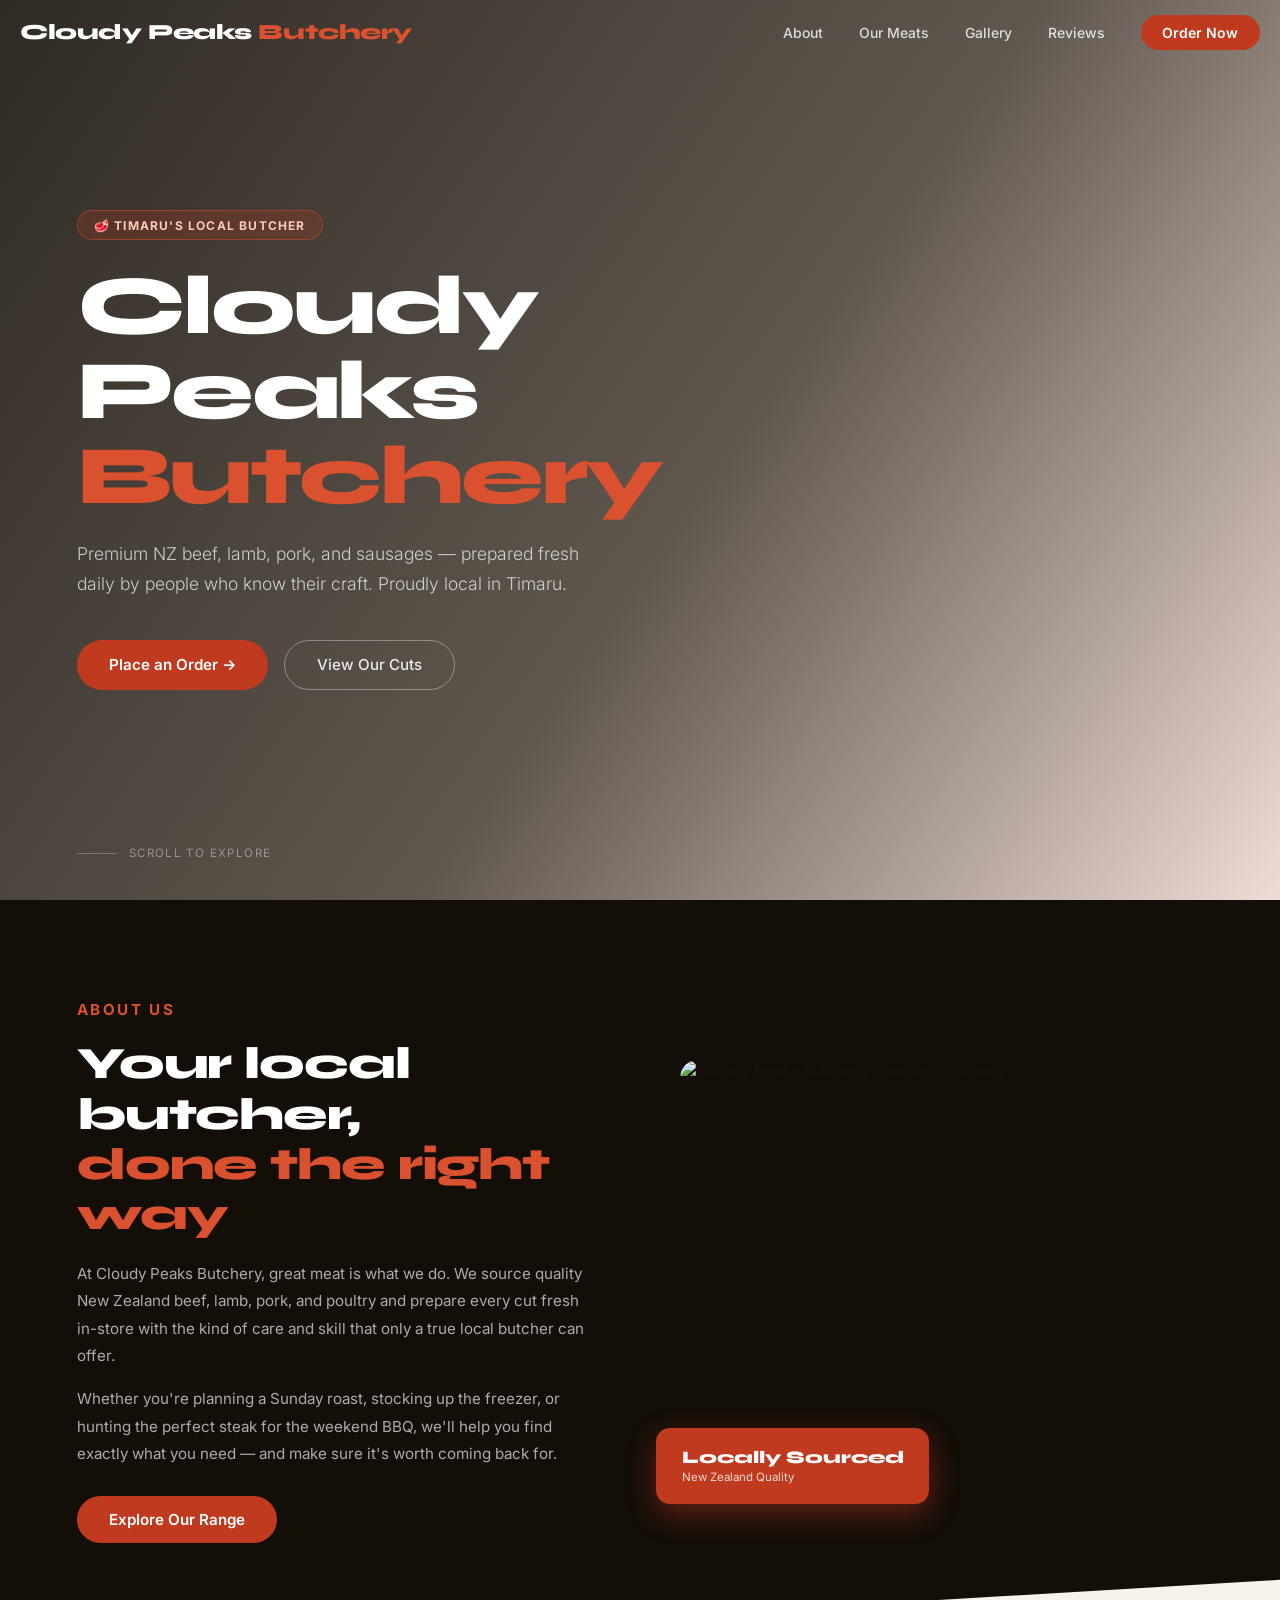
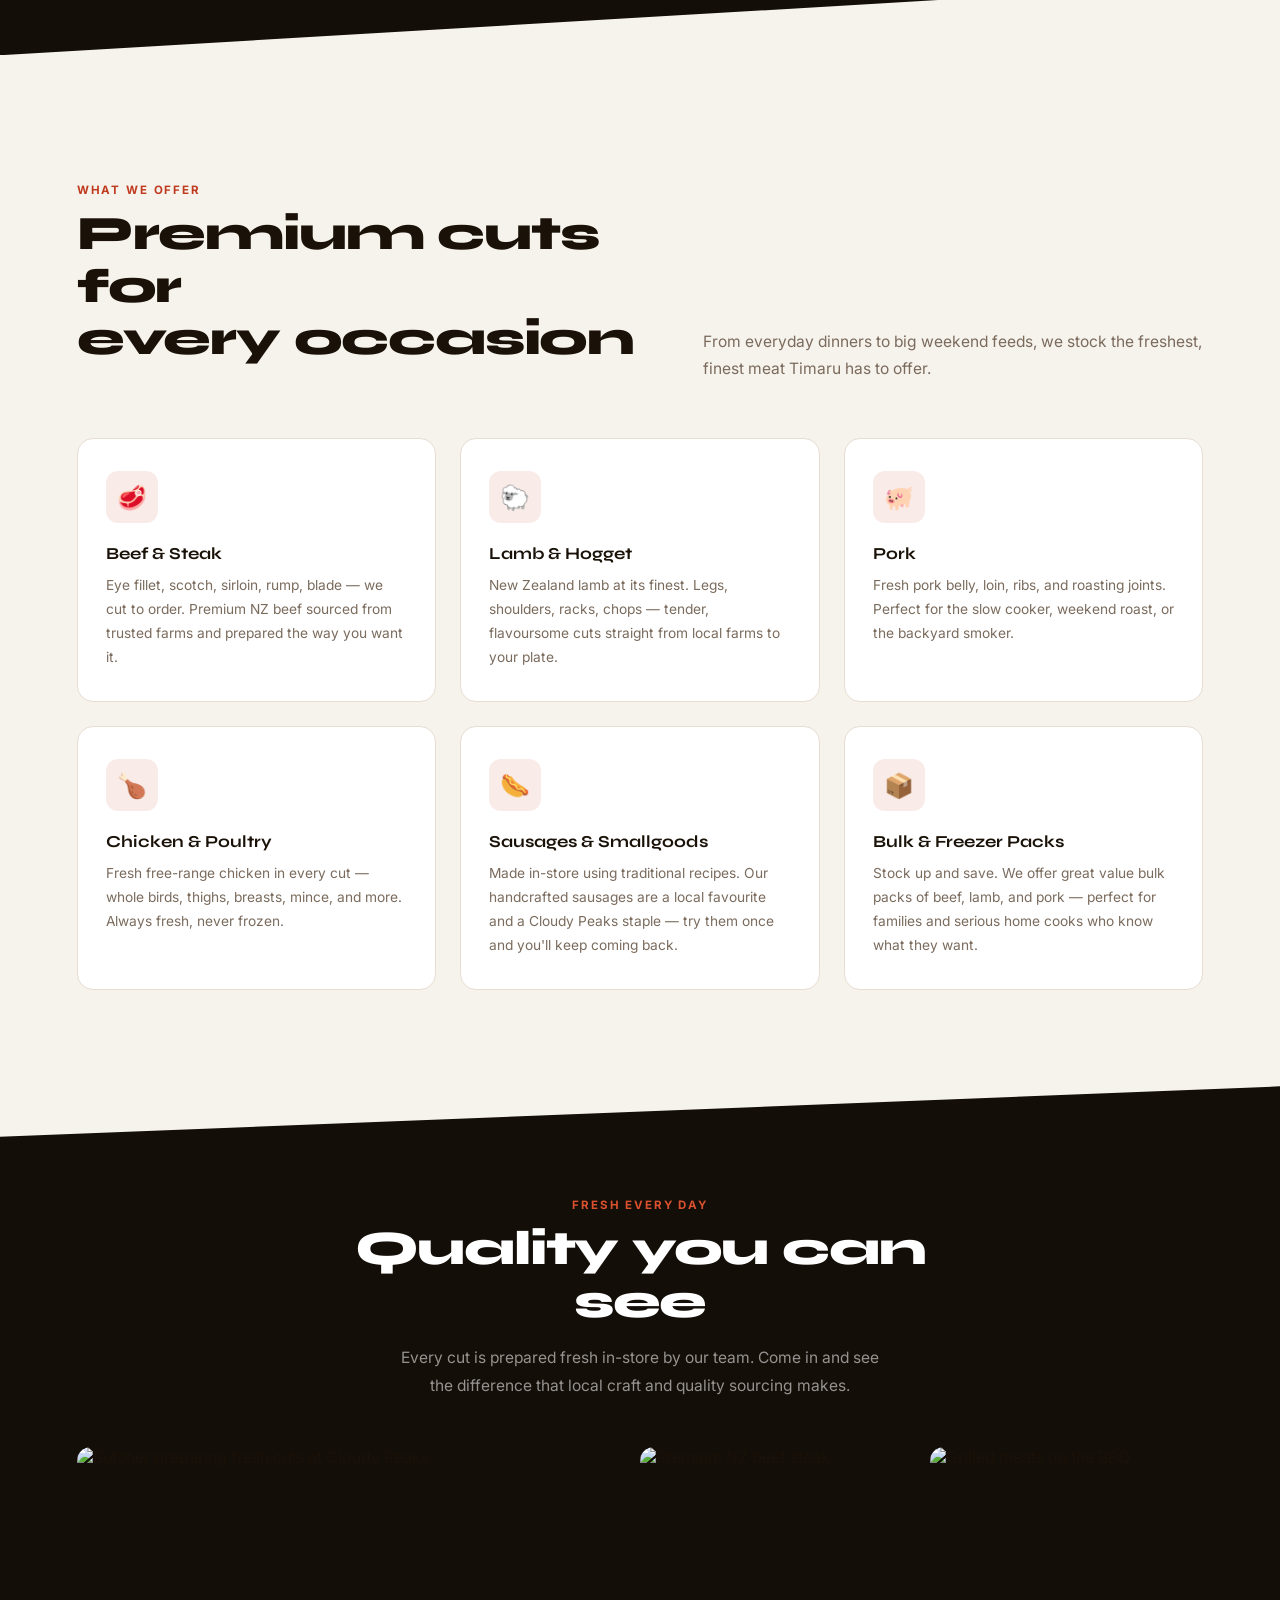
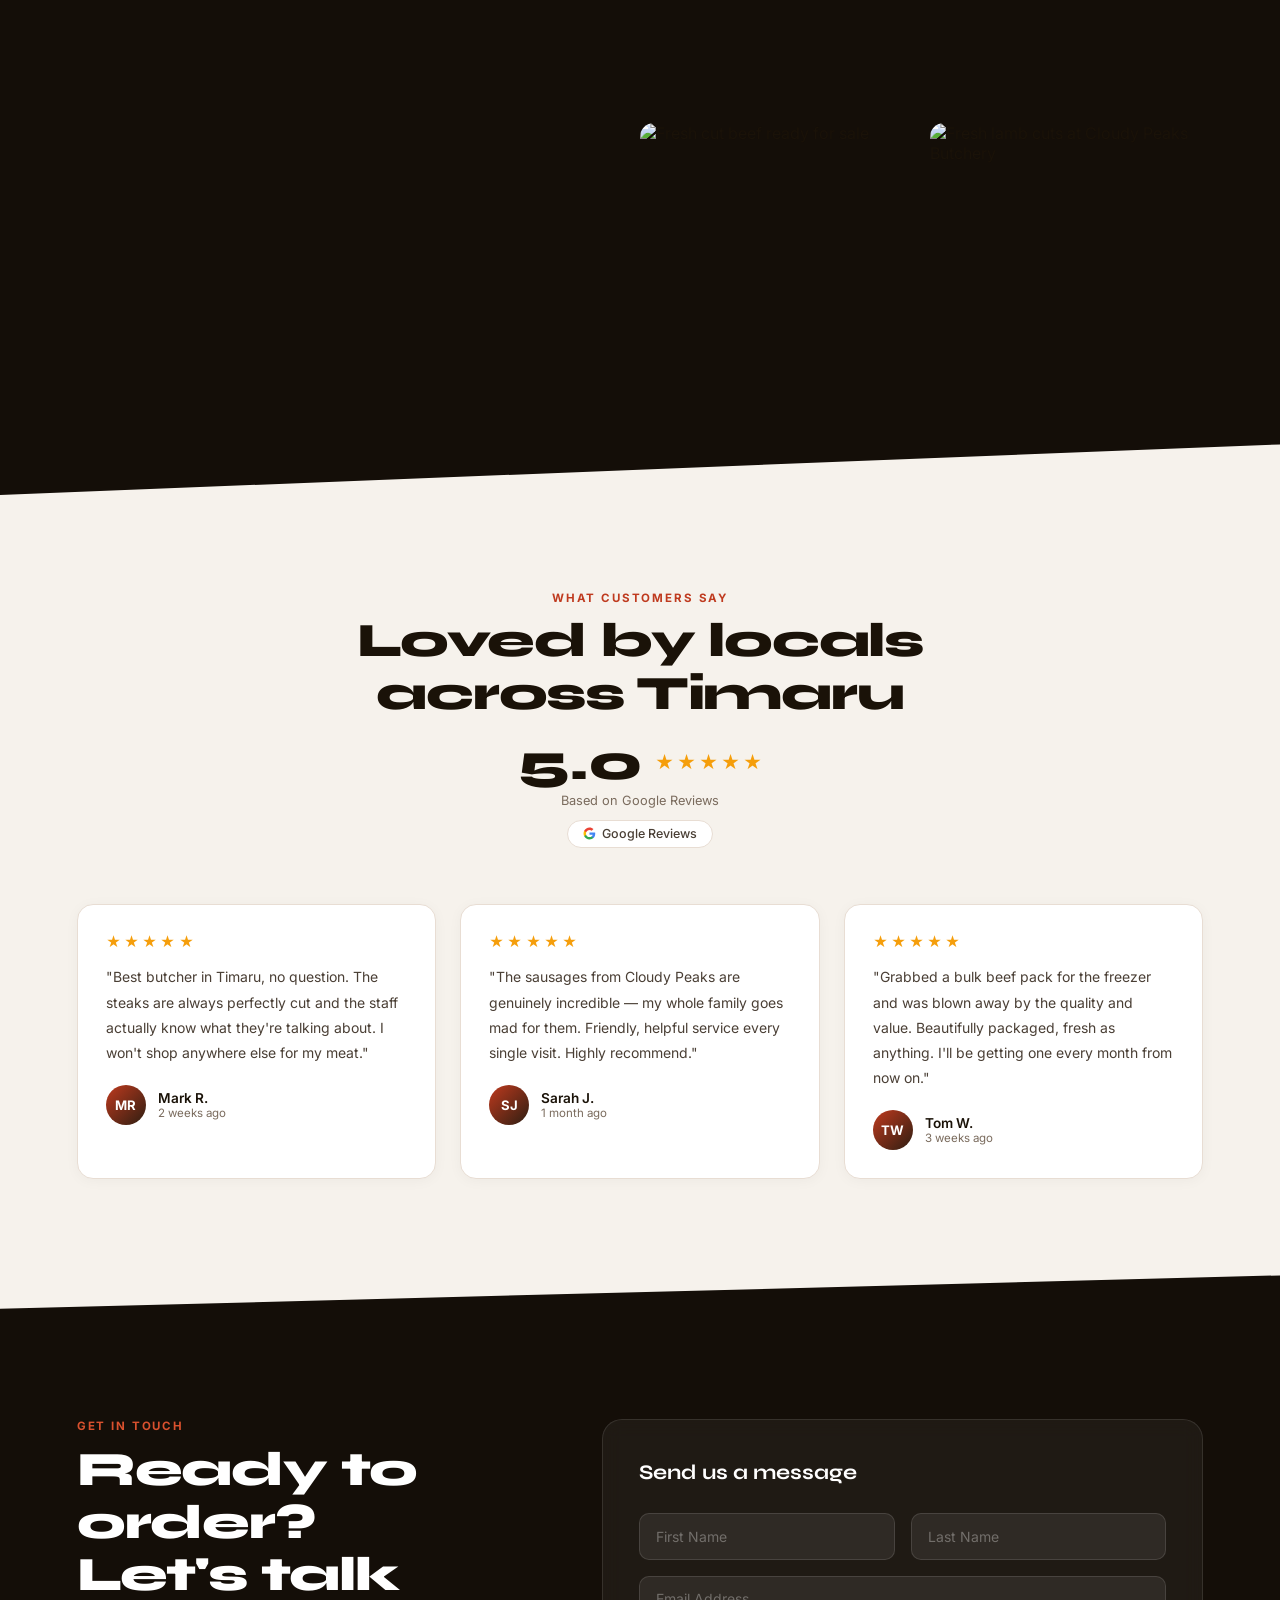
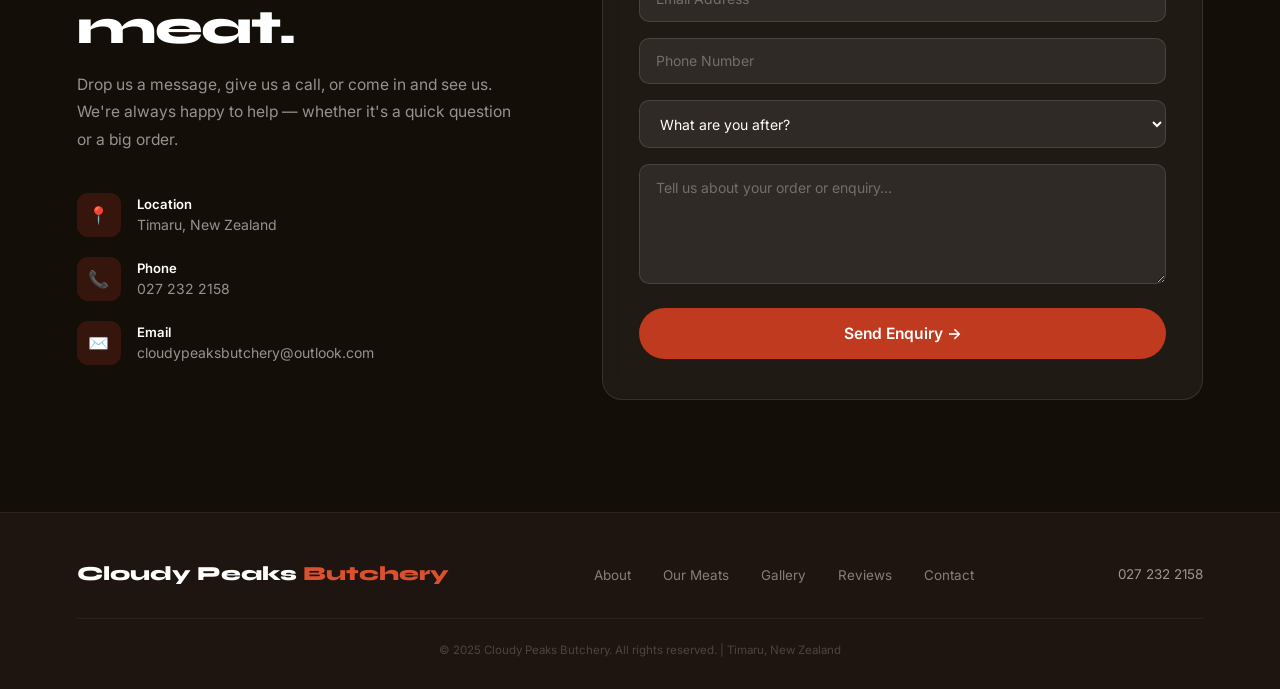
==== index.html @ e4165399 "Initial build" ====
<!DOCTYPE html>
<html lang="en">
<head>
  <meta charset="UTF-8">
  <meta name="viewport" content="width=device-width, initial-scale=1.0">
  <title>Cloudy Peaks Butchery | Premium Local Meats — Timaru</title>
  <link rel="preconnect" href="https://fonts.googleapis.com">
  <link rel="preconnect" href="https://fonts.gstatic.com" crossorigin>
  <link href="https://fonts.googleapis.com/css2?family=Syne:wght@400;600;700;800&family=Inter:wght@300;400;500;600&display=swap" rel="stylesheet">
  <style>
    :root {
      --primary:      #140e08;
      --primary-mid:  #1f1510;
      --primary-light:#2e1e12;
      --accent:       #bf3a1e;
      --accent-dark:  #962d16;
      --accent-light: #d9512e;
      --off-white:    #f6f2ec;
      --card-bg:      #ffffff;
      --text-dark:    #1a1208;
      --text-mid:     #4a3f35;
      --text-light:   #7a6b5d;
      --border:       #e8ddd3;
    }

    *, *::before, *::after { margin: 0; padding: 0; box-sizing: border-box; }
    html { scroll-behavior: smooth; }

    body {
      font-family: 'Inter', sans-serif;
      background: var(--off-white);
      color: var(--text-dark);
      overflow-x: hidden;
    }

    /* ── NAV ── */
    nav {
      position: fixed;
      top: 0; left: 0;
      width: 100%;
      z-index: 1000;
      padding: 0;
      transition: background 0.35s ease, box-shadow 0.35s ease;
    }
    nav.scrolled {
      background: rgba(20,14,8,0.96);
      backdrop-filter: blur(14px);
      box-shadow: 0 2px 24px rgba(0,0,0,0.35);
    }
    .nav-inner {
      display: flex;
      align-items: center;
      justify-content: space-between;
      padding: 1.2rem 1rem;
    }
    .nav-logo {
      font-family: 'Syne', sans-serif;
      font-weight: 800;
      font-size: 1.35rem;
      color: #fff;
      text-decoration: none;
      letter-spacing: -0.02em;
      padding-left: 0.25rem;
    }
    .nav-logo span { color: var(--accent-light); }

    .nav-links {
      display: flex;
      align-items: center;
      gap: 2.25rem;
      list-style: none;
    }
    .nav-links a {
      color: rgba(255,255,255,0.8);
      text-decoration: none;
      font-size: 0.875rem;
      font-weight: 500;
      transition: color 0.2s;
    }
    .nav-links a:hover { color: #fff; }
    .nav-cta {
      background: var(--accent) !important;
      color: #fff !important;
      padding: 0.55rem 1.35rem !important;
      border-radius: 50px;
      font-weight: 600 !important;
      transition: background 0.25s, transform 0.2s !important;
      margin-right: 0.25rem;
    }
    .nav-cta:hover {
      background: var(--accent-light) !important;
      transform: translateY(-1px);
    }

    .hamburger {
      display: none;
      flex-direction: column;
      gap: 5px;
      cursor: pointer;
      padding-right: 0.25rem;
    }
    .hamburger span {
      width: 24px; height: 2px;
      background: #fff;
      border-radius: 2px;
      transition: all 0.3s;
    }

    /* ── HERO ── */
    .hero {
      position: relative;
      min-height: 100vh;
      display: flex;
      align-items: center;
      overflow: hidden;
    }
    .hero-bg {
      position: absolute;
      inset: 0;
      background-image: url('https://images.unsplash.com/photo-1558618666-fcd25c85cd64?w=1920&q=80');
      background-size: cover;
      background-position: center 30%;
      z-index: 0;
    }
    .hero-overlay {
      position: absolute;
      inset: 0;
      background: linear-gradient(
        125deg,
        rgba(20,14,8,0.88) 0%,
        rgba(32,22,12,0.70) 55%,
        rgba(191,58,30,0.12) 100%
      );
      z-index: 1;
    }
    .hero-content {
      position: relative;
      z-index: 2;
      padding: 0 6vw;
      max-width: 780px;
    }
    .hero-badge {
      display: inline-flex;
      align-items: center;
      gap: 0.5rem;
      background: rgba(191,58,30,0.22);
      border: 1px solid rgba(217,81,46,0.45);
      padding: 0.4rem 1rem;
      border-radius: 50px;
      font-size: 0.75rem;
      font-weight: 700;
      color: #ffcab4;
      letter-spacing: 0.1em;
      text-transform: uppercase;
      margin-bottom: 1.5rem;
    }
    .hero h1 {
      font-family: 'Syne', sans-serif;
      font-size: clamp(3.2rem, 6.5vw, 5.8rem);
      font-weight: 800;
      color: #fff;
      line-height: 1.02;
      letter-spacing: -0.03em;
      margin-bottom: 1.25rem;
    }
    .hero h1 span { color: var(--accent-light); }
    .hero-sub {
      font-size: 1.1rem;
      color: rgba(255,255,255,0.72);
      font-weight: 300;
      line-height: 1.75;
      margin-bottom: 2.5rem;
      max-width: 540px;
    }
    .hero-actions {
      display: flex;
      gap: 1rem;
      flex-wrap: wrap;
    }

    .btn-primary {
      display: inline-flex;
      align-items: center;
      gap: 0.45rem;
      background: var(--accent);
      color: #fff;
      padding: 0.9rem 2rem;
      border-radius: 50px;
      font-weight: 600;
      font-size: 0.95rem;
      text-decoration: none;
      border: none;
      cursor: pointer;
      transition: background 0.25s, transform 0.25s, box-shadow 0.25s;
      font-family: 'Inter', sans-serif;
    }
    .btn-primary:hover {
      background: var(--accent-light);
      transform: translateY(-2px);
      box-shadow: 0 10px 28px rgba(191,58,30,0.4);
    }
    .btn-outline {
      display: inline-flex;
      align-items: center;
      gap: 0.45rem;
      background: transparent;
      color: rgba(255,255,255,0.88);
      padding: 0.9rem 2rem;
      border-radius: 50px;
      font-weight: 500;
      font-size: 0.95rem;
      text-decoration: none;
      border: 1px solid rgba(255,255,255,0.35);
      transition: border-color 0.25s, background 0.25s;
    }
    .btn-outline:hover {
      border-color: rgba(255,255,255,0.75);
      background: rgba(255,255,255,0.08);
    }

    .hero-scroll {
      position: absolute;
      bottom: 2.5rem; left: 6vw;
      z-index: 2;
      display: flex;
      align-items: center;
      gap: 0.75rem;
      color: rgba(255,255,255,0.4);
      font-size: 0.72rem;
      letter-spacing: 0.12em;
      text-transform: uppercase;
    }
    .hero-scroll-line {
      width: 40px; height: 1px;
      background: rgba(255,255,255,0.25);
    }

    /* ── SECTION UTILS ── */
    .section-label {
      font-size: 0.72rem;
      font-weight: 700;
      letter-spacing: 0.16em;
      text-transform: uppercase;
      color: var(--accent);
      margin-bottom: 0.65rem;
    }
    .section-title {
      font-family: 'Syne', sans-serif;
      font-size: clamp(2rem, 3.8vw, 3rem);
      font-weight: 800;
      color: var(--text-dark);
      line-height: 1.1;
      letter-spacing: -0.025em;
      margin-bottom: 1rem;
    }
    .section-sub {
      font-size: 0.975rem;
      color: var(--text-light);
      line-height: 1.75;
      max-width: 500px;
    }

    /* ── ABOUT STRIP ── */
    .about-strip {
      background: var(--primary);
      padding: 6rem 6vw 7rem;
      clip-path: polygon(0 0, 100% 0, 100% 90%, 0 100%);
    }
    .about-inner {
      display: grid;
      grid-template-columns: 1fr 1fr;
      gap: 5rem;
      align-items: center;
      max-width: 1200px;
      margin: 0 auto;
    }
    .about-text .section-label { color: var(--accent-light); }
    .about-text h2 {
      font-family: 'Syne', sans-serif;
      font-size: clamp(2rem, 3.5vw, 2.9rem);
      font-weight: 800;
      color: #fff;
      line-height: 1.12;
      letter-spacing: -0.025em;
      margin-bottom: 1.25rem;
    }
    .about-text h2 span { color: var(--accent-light); }
    .about-text p {
      color: rgba(255,255,255,0.65);
      line-height: 1.8;
      font-size: 0.95rem;
      margin-bottom: 1rem;
    }
    .about-text p:last-of-type { margin-bottom: 1.75rem; }

    .about-img-wrap {
      position: relative;
    }
    .about-img-wrap img {
      width: 100%;
      height: 420px;
      object-fit: cover;
      border-radius: 18px;
      display: block;
    }
    .about-badge {
      position: absolute;
      bottom: -1.5rem;
      left: -1.5rem;
      background: var(--accent);
      color: #fff;
      padding: 1.25rem 1.6rem;
      border-radius: 14px;
      font-family: 'Syne', sans-serif;
      font-weight: 800;
      font-size: 1.1rem;
      line-height: 1.1;
      box-shadow: 0 10px 28px rgba(191,58,30,0.45);
    }
    .about-badge small {
      display: block;
      font-family: 'Inter', sans-serif;
      font-weight: 400;
      font-size: 0.72rem;
      opacity: 0.8;
      margin-top: 0.2rem;
    }

    /* ── SERVICES ── */
    .services {
      padding: 8rem 6vw 6rem;
      background: var(--off-white);
    }
    .services-header {
      display: flex;
      justify-content: space-between;
      align-items: flex-end;
      gap: 2rem;
      margin-bottom: 3.5rem;
      max-width: 1200px;
      margin-left: auto;
      margin-right: auto;
    }
    .services-grid {
      display: grid;
      grid-template-columns: repeat(3, 1fr);
      gap: 1.5rem;
      max-width: 1200px;
      margin: 0 auto;
    }
    .service-card {
      background: #fff;
      border-radius: 16px;
      padding: 2rem 1.75rem;
      border: 1px solid var(--border);
      position: relative;
      overflow: hidden;
      transition: transform 0.3s, box-shadow 0.3s, border-color 0.3s;
    }
    .service-card::before {
      content: '';
      position: absolute;
      top: 0; left: 0;
      width: 100%; height: 3px;
      background: var(--accent);
      transform: scaleX(0);
      transform-origin: left;
      transition: transform 0.3s ease;
    }
    .service-card:hover {
      transform: translateY(-5px);
      box-shadow: 0 18px 40px rgba(0,0,0,0.08);
      border-color: transparent;
    }
    .service-card:hover::before { transform: scaleX(1); }

    .service-icon {
      width: 52px; height: 52px;
      background: rgba(191,58,30,0.1);
      border-radius: 12px;
      display: flex;
      align-items: center;
      justify-content: center;
      font-size: 1.5rem;
      margin-bottom: 1.25rem;
    }
    .service-card h3 {
      font-family: 'Syne', sans-serif;
      font-size: 1.05rem;
      font-weight: 700;
      color: var(--text-dark);
      margin-bottom: 0.55rem;
    }
    .service-card p {
      font-size: 0.86rem;
      color: var(--text-light);
      line-height: 1.75;
    }

    /* ── GALLERY ── */
    .gallery {
      background: var(--primary);
      padding: 7rem 6vw;
      clip-path: polygon(0 5%, 100% 0, 100% 95%, 0 100%);
    }
    .gallery-header {
      text-align: center;
      max-width: 600px;
      margin: 0 auto 3rem;
    }
    .gallery-header .section-label { color: var(--accent-light); }
    .gallery-header .section-title { color: #fff; }
    .gallery-header .section-sub {
      color: rgba(255,255,255,0.55);
      margin: 0 auto;
    }
    .gallery-grid {
      display: grid;
      grid-template-columns: 2fr 1fr 1fr;
      grid-template-rows: 260px 260px;
      gap: 1rem;
      max-width: 1200px;
      margin: 0 auto;
    }
    .g-item {
      border-radius: 14px;
      overflow: hidden;
    }
    .g-item:first-child {
      grid-row: span 2;
    }
    .g-item img {
      width: 100%;
      height: 100%;
      object-fit: cover;
      display: block;
      transition: transform 0.45s ease;
    }
    .g-item:hover img { transform: scale(1.05); }

    /* ── REVIEWS ── */
    .reviews {
      padding: 6rem 6vw;
      background: var(--off-white);
    }
    .reviews-header {
      text-align: center;
      margin-bottom: 3.5rem;
    }
    .reviews-rating-row {
      display: flex;
      align-items: center;
      justify-content: center;
      gap: 0.75rem;
      margin: 0.75rem 0 0.3rem;
    }
    .rating-big {
      font-family: 'Syne', sans-serif;
      font-size: 3.2rem;
      font-weight: 800;
      color: var(--text-dark);
      line-height: 1;
    }
    .stars-row {
      display: flex;
      gap: 0.2rem;
    }
    .star { color: #f59e0b; font-size: 1.15rem; }
    .rating-sub {
      font-size: 0.8rem;
      color: var(--text-light);
      margin-bottom: 0.75rem;
    }
    .google-chip {
      display: inline-flex;
      align-items: center;
      gap: 0.4rem;
      background: #fff;
      border: 1px solid var(--border);
      padding: 0.35rem 0.9rem;
      border-radius: 50px;
      font-size: 0.78rem;
      font-weight: 500;
      color: var(--text-mid);
    }

    .reviews-grid {
      display: grid;
      grid-template-columns: repeat(3, 1fr);
      gap: 1.5rem;
      max-width: 1200px;
      margin: 0 auto;
    }
    .review-card {
      background: #fff;
      border-radius: 16px;
      padding: 1.75rem;
      border: 1px solid var(--border);
      box-shadow: 0 2px 14px rgba(0,0,0,0.04);
      transition: transform 0.3s, box-shadow 0.3s;
    }
    .review-card:hover {
      transform: translateY(-4px);
      box-shadow: 0 14px 32px rgba(0,0,0,0.09);
    }
    .review-stars { display: flex; gap: 0.2rem; margin-bottom: 0.9rem; }
    .review-stars span { color: #f59e0b; font-size: 0.9rem; }
    .review-text {
      font-size: 0.875rem;
      color: var(--text-mid);
      line-height: 1.8;
      margin-bottom: 1.25rem;
    }
    .review-author { display: flex; align-items: center; gap: 0.75rem; }
    .review-avatar {
      width: 40px; height: 40px;
      border-radius: 50%;
      background: linear-gradient(135deg, var(--accent), var(--primary-light));
      display: flex;
      align-items: center;
      justify-content: center;
      color: #fff;
      font-weight: 700;
      font-size: 0.82rem;
      flex-shrink: 0;
    }
    .review-name { font-weight: 600; font-size: 0.85rem; color: var(--text-dark); }
    .review-date { font-size: 0.72rem; color: var(--text-light); }

    /* ── CONTACT ── */
    .contact {
      padding: 6rem 6vw 7rem;
      background: var(--primary);
      clip-path: polygon(0 4%, 100% 0, 100% 100%, 0 100%);
      padding-top: 9rem;
    }
    .contact-inner {
      display: grid;
      grid-template-columns: 1fr 1.35fr;
      gap: 5rem;
      align-items: start;
      max-width: 1200px;
      margin: 0 auto;
    }
    .contact-text .section-label { color: var(--accent-light); }
    .contact-text .section-title { color: #fff; }
    .contact-text .section-sub {
      color: rgba(255,255,255,0.55);
      margin-bottom: 2.5rem;
    }
    .c-detail {
      display: flex;
      align-items: center;
      gap: 1rem;
      margin-bottom: 1.25rem;
    }
    .c-icon {
      width: 44px; height: 44px;
      background: rgba(191,58,30,0.2);
      border-radius: 11px;
      display: flex;
      align-items: center;
      justify-content: center;
      font-size: 1.05rem;
      flex-shrink: 0;
    }
    .c-detail strong {
      display: block;
      color: #fff;
      font-size: 0.82rem;
      font-weight: 600;
      margin-bottom: 0.1rem;
    }
    .c-detail span {
      color: rgba(255,255,255,0.55);
      font-size: 0.875rem;
    }

    .form-wrap {
      background: rgba(255,255,255,0.05);
      border: 1px solid rgba(255,255,255,0.1);
      border-radius: 20px;
      padding: 2.5rem 2.25rem;
      backdrop-filter: blur(10px);
    }
    .form-wrap h3 {
      font-family: 'Syne', sans-serif;
      font-size: 1.3rem;
      font-weight: 700;
      color: #fff;
      margin-bottom: 1.75rem;
    }
    .form-row {
      display: grid;
      grid-template-columns: 1fr 1fr;
      gap: 1rem;
    }
    form input,
    form select,
    form textarea {
      width: 100%;
      background: rgba(255,255,255,0.07);
      border: 1px solid rgba(255,255,255,0.12);
      border-radius: 10px;
      padding: 0.85rem 1rem;
      color: #fff;
      font-family: 'Inter', sans-serif;
      font-size: 0.875rem;
      outline: none;
      transition: border-color 0.2s;
      margin-bottom: 1rem;
    }
    form input::placeholder,
    form textarea::placeholder { color: rgba(255,255,255,0.32); }
    form select option { background: var(--primary); color: #fff; }
    form input:focus,
    form select:focus,
    form textarea:focus { border-color: var(--accent-light); }
    form textarea { height: 120px; resize: vertical; }
    form .btn-primary {
      width: 100%;
      justify-content: center;
      font-size: 0.975rem;
      padding: 1rem 1.5rem;
      margin-top: 0.25rem;
    }

    /* ── FOOTER ── */
    footer {
      background: var(--primary-mid);
      padding: 3rem 6vw 2rem;
      border-top: 1px solid rgba(255,255,255,0.06);
    }
    .footer-inner {
      display: flex;
      align-items: center;
      justify-content: space-between;
      max-width: 1200px;
      margin: 0 auto;
      gap: 1.5rem;
      flex-wrap: wrap;
    }
    .footer-logo {
      font-family: 'Syne', sans-serif;
      font-weight: 800;
      font-size: 1.25rem;
      color: #fff;
      text-decoration: none;
    }
    .footer-logo span { color: var(--accent-light); }
    .footer-links {
      display: flex;
      gap: 2rem;
      list-style: none;
    }
    .footer-links a {
      color: rgba(255,255,255,0.45);
      text-decoration: none;
      font-size: 0.84rem;
      transition: color 0.2s;
    }
    .footer-links a:hover { color: rgba(255,255,255,0.85); }
    .footer-phone {
      color: rgba(255,255,255,0.55);
      text-decoration: none;
      font-size: 0.84rem;
      transition: color 0.2s;
    }
    .footer-phone:hover { color: #fff; }
    .footer-copy {
      text-align: center;
      color: rgba(255,255,255,0.2);
      font-size: 0.72rem;
      margin-top: 2rem;
      padding-top: 1.5rem;
      border-top: 1px solid rgba(255,255,255,0.05);
      max-width: 1200px;
      margin-left: auto;
      margin-right: auto;
    }

    /* ── REVEAL ANIMATIONS ── */
    .reveal {
      opacity: 0;
      transform: translateY(28px);
      transition: opacity 0.65s ease, transform 0.65s ease;
    }
    .reveal.visible { opacity: 1; transform: translateY(0); }
    .delay-1 { transition-delay: 0.1s; }
    .delay-2 { transition-delay: 0.2s; }
    .delay-3 { transition-delay: 0.3s; }
    .delay-4 { transition-delay: 0.4s; }
    .delay-5 { transition-delay: 0.5s; }

    /* ── RESPONSIVE ── */
    @media (max-width: 1024px) {
      .services-grid { grid-template-columns: repeat(2, 1fr); }
    }
    @media (max-width: 860px) {
      .nav-links {
        display: none;
        position: absolute;
        top: 100%; left: 0;
        width: 100%;
        background: rgba(20,14,8,0.98);
        flex-direction: column;
        padding: 1.5rem 5vw;
        gap: 1.25rem;
        border-top: 1px solid rgba(255,255,255,0.08);
      }
      .nav-links.open { display: flex; }
      .hamburger { display: flex; }

      .about-inner {
        grid-template-columns: 1fr;
        gap: 3rem;
      }
      .about-img-wrap { order: -1; }
      .about-badge { bottom: auto; top: 1rem; left: auto; right: 1rem; }

      .services-header { flex-direction: column; align-items: flex-start; }

      .gallery-grid {
        grid-template-columns: 1fr 1fr;
        grid-template-rows: auto;
      }
      .g-item:first-child {
        grid-column: span 2;
        grid-row: span 1;
        height: 280px;
      }
      .g-item { height: 220px; }

      .reviews-grid { grid-template-columns: 1fr 1fr; }

      .contact-inner { grid-template-columns: 1fr; gap: 3rem; }
    }
    @media (max-width: 580px) {
      .services-grid { grid-template-columns: 1fr; }
      .reviews-grid { grid-template-columns: 1fr; }
      .gallery-grid { grid-template-columns: 1fr; }
      .g-item:first-child { grid-column: span 1; height: 240px; }
      .g-item { height: 200px; }
      .form-row { grid-template-columns: 1fr; }
      .footer-inner { flex-direction: column; align-items: flex-start; }
      .footer-links { flex-wrap: wrap; gap: 1rem; }
    }
  </style>
</head>
<body>

<!-- ══════════════ NAV ══════════════ -->
<nav id="navbar">
  <div class="nav-inner">
    <a href="#" class="nav-logo">Cloudy Peaks <span>Butchery</span></a>
    <ul class="nav-links" id="navLinks">
      <li><a href="#about">About</a></li>
      <li><a href="#services">Our Meats</a></li>
      <li><a href="#gallery">Gallery</a></li>
      <li><a href="#reviews">Reviews</a></li>
      <li><a href="#contact" class="nav-cta">Order Now</a></li>
    </ul>
    <div class="hamburger" id="hamburger" onclick="toggleMenu()">
      <span></span><span></span><span></span>
    </div>
  </div>
</nav>

<!-- ══════════════ HERO ══════════════ -->
<section class="hero">
  <div class="hero-bg"></div>
  <div class="hero-overlay"></div>
  <div class="hero-content">
    <div class="hero-badge">🥩 Timaru's Local Butcher</div>
    <h1>Cloudy Peaks<br><span>Butchery</span></h1>
    <p class="hero-sub">Premium NZ beef, lamb, pork, and sausages — prepared fresh daily by people who know their craft. Proudly local in Timaru.</p>
    <div class="hero-actions">
      <a href="#contact" class="btn-primary">Place an Order →</a>
      <a href="#services" class="btn-outline">View Our Cuts</a>
    </div>
  </div>
  <div class="hero-scroll">
    <div class="hero-scroll-line"></div>
    Scroll to explore
  </div>
</section>

<!-- ══════════════ ABOUT ══════════════ -->
<section class="about-strip" id="about">
  <div class="about-inner">
    <div class="about-text reveal">
      <p class="section-label">About Us</p>
      <h2>Your local butcher,<br><span>done the right way</span></h2>
      <p>At Cloudy Peaks Butchery, great meat is what we do. We source quality New Zealand beef, lamb, pork, and poultry and prepare every cut fresh in-store with the kind of care and skill that only a true local butcher can offer.</p>
      <p>Whether you're planning a Sunday roast, stocking up the freezer, or hunting the perfect steak for the weekend BBQ, we'll help you find exactly what you need — and make sure it's worth coming back for.</p>
      <a href="#services" class="btn-primary">Explore Our Range</a>
    </div>
    <div class="about-img-wrap reveal delay-2">
      <img src="https://images.unsplash.com/photo-1529692236671-f1f6cf9683ba?w=900&q=80" alt="Cloudy Peaks Butchery counter in Timaru" />
      <div class="about-badge">
        Locally Sourced
        <small>New Zealand Quality</small>
      </div>
    </div>
  </div>
</section>

<!-- ══════════════ SERVICES ══════════════ -->
<section class="services" id="services">
  <div class="services-header">
    <div class="reveal">
      <p class="section-label">What We Offer</p>
      <h2 class="section-title">Premium cuts for<br>every occasion</h2>
    </div>
    <p class="section-sub reveal delay-2">From everyday dinners to big weekend feeds, we stock the freshest, finest meat Timaru has to offer.</p>
  </div>
  <div class="services-grid">
    <div class="service-card reveal">
      <div class="service-icon">🥩</div>
      <h3>Beef &amp; Steak</h3>
      <p>Eye fillet, scotch, sirloin, rump, blade — we cut to order. Premium NZ beef sourced from trusted farms and prepared the way you want it.</p>
    </div>
    <div class="service-card reveal delay-1">
      <div class="service-icon">🐑</div>
      <h3>Lamb &amp; Hogget</h3>
      <p>New Zealand lamb at its finest. Legs, shoulders, racks, chops — tender, flavoursome cuts straight from local farms to your plate.</p>
    </div>
    <div class="service-card reveal delay-2">
      <div class="service-icon">🐖</div>
      <h3>Pork</h3>
      <p>Fresh pork belly, loin, ribs, and roasting joints. Perfect for the slow cooker, weekend roast, or the backyard smoker.</p>
    </div>
    <div class="service-card reveal delay-1">
      <div class="service-icon">🍗</div>
      <h3>Chicken &amp; Poultry</h3>
      <p>Fresh free-range chicken in every cut — whole birds, thighs, breasts, mince, and more. Always fresh, never frozen.</p>
    </div>
    <div class="service-card reveal delay-2">
      <div class="service-icon">🌭</div>
      <h3>Sausages &amp; Smallgoods</h3>
      <p>Made in-store using traditional recipes. Our handcrafted sausages are a local favourite and a Cloudy Peaks staple — try them once and you'll keep coming back.</p>
    </div>
    <div class="service-card reveal delay-3">
      <div class="service-icon">📦</div>
      <h3>Bulk &amp; Freezer Packs</h3>
      <p>Stock up and save. We offer great value bulk packs of beef, lamb, and pork — perfect for families and serious home cooks who know what they want.</p>
    </div>
  </div>
</section>

<!-- ══════════════ GALLERY ══════════════ -->
<section class="gallery" id="gallery">
  <div class="gallery-header reveal">
    <p class="section-label">Fresh Every Day</p>
    <h2 class="section-title">Quality you can see</h2>
    <p class="section-sub">Every cut is prepared fresh in-store by our team. Come in and see the difference that local craft and quality sourcing makes.</p>
  </div>
  <div class="gallery-grid">
    <div class="g-item reveal">
      <img src="https://images.unsplash.com/photo-1558618666-fcd25c85cd64?w=1000&q=80" alt="Butcher preparing fresh cuts at Cloudy Peaks" />
    </div>
    <div class="g-item reveal delay-1">
      <img src="https://images.unsplash.com/photo-1607623814075-e51df1bdc82f?w=700&q=80" alt="Premium NZ beef steak" />
    </div>
    <div class="g-item reveal delay-2">
      <img src="https://images.unsplash.com/photo-1544025162-d76694265947?w=700&q=80" alt="Grilled meats on the BBQ" />
    </div>
    <div class="g-item reveal delay-2">
      <img src="https://images.unsplash.com/photo-1602526429747-f1d3fcb4bc81?w=700&q=80" alt="Fresh cut beef ready for sale" />
    </div>
    <div class="g-item reveal delay-3">
      <img src="https://images.unsplash.com/photo-1588168333986-5078d3ae3976?w=700&q=80" alt="Fresh lamb cuts at Cloudy Peaks Butchery" />
    </div>
  </div>
</section>

<!-- ══════════════ REVIEWS ══════════════ -->
<section class="reviews" id="reviews">
  <div class="reviews-header reveal">
    <p class="section-label">What Customers Say</p>
    <h2 class="section-title">Loved by locals<br>across Timaru</h2>
    <div class="reviews-rating-row">
      <div class="rating-big">5.0</div>
      <div>
        <div class="stars-row">
          <span class="star">★</span>
          <span class="star">★</span>
          <span class="star">★</span>
          <span class="star">★</span>
          <span class="star">★</span>
        </div>
      </div>
    </div>
    <p class="rating-sub">Based on Google Reviews</p>
    <div class="google-chip">
      <svg width="13" height="13" viewBox="0 0 24 24" fill="none">
        <path d="M22.56 12.25c0-.78-.07-1.53-.2-2.25H12v4.26h5.92c-.26 1.37-1.04 2.53-2.21 3.31v2.77h3.57c2.08-1.92 3.28-4.74 3.28-8.09z" fill="#4285F4"/>
        <path d="M12 23c2.97 0 5.46-.98 7.28-2.66l-3.57-2.77c-.98.66-2.23 1.06-3.71 1.06-2.86 0-5.29-1.93-6.16-4.53H2.18v2.84C3.99 20.53 7.7 23 12 23z" fill="#34A853"/>
        <path d="M5.84 14.09c-.22-.66-.35-1.36-.35-2.09s.13-1.43.35-2.09V7.07H2.18C1.43 8.55 1 10.22 1 12s.43 3.45 1.18 4.93l2.85-2.22.81-.62z" fill="#FBBC05"/>
        <path d="M12 5.38c1.62 0 3.06.56 4.21 1.64l3.15-3.15C17.45 2.09 14.97 1 12 1 7.7 1 3.99 3.47 2.18 7.07l3.66 2.84c.87-2.6 3.3-4.53 6.16-4.53z" fill="#EA4335"/>
      </svg>
      Google Reviews
    </div>
  </div>
  <div class="reviews-grid">
    <div class="review-card reveal">
      <div class="review-stars">
        <span>★</span><span>★</span><span>★</span><span>★</span><span>★</span>
      </div>
      <p class="review-text">"Best butcher in Timaru, no question. The steaks are always perfectly cut and the staff actually know what they're talking about. I won't shop anywhere else for my meat."</p>
      <div class="review-author">
        <div class="review-avatar">MR</div>
        <div>
          <div class="review-name">Mark R.</div>
          <div class="review-date">2 weeks ago</div>
        </div>
      </div>
    </div>
    <div class="review-card reveal delay-1">
      <div class="review-stars">
        <span>★</span><span>★</span><span>★</span><span>★</span><span>★</span>
      </div>
      <p class="review-text">"The sausages from Cloudy Peaks are genuinely incredible — my whole family goes mad for them. Friendly, helpful service every single visit. Highly recommend."</p>
      <div class="review-author">
        <div class="review-avatar">SJ</div>
        <div>
          <div class="review-name">Sarah J.</div>
          <div class="review-date">1 month ago</div>
        </div>
      </div>
    </div>
    <div class="review-card reveal delay-2">
      <div class="review-stars">
        <span>★</span><span>★</span><span>★</span><span>★</span><span>★</span>
      </div>
      <p class="review-text">"Grabbed a bulk beef pack for the freezer and was blown away by the quality and value. Beautifully packaged, fresh as anything. I'll be getting one every month from now on."</p>
      <div class="review-author">
        <div class="review-avatar">TW</div>
        <div>
          <div class="review-name">Tom W.</div>
          <div class="review-date">3 weeks ago</div>
        </div>
      </div>
    </div>
  </div>
</section>

<!-- ══════════════ CONTACT ══════════════ -->
<section class="contact" id="contact">
  <div class="contact-inner">
    <div class="contact-text">
      <p class="section-label">Get In Touch</p>
      <h2 class="section-title" style="color:#fff;">Ready to order?<br>Let's talk meat.</h2>
      <p class="section-sub">Drop us a message, give us a call, or come in and see us. We're always happy to help — whether it's a quick question or a big order.</p>

      <div class="c-detail reveal">
        <div class="c-icon">📍</div>
        <div>
          <strong>Location</strong>
          <span>Timaru, New Zealand</span>
        </div>
      </div>
      <div class="c-detail reveal delay-1">
        <div class="c-icon">📞</div>
        <div>
          <strong>Phone</strong>
          <span>027 232 2158</span>
        </div>
      </div>
      <div class="c-detail reveal delay-2">
        <div class="c-icon">✉️</div>
        <div>
          <strong>Email</strong>
          <span>cloudypeaksbutchery@outlook.com</span>
        </div>
      </div>
    </div>

    <div class="form-wrap reveal delay-2">
      <h3>Send us a message</h3>
      <form action="https://api.staticforms.xyz/submit" method="post">
        <input type="hidden" name="apiKey" value="sf_768da8d33927e7f4f241d0a6">
        <div class="form-row">
          <input type="text" name="firstName" placeholder="First Name" required>
          <input type="text" name="lastName" placeholder="Last Name" required>
        </div>
        <input type="email" name="email" placeholder="Email Address" required>
        <input type="text" name="phone" placeholder="Phone Number">
        <select name="service" required>
          <option value="" disabled selected>What are you after?</option>
          <option value="beef-steak">Beef &amp; Steak</option>
          <option value="lamb-hogget">Lamb &amp; Hogget</option>
          <option value="pork">Pork</option>
          <option value="chicken-poultry">Chicken &amp; Poultry</option>
          <option value="sausages-smallgoods">Sausages &amp; Smallgoods</option>
          <option value="bulk-freezer-pack">Bulk / Freezer Pack</option>
          <option value="custom-order">Custom Order</option>
          <option value="other">Other / General Enquiry</option>
        </select>
        <textarea name="message" placeholder="Tell us about your order or enquiry..." required></textarea>
        <button type="submit" class="btn-primary">Send Enquiry →</button>
      </form>
    </div>
  </div>
</section>

<!-- ══════════════ FOOTER ══════════════ -->
<footer>
  <div class="footer-inner">
    <a href="#" class="footer-logo">Cloudy Peaks <span>Butchery</span></a>
    <ul class="footer-links">
      <li><a href="#about">About</a></li>
      <li><a href="#services">Our Meats</a></li>
      <li><a href="#gallery">Gallery</a></li>
      <li><a href="#reviews">Reviews</a></li>
      <li><a href="#contact">Contact</a></li>
    </ul>
    <a href="tel:02723222158" class="footer-phone">027 232 2158</a>
  </div>
  <div class="footer-copy">
    © 2025 Cloudy Peaks Butchery. All rights reserved. | Timaru, New Zealand
  </div>
</footer>

<script>
  // Sticky nav
  const navbar = document.getElementById('navbar');
  window.addEventListener('scroll', () => {
    navbar.classList.toggle('scrolled', window.scrollY > 60);
  });

  // Mobile menu
  function toggleMenu() {
    document.getElementById('navLinks').classList.toggle('open');
  }
  document.querySelectorAll('.nav-links a').forEach(a =>
    a.addEventListener('click', () => document.getElementById('navLinks').classList.remove('open'))
  );

  // Scroll reveal
  const observer = new IntersectionObserver(
    entries => entries.forEach(e => { if (e.isIntersecting) e.target.classList.add('visible'); }),
    { threshold: 0.1 }
  );
  document.querySelectorAll('.reveal').forEach(el => observer.observe(el));
</script>
</body>
</html>
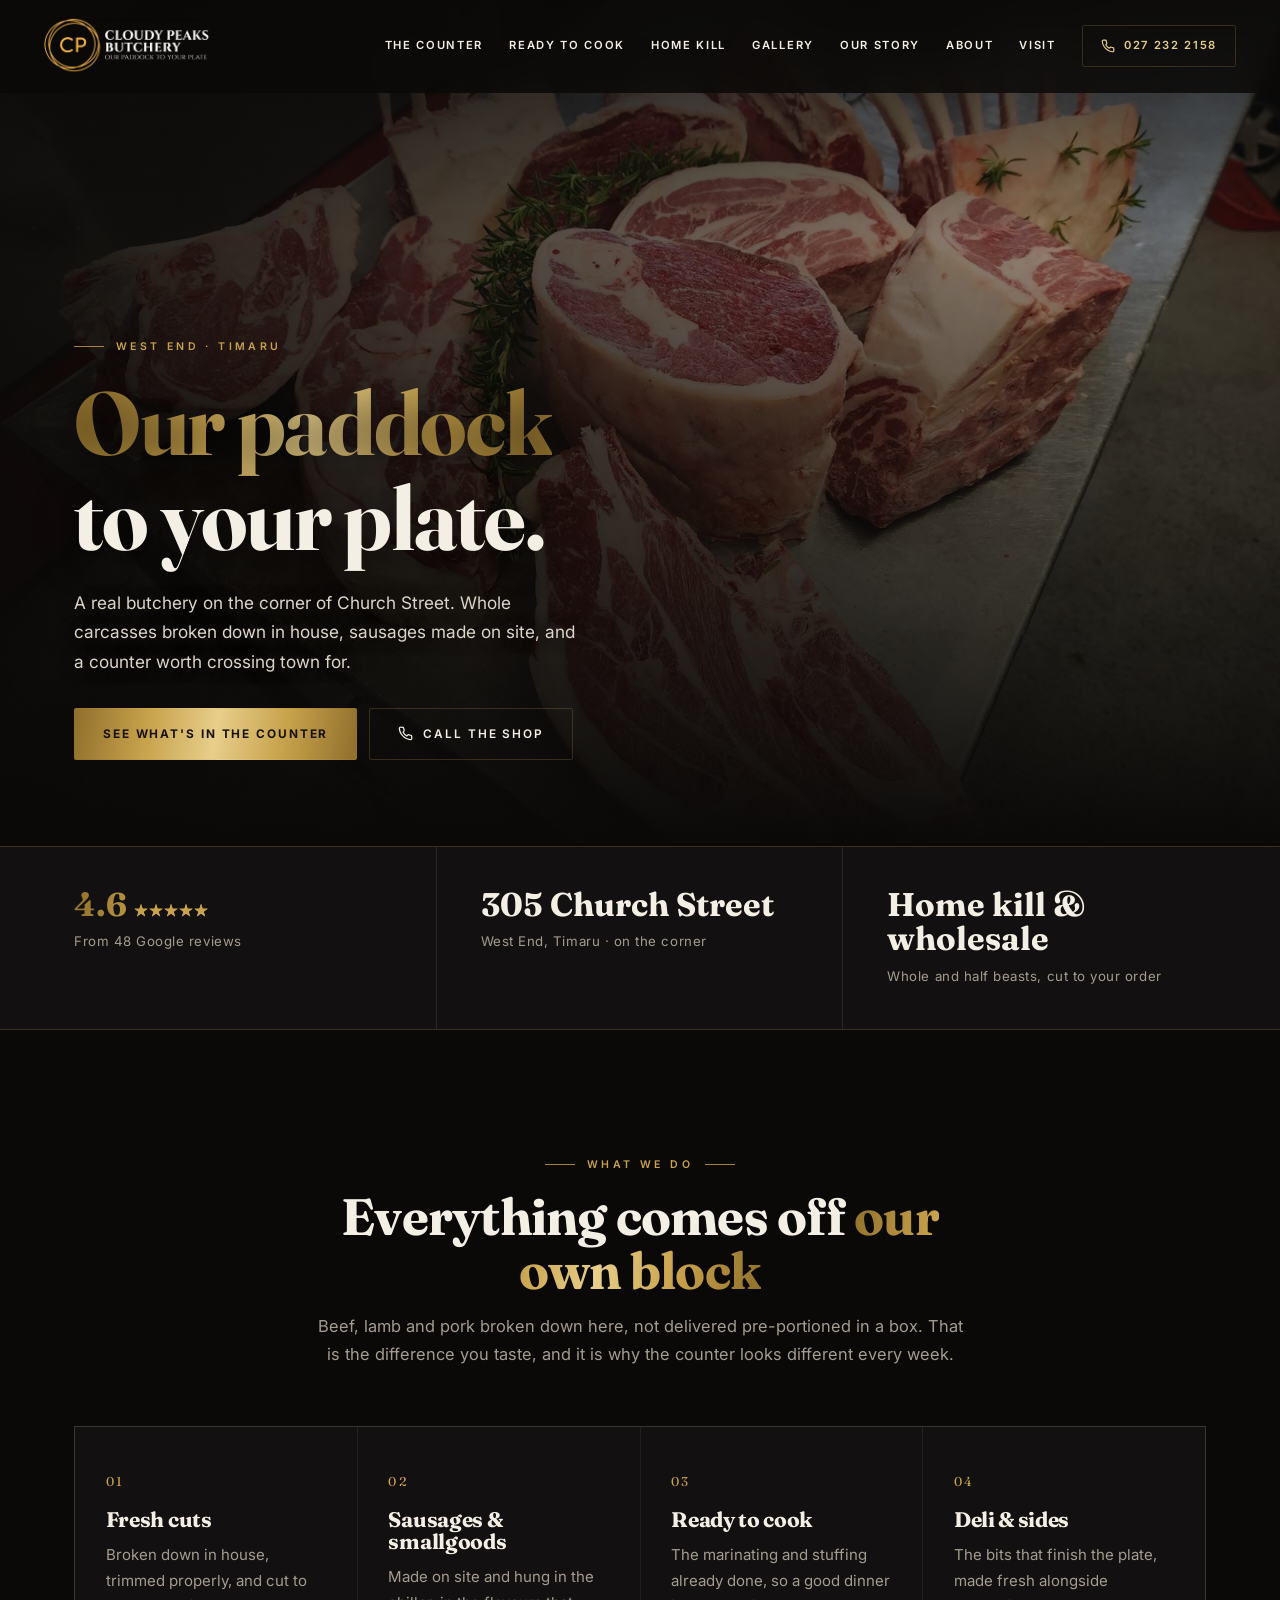
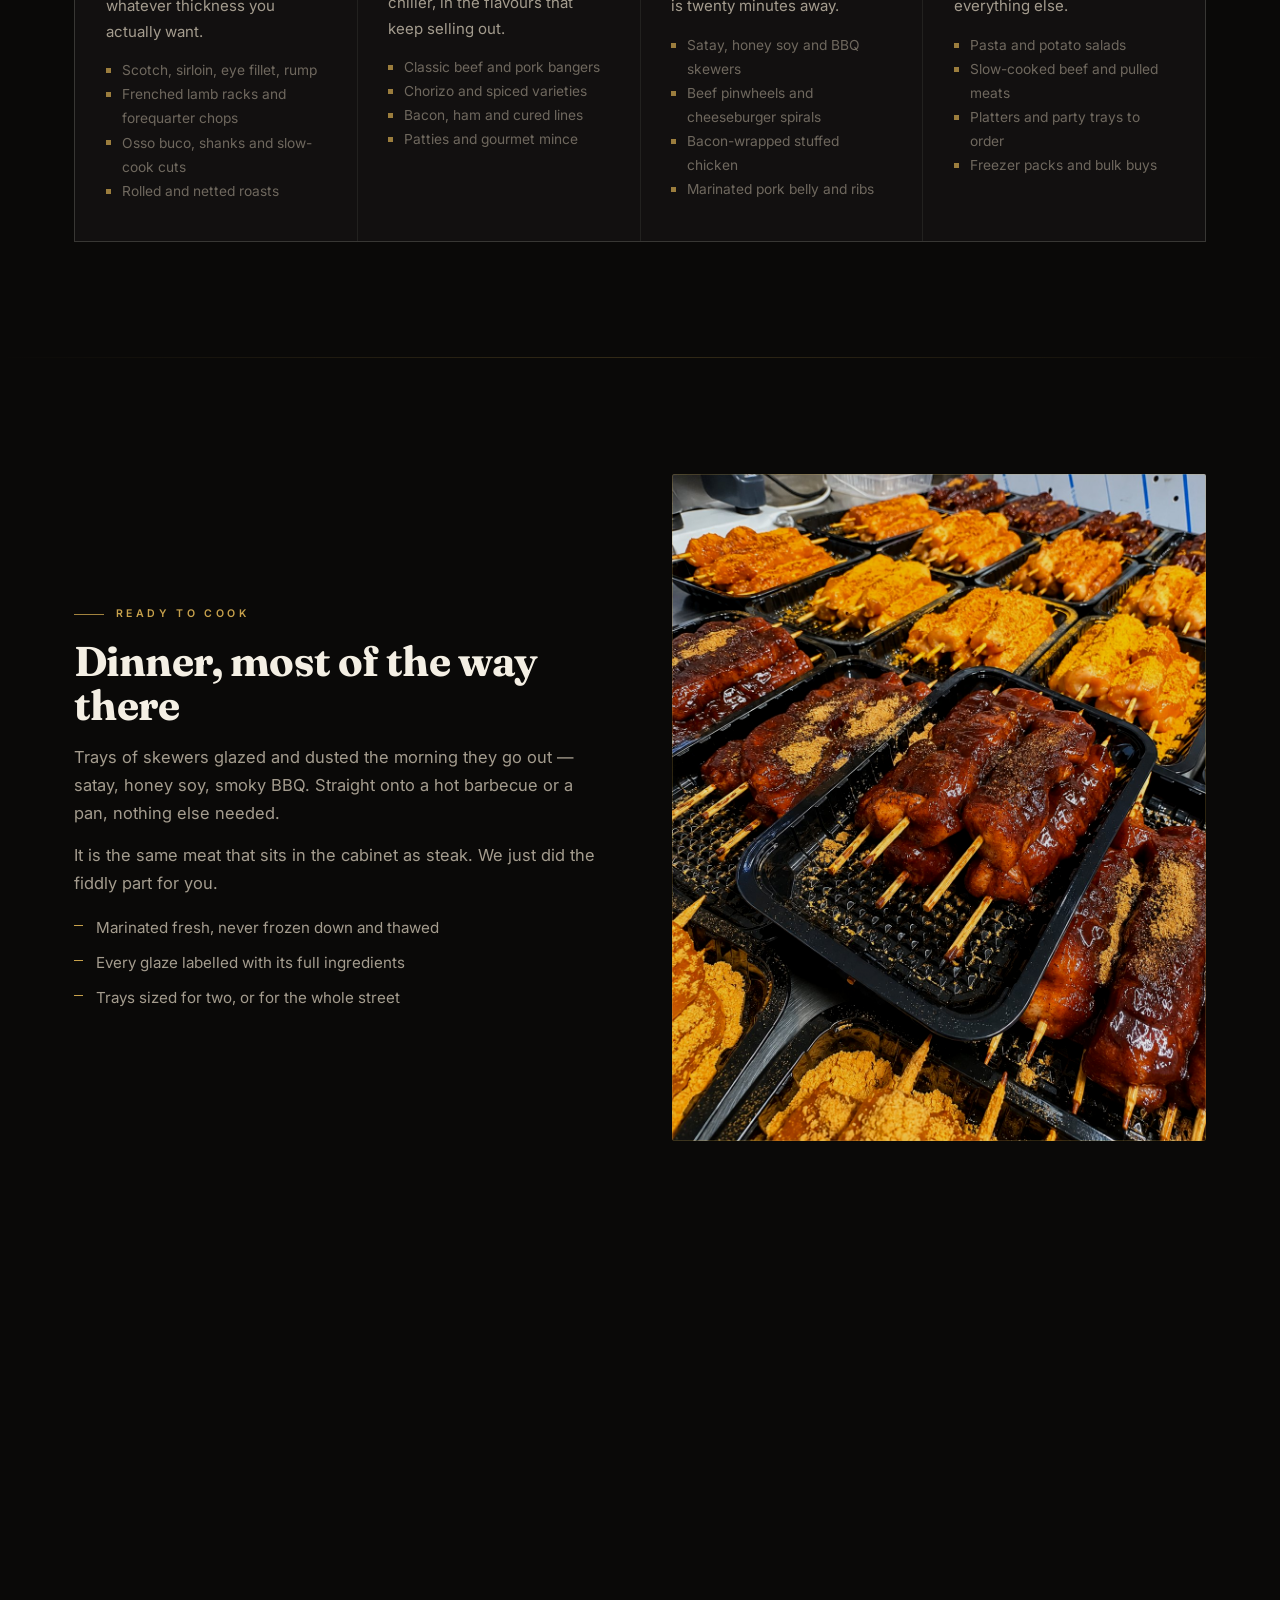
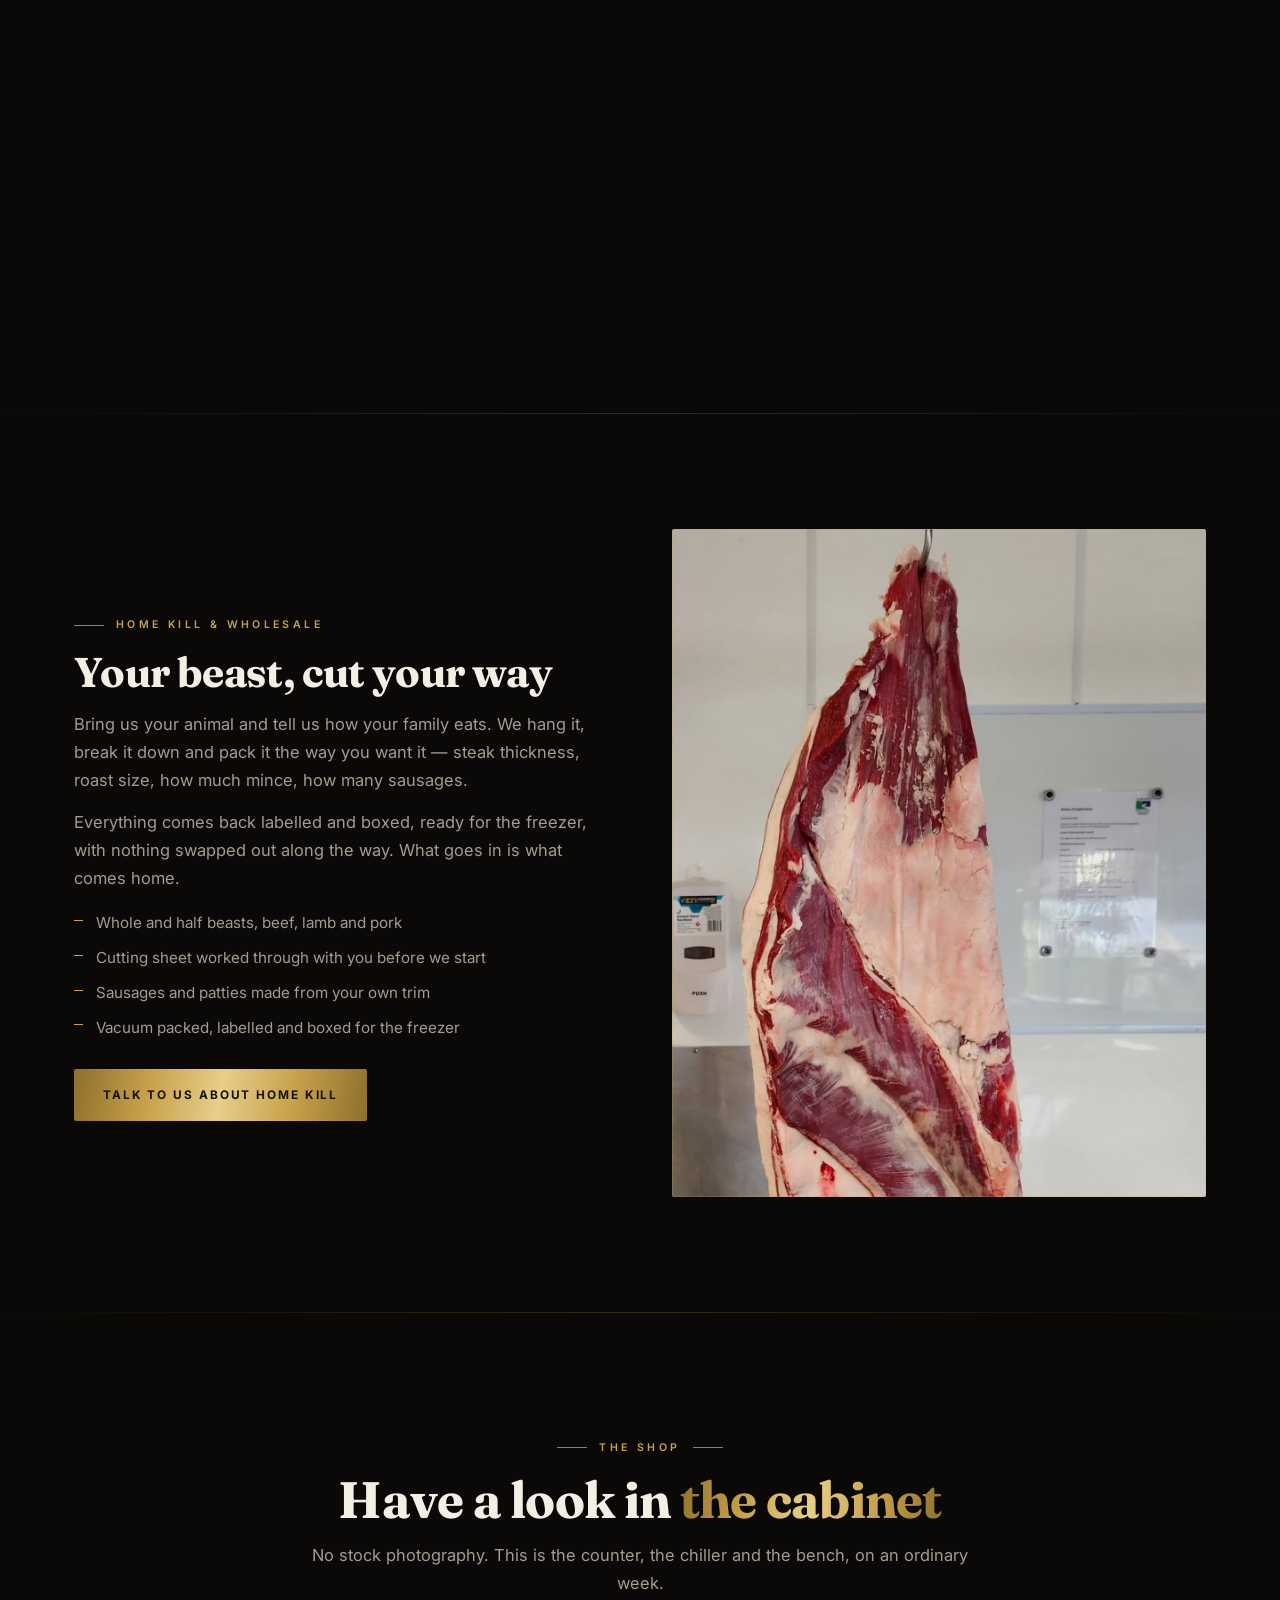
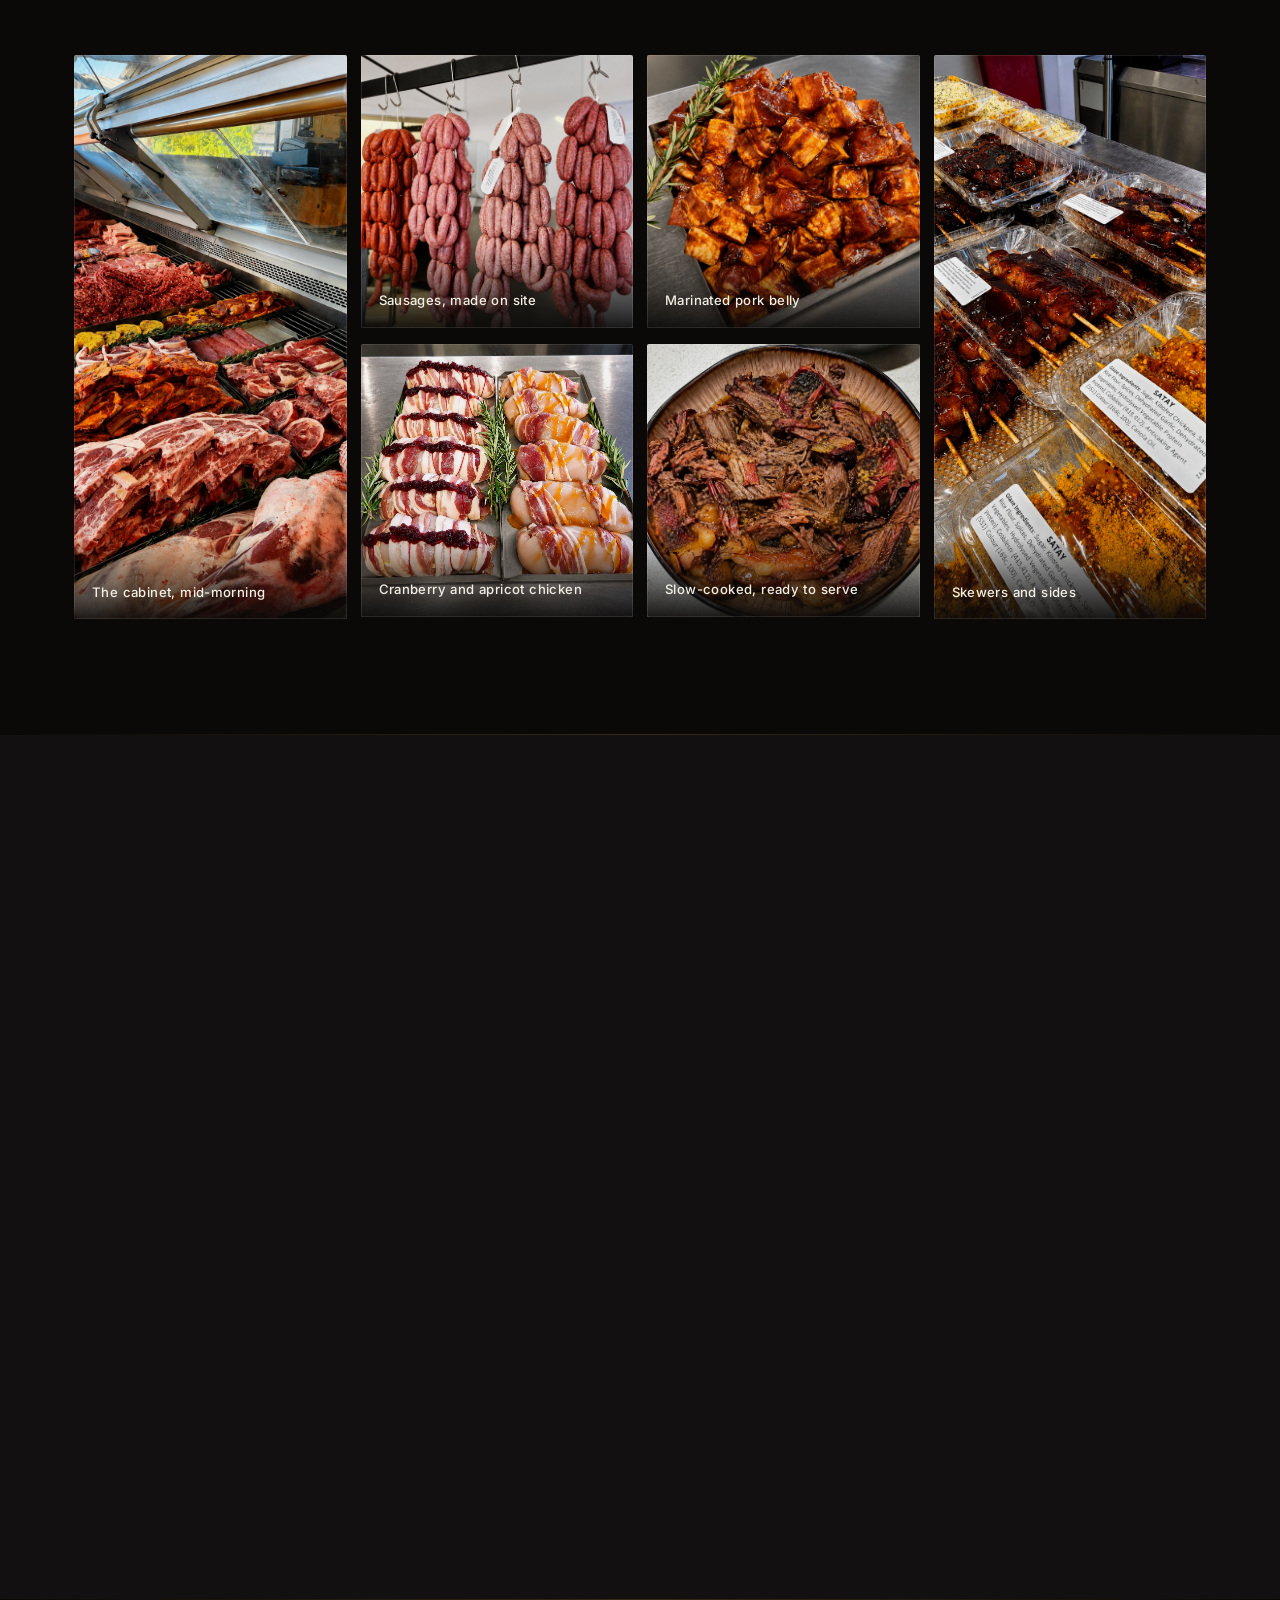
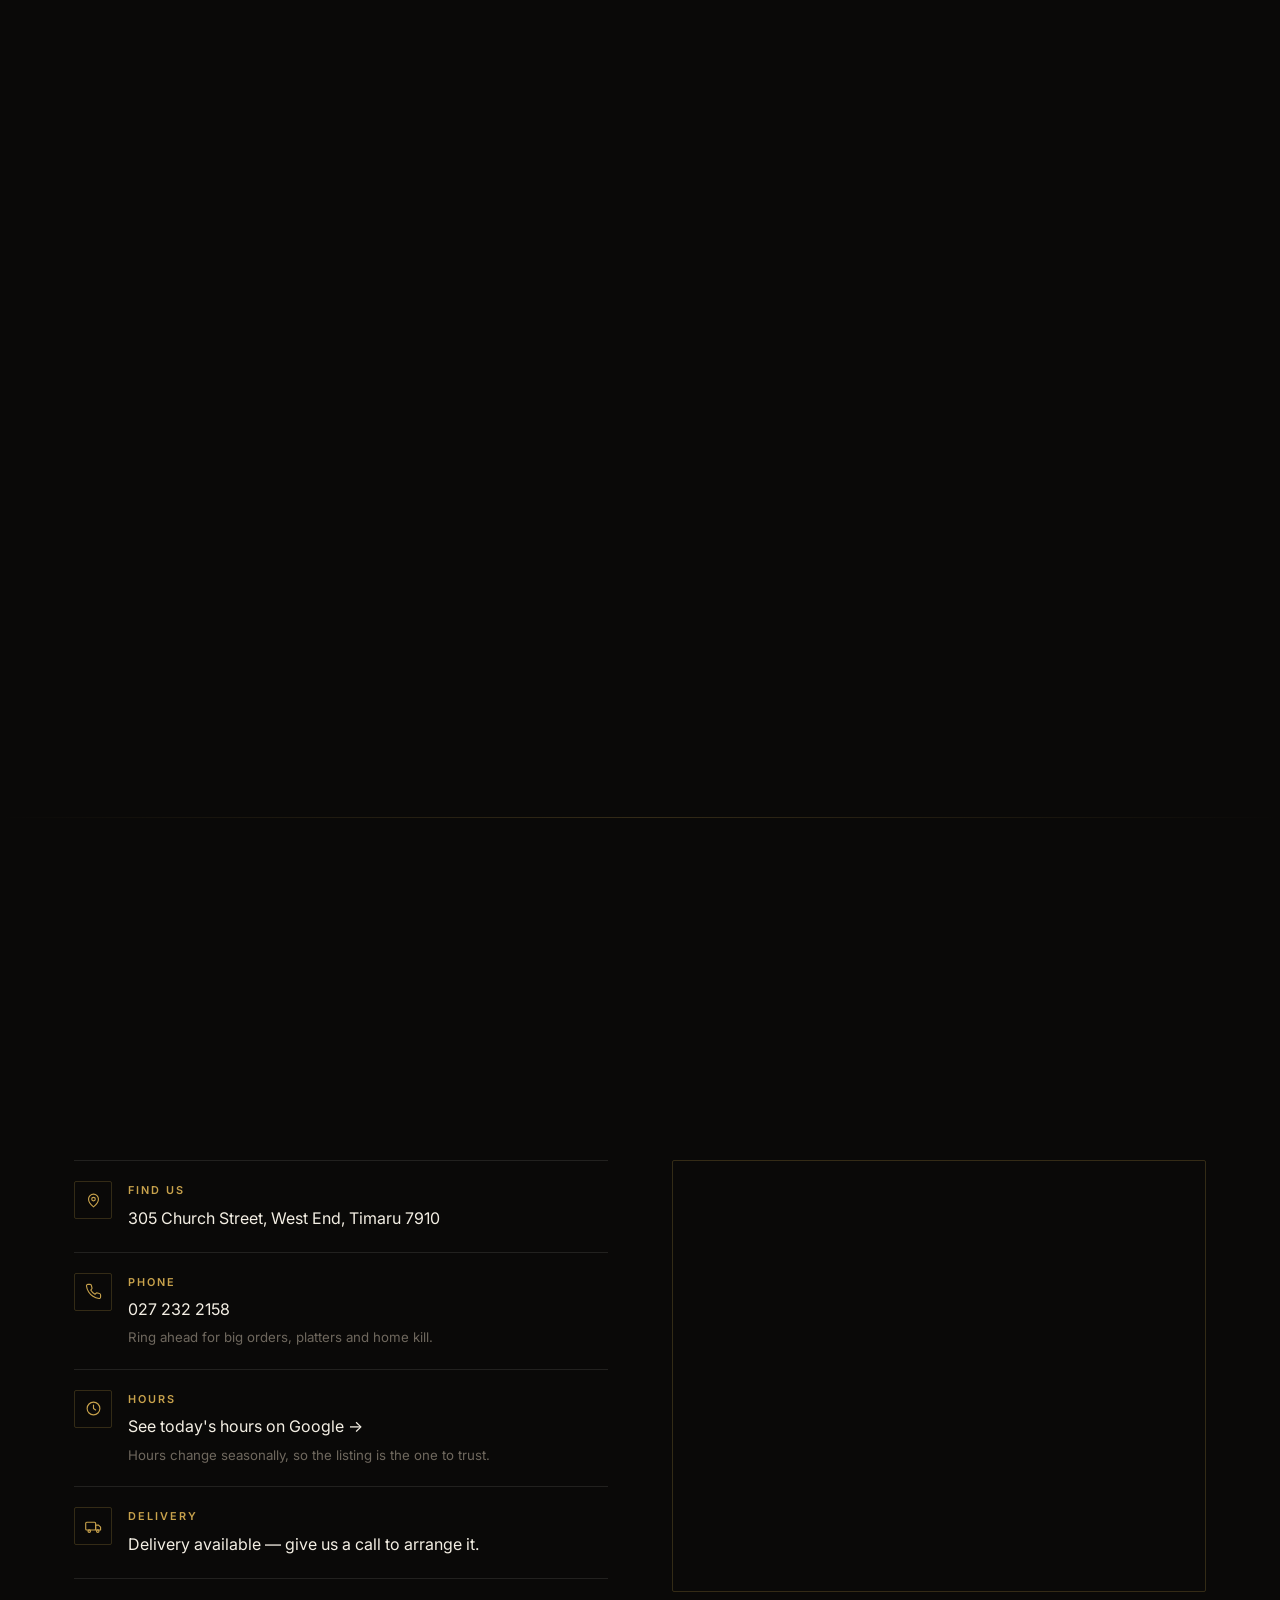
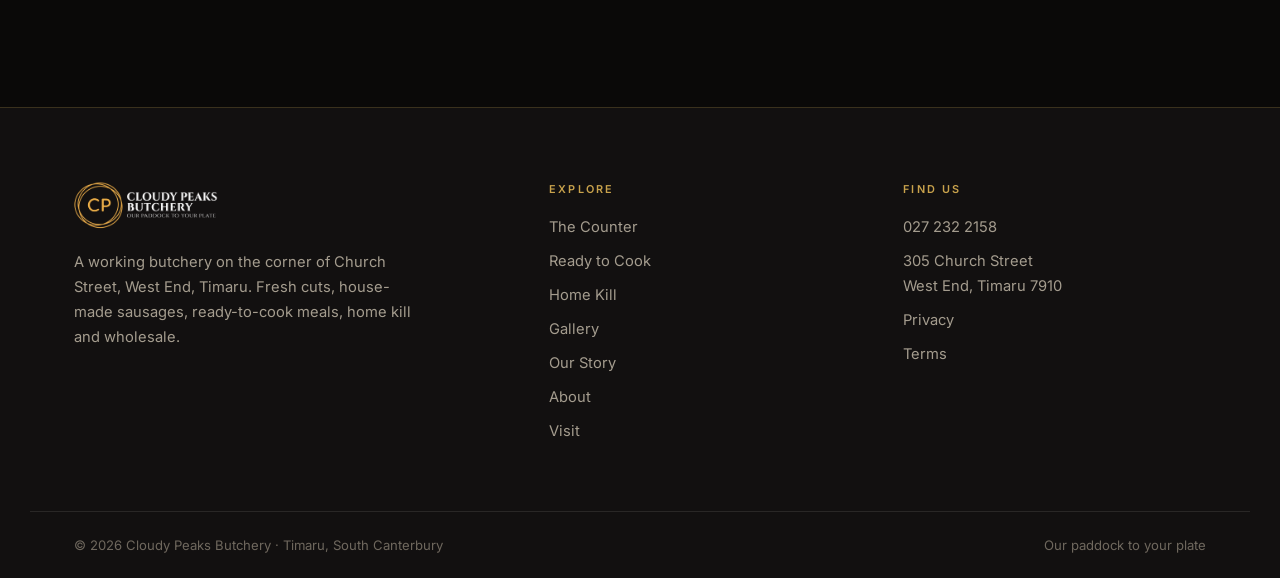
==== commit 022c0831: "Rebuild from scratch: black and gold theme Replaces the single-file May build with a full static sit" ====
--- a/index.html
+++ b/index.html
@@ -1,1048 +1,429 @@
 <!DOCTYPE html>
-<html lang="en">
+<html lang="en-NZ">
 <head>
-  <meta charset="UTF-8">
-  <meta name="viewport" content="width=device-width, initial-scale=1.0">
-  <title>Cloudy Peaks Butchery | Premium Local Meats — Timaru</title>
-  <link rel="preconnect" href="https://fonts.googleapis.com">
-  <link rel="preconnect" href="https://fonts.gstatic.com" crossorigin>
-  <link href="https://fonts.googleapis.com/css2?family=Syne:wght@400;600;700;800&family=Inter:wght@300;400;500;600&display=swap" rel="stylesheet">
-  <style>
-    :root {
-      --primary:      #140e08;
-      --primary-mid:  #1f1510;
-      --primary-light:#2e1e12;
-      --accent:       #bf3a1e;
-      --accent-dark:  #962d16;
-      --accent-light: #d9512e;
-      --off-white:    #f6f2ec;
-      --card-bg:      #ffffff;
-      --text-dark:    #1a1208;
-      --text-mid:     #4a3f35;
-      --text-light:   #7a6b5d;
-      --border:       #e8ddd3;
-    }
-
-    *, *::before, *::after { margin: 0; padding: 0; box-sizing: border-box; }
-    html { scroll-behavior: smooth; }
-
-    body {
-      font-family: 'Inter', sans-serif;
-      background: var(--off-white);
-      color: var(--text-dark);
-      overflow-x: hidden;
-    }
-
-    /* ── NAV ── */
-    nav {
-      position: fixed;
-      top: 0; left: 0;
-      width: 100%;
-      z-index: 1000;
-      padding: 0;
-      transition: background 0.35s ease, box-shadow 0.35s ease;
-    }
-    nav.scrolled {
-      background: rgba(20,14,8,0.96);
-      backdrop-filter: blur(14px);
-      box-shadow: 0 2px 24px rgba(0,0,0,0.35);
-    }
-    .nav-inner {
-      display: flex;
-      align-items: center;
-      justify-content: space-between;
-      padding: 1.2rem 1rem;
-    }
-    .nav-logo {
-      font-family: 'Syne', sans-serif;
-      font-weight: 800;
-      font-size: 1.35rem;
-      color: #fff;
-      text-decoration: none;
-      letter-spacing: -0.02em;
-      padding-left: 0.25rem;
-    }
-    .nav-logo span { color: var(--accent-light); }
-
-    .nav-links {
-      display: flex;
-      align-items: center;
-      gap: 2.25rem;
-      list-style: none;
-    }
-    .nav-links a {
-      color: rgba(255,255,255,0.8);
-      text-decoration: none;
-      font-size: 0.875rem;
-      font-weight: 500;
-      transition: color 0.2s;
-    }
-    .nav-links a:hover { color: #fff; }
-    .nav-cta {
-      background: var(--accent) !important;
-      color: #fff !important;
-      padding: 0.55rem 1.35rem !important;
-      border-radius: 50px;
-      font-weight: 600 !important;
-      transition: background 0.25s, transform 0.2s !important;
-      margin-right: 0.25rem;
-    }
-    .nav-cta:hover {
-      background: var(--accent-light) !important;
-      transform: translateY(-1px);
-    }
-
-    .hamburger {
-      display: none;
-      flex-direction: column;
-      gap: 5px;
-      cursor: pointer;
-      padding-right: 0.25rem;
-    }
-    .hamburger span {
-      width: 24px; height: 2px;
-      background: #fff;
-      border-radius: 2px;
-      transition: all 0.3s;
-    }
-
-    /* ── HERO ── */
-    .hero {
-      position: relative;
-      min-height: 100vh;
-      display: flex;
-      align-items: center;
-      overflow: hidden;
-    }
-    .hero-bg {
-      position: absolute;
-      inset: 0;
-      background-image: url('https://images.unsplash.com/photo-1558618666-fcd25c85cd64?w=1920&q=80');
-      background-size: cover;
-      background-position: center 30%;
-      z-index: 0;
-    }
-    .hero-overlay {
-      position: absolute;
-      inset: 0;
-      background: linear-gradient(
-        125deg,
-        rgba(20,14,8,0.88) 0%,
-        rgba(32,22,12,0.70) 55%,
-        rgba(191,58,30,0.12) 100%
-      );
-      z-index: 1;
-    }
-    .hero-content {
-      position: relative;
-      z-index: 2;
-      padding: 0 6vw;
-      max-width: 780px;
-    }
-    .hero-badge {
-      display: inline-flex;
-      align-items: center;
-      gap: 0.5rem;
-      background: rgba(191,58,30,0.22);
-      border: 1px solid rgba(217,81,46,0.45);
-      padding: 0.4rem 1rem;
-      border-radius: 50px;
-      font-size: 0.75rem;
-      font-weight: 700;
-      color: #ffcab4;
-      letter-spacing: 0.1em;
-      text-transform: uppercase;
-      margin-bottom: 1.5rem;
-    }
-    .hero h1 {
-      font-family: 'Syne', sans-serif;
-      font-size: clamp(3.2rem, 6.5vw, 5.8rem);
-      font-weight: 800;
-      color: #fff;
-      line-height: 1.02;
-      letter-spacing: -0.03em;
-      margin-bottom: 1.25rem;
-    }
-    .hero h1 span { color: var(--accent-light); }
-    .hero-sub {
-      font-size: 1.1rem;
-      color: rgba(255,255,255,0.72);
-      font-weight: 300;
-      line-height: 1.75;
-      margin-bottom: 2.5rem;
-      max-width: 540px;
-    }
-    .hero-actions {
-      display: flex;
-      gap: 1rem;
-      flex-wrap: wrap;
-    }
-
-    .btn-primary {
-      display: inline-flex;
-      align-items: center;
-      gap: 0.45rem;
-      background: var(--accent);
-      color: #fff;
-      padding: 0.9rem 2rem;
-      border-radius: 50px;
-      font-weight: 600;
-      font-size: 0.95rem;
-      text-decoration: none;
-      border: none;
-      cursor: pointer;
-      transition: background 0.25s, transform 0.25s, box-shadow 0.25s;
-      font-family: 'Inter', sans-serif;
-    }
-    .btn-primary:hover {
-      background: var(--accent-light);
-      transform: translateY(-2px);
-      box-shadow: 0 10px 28px rgba(191,58,30,0.4);
-    }
-    .btn-outline {
-      display: inline-flex;
-      align-items: center;
-      gap: 0.45rem;
-      background: transparent;
-      color: rgba(255,255,255,0.88);
-      padding: 0.9rem 2rem;
-      border-radius: 50px;
-      font-weight: 500;
-      font-size: 0.95rem;
-      text-decoration: none;
-      border: 1px solid rgba(255,255,255,0.35);
-      transition: border-color 0.25s, background 0.25s;
-    }
-    .btn-outline:hover {
-      border-color: rgba(255,255,255,0.75);
-      background: rgba(255,255,255,0.08);
-    }
-
-    .hero-scroll {
-      position: absolute;
-      bottom: 2.5rem; left: 6vw;
-      z-index: 2;
-      display: flex;
-      align-items: center;
-      gap: 0.75rem;
-      color: rgba(255,255,255,0.4);
-      font-size: 0.72rem;
-      letter-spacing: 0.12em;
-      text-transform: uppercase;
-    }
-    .hero-scroll-line {
-      width: 40px; height: 1px;
-      background: rgba(255,255,255,0.25);
-    }
-
-    /* ── SECTION UTILS ── */
-    .section-label {
-      font-size: 0.72rem;
-      font-weight: 700;
-      letter-spacing: 0.16em;
-      text-transform: uppercase;
-      color: var(--accent);
-      margin-bottom: 0.65rem;
-    }
-    .section-title {
-      font-family: 'Syne', sans-serif;
-      font-size: clamp(2rem, 3.8vw, 3rem);
-      font-weight: 800;
-      color: var(--text-dark);
-      line-height: 1.1;
-      letter-spacing: -0.025em;
-      margin-bottom: 1rem;
-    }
-    .section-sub {
-      font-size: 0.975rem;
-      color: var(--text-light);
-      line-height: 1.75;
-      max-width: 500px;
-    }
-
-    /* ── ABOUT STRIP ── */
-    .about-strip {
-      background: var(--primary);
-      padding: 6rem 6vw 7rem;
-      clip-path: polygon(0 0, 100% 0, 100% 90%, 0 100%);
-    }
-    .about-inner {
-      display: grid;
-      grid-template-columns: 1fr 1fr;
-      gap: 5rem;
-      align-items: center;
-      max-width: 1200px;
-      margin: 0 auto;
-    }
-    .about-text .section-label { color: var(--accent-light); }
-    .about-text h2 {
-      font-family: 'Syne', sans-serif;
-      font-size: clamp(2rem, 3.5vw, 2.9rem);
-      font-weight: 800;
-      color: #fff;
-      line-height: 1.12;
-      letter-spacing: -0.025em;
-      margin-bottom: 1.25rem;
-    }
-    .about-text h2 span { color: var(--accent-light); }
-    .about-text p {
-      color: rgba(255,255,255,0.65);
-      line-height: 1.8;
-      font-size: 0.95rem;
-      margin-bottom: 1rem;
-    }
-    .about-text p:last-of-type { margin-bottom: 1.75rem; }
-
-    .about-img-wrap {
-      position: relative;
-    }
-    .about-img-wrap img {
-      width: 100%;
-      height: 420px;
-      object-fit: cover;
-      border-radius: 18px;
-      display: block;
-    }
-    .about-badge {
-      position: absolute;
-      bottom: -1.5rem;
-      left: -1.5rem;
-      background: var(--accent);
-      color: #fff;
-      padding: 1.25rem 1.6rem;
-      border-radius: 14px;
-      font-family: 'Syne', sans-serif;
-      font-weight: 800;
-      font-size: 1.1rem;
-      line-height: 1.1;
-      box-shadow: 0 10px 28px rgba(191,58,30,0.45);
-    }
-    .about-badge small {
-      display: block;
-      font-family: 'Inter', sans-serif;
-      font-weight: 400;
-      font-size: 0.72rem;
-      opacity: 0.8;
-      margin-top: 0.2rem;
-    }
-
-    /* ── SERVICES ── */
-    .services {
-      padding: 8rem 6vw 6rem;
-      background: var(--off-white);
-    }
-    .services-header {
-      display: flex;
-      justify-content: space-between;
-      align-items: flex-end;
-      gap: 2rem;
-      margin-bottom: 3.5rem;
-      max-width: 1200px;
-      margin-left: auto;
-      margin-right: auto;
-    }
-    .services-grid {
-      display: grid;
-      grid-template-columns: repeat(3, 1fr);
-      gap: 1.5rem;
-      max-width: 1200px;
-      margin: 0 auto;
-    }
-    .service-card {
-      background: #fff;
-      border-radius: 16px;
-      padding: 2rem 1.75rem;
-      border: 1px solid var(--border);
-      position: relative;
-      overflow: hidden;
-      transition: transform 0.3s, box-shadow 0.3s, border-color 0.3s;
-    }
-    .service-card::before {
-      content: '';
-      position: absolute;
-      top: 0; left: 0;
-      width: 100%; height: 3px;
-      background: var(--accent);
-      transform: scaleX(0);
-      transform-origin: left;
-      transition: transform 0.3s ease;
-    }
-    .service-card:hover {
-      transform: translateY(-5px);
-      box-shadow: 0 18px 40px rgba(0,0,0,0.08);
-      border-color: transparent;
-    }
-    .service-card:hover::before { transform: scaleX(1); }
-
-    .service-icon {
-      width: 52px; height: 52px;
-      background: rgba(191,58,30,0.1);
-      border-radius: 12px;
-      display: flex;
-      align-items: center;
-      justify-content: center;
-      font-size: 1.5rem;
-      margin-bottom: 1.25rem;
-    }
-    .service-card h3 {
-      font-family: 'Syne', sans-serif;
-      font-size: 1.05rem;
-      font-weight: 700;
-      color: var(--text-dark);
-      margin-bottom: 0.55rem;
-    }
-    .service-card p {
-      font-size: 0.86rem;
-      color: var(--text-light);
-      line-height: 1.75;
-    }
-
-    /* ── GALLERY ── */
-    .gallery {
-      background: var(--primary);
-      padding: 7rem 6vw;
-      clip-path: polygon(0 5%, 100% 0, 100% 95%, 0 100%);
-    }
-    .gallery-header {
-      text-align: center;
-      max-width: 600px;
-      margin: 0 auto 3rem;
-    }
-    .gallery-header .section-label { color: var(--accent-light); }
-    .gallery-header .section-title { color: #fff; }
-    .gallery-header .section-sub {
-      color: rgba(255,255,255,0.55);
-      margin: 0 auto;
-    }
-    .gallery-grid {
-      display: grid;
-      grid-template-columns: 2fr 1fr 1fr;
-      grid-template-rows: 260px 260px;
-      gap: 1rem;
-      max-width: 1200px;
-      margin: 0 auto;
-    }
-    .g-item {
-      border-radius: 14px;
-      overflow: hidden;
-    }
-    .g-item:first-child {
-      grid-row: span 2;
-    }
-    .g-item img {
-      width: 100%;
-      height: 100%;
-      object-fit: cover;
-      display: block;
-      transition: transform 0.45s ease;
-    }
-    .g-item:hover img { transform: scale(1.05); }
-
-    /* ── REVIEWS ── */
-    .reviews {
-      padding: 6rem 6vw;
-      background: var(--off-white);
-    }
-    .reviews-header {
-      text-align: center;
-      margin-bottom: 3.5rem;
-    }
-    .reviews-rating-row {
-      display: flex;
-      align-items: center;
-      justify-content: center;
-      gap: 0.75rem;
-      margin: 0.75rem 0 0.3rem;
-    }
-    .rating-big {
-      font-family: 'Syne', sans-serif;
-      font-size: 3.2rem;
-      font-weight: 800;
-      color: var(--text-dark);
-      line-height: 1;
-    }
-    .stars-row {
-      display: flex;
-      gap: 0.2rem;
-    }
-    .star { color: #f59e0b; font-size: 1.15rem; }
-    .rating-sub {
-      font-size: 0.8rem;
-      color: var(--text-light);
-      margin-bottom: 0.75rem;
-    }
-    .google-chip {
-      display: inline-flex;
-      align-items: center;
-      gap: 0.4rem;
-      background: #fff;
-      border: 1px solid var(--border);
-      padding: 0.35rem 0.9rem;
-      border-radius: 50px;
-      font-size: 0.78rem;
-      font-weight: 500;
-      color: var(--text-mid);
-    }
-
-    .reviews-grid {
-      display: grid;
-      grid-template-columns: repeat(3, 1fr);
-      gap: 1.5rem;
-      max-width: 1200px;
-      margin: 0 auto;
-    }
-    .review-card {
-      background: #fff;
-      border-radius: 16px;
-      padding: 1.75rem;
-      border: 1px solid var(--border);
-      box-shadow: 0 2px 14px rgba(0,0,0,0.04);
-      transition: transform 0.3s, box-shadow 0.3s;
-    }
-    .review-card:hover {
-      transform: translateY(-4px);
-      box-shadow: 0 14px 32px rgba(0,0,0,0.09);
-    }
-    .review-stars { display: flex; gap: 0.2rem; margin-bottom: 0.9rem; }
-    .review-stars span { color: #f59e0b; font-size: 0.9rem; }
-    .review-text {
-      font-size: 0.875rem;
-      color: var(--text-mid);
-      line-height: 1.8;
-      margin-bottom: 1.25rem;
-    }
-    .review-author { display: flex; align-items: center; gap: 0.75rem; }
-    .review-avatar {
-      width: 40px; height: 40px;
-      border-radius: 50%;
-      background: linear-gradient(135deg, var(--accent), var(--primary-light));
-      display: flex;
-      align-items: center;
-      justify-content: center;
-      color: #fff;
-      font-weight: 700;
-      font-size: 0.82rem;
-      flex-shrink: 0;
-    }
-    .review-name { font-weight: 600; font-size: 0.85rem; color: var(--text-dark); }
-    .review-date { font-size: 0.72rem; color: var(--text-light); }
-
-    /* ── CONTACT ── */
-    .contact {
-      padding: 6rem 6vw 7rem;
-      background: var(--primary);
-      clip-path: polygon(0 4%, 100% 0, 100% 100%, 0 100%);
-      padding-top: 9rem;
-    }
-    .contact-inner {
-      display: grid;
-      grid-template-columns: 1fr 1.35fr;
-      gap: 5rem;
-      align-items: start;
-      max-width: 1200px;
-      margin: 0 auto;
-    }
-    .contact-text .section-label { color: var(--accent-light); }
-    .contact-text .section-title { color: #fff; }
-    .contact-text .section-sub {
-      color: rgba(255,255,255,0.55);
-      margin-bottom: 2.5rem;
-    }
-    .c-detail {
-      display: flex;
-      align-items: center;
-      gap: 1rem;
-      margin-bottom: 1.25rem;
-    }
-    .c-icon {
-      width: 44px; height: 44px;
-      background: rgba(191,58,30,0.2);
-      border-radius: 11px;
-      display: flex;
-      align-items: center;
-      justify-content: center;
-      font-size: 1.05rem;
-      flex-shrink: 0;
-    }
-    .c-detail strong {
-      display: block;
-      color: #fff;
-      font-size: 0.82rem;
-      font-weight: 600;
-      margin-bottom: 0.1rem;
-    }
-    .c-detail span {
-      color: rgba(255,255,255,0.55);
-      font-size: 0.875rem;
-    }
-
-    .form-wrap {
-      background: rgba(255,255,255,0.05);
-      border: 1px solid rgba(255,255,255,0.1);
-      border-radius: 20px;
-      padding: 2.5rem 2.25rem;
-      backdrop-filter: blur(10px);
-    }
-    .form-wrap h3 {
-      font-family: 'Syne', sans-serif;
-      font-size: 1.3rem;
-      font-weight: 700;
-      color: #fff;
-      margin-bottom: 1.75rem;
-    }
-    .form-row {
-      display: grid;
-      grid-template-columns: 1fr 1fr;
-      gap: 1rem;
-    }
-    form input,
-    form select,
-    form textarea {
-      width: 100%;
-      background: rgba(255,255,255,0.07);
-      border: 1px solid rgba(255,255,255,0.12);
-      border-radius: 10px;
-      padding: 0.85rem 1rem;
-      color: #fff;
-      font-family: 'Inter', sans-serif;
-      font-size: 0.875rem;
-      outline: none;
-      transition: border-color 0.2s;
-      margin-bottom: 1rem;
-    }
-    form input::placeholder,
-    form textarea::placeholder { color: rgba(255,255,255,0.32); }
-    form select option { background: var(--primary); color: #fff; }
-    form input:focus,
-    form select:focus,
-    form textarea:focus { border-color: var(--accent-light); }
-    form textarea { height: 120px; resize: vertical; }
-    form .btn-primary {
-      width: 100%;
-      justify-content: center;
-      font-size: 0.975rem;
-      padding: 1rem 1.5rem;
-      margin-top: 0.25rem;
-    }
-
-    /* ── FOOTER ── */
-    footer {
-      background: var(--primary-mid);
-      padding: 3rem 6vw 2rem;
-      border-top: 1px solid rgba(255,255,255,0.06);
-    }
-    .footer-inner {
-      display: flex;
-      align-items: center;
-      justify-content: space-between;
-      max-width: 1200px;
-      margin: 0 auto;
-      gap: 1.5rem;
-      flex-wrap: wrap;
-    }
-    .footer-logo {
-      font-family: 'Syne', sans-serif;
-      font-weight: 800;
-      font-size: 1.25rem;
-      color: #fff;
-      text-decoration: none;
-    }
-    .footer-logo span { color: var(--accent-light); }
-    .footer-links {
-      display: flex;
-      gap: 2rem;
-      list-style: none;
-    }
-    .footer-links a {
-      color: rgba(255,255,255,0.45);
-      text-decoration: none;
-      font-size: 0.84rem;
-      transition: color 0.2s;
-    }
-    .footer-links a:hover { color: rgba(255,255,255,0.85); }
-    .footer-phone {
-      color: rgba(255,255,255,0.55);
-      text-decoration: none;
-      font-size: 0.84rem;
-      transition: color 0.2s;
-    }
-    .footer-phone:hover { color: #fff; }
-    .footer-copy {
-      text-align: center;
-      color: rgba(255,255,255,0.2);
-      font-size: 0.72rem;
-      margin-top: 2rem;
-      padding-top: 1.5rem;
-      border-top: 1px solid rgba(255,255,255,0.05);
-      max-width: 1200px;
-      margin-left: auto;
-      margin-right: auto;
-    }
-
-    /* ── REVEAL ANIMATIONS ── */
-    .reveal {
-      opacity: 0;
-      transform: translateY(28px);
-      transition: opacity 0.65s ease, transform 0.65s ease;
-    }
-    .reveal.visible { opacity: 1; transform: translateY(0); }
-    .delay-1 { transition-delay: 0.1s; }
-    .delay-2 { transition-delay: 0.2s; }
-    .delay-3 { transition-delay: 0.3s; }
-    .delay-4 { transition-delay: 0.4s; }
-    .delay-5 { transition-delay: 0.5s; }
-
-    /* ── RESPONSIVE ── */
-    @media (max-width: 1024px) {
-      .services-grid { grid-template-columns: repeat(2, 1fr); }
-    }
-    @media (max-width: 860px) {
-      .nav-links {
-        display: none;
-        position: absolute;
-        top: 100%; left: 0;
-        width: 100%;
-        background: rgba(20,14,8,0.98);
-        flex-direction: column;
-        padding: 1.5rem 5vw;
-        gap: 1.25rem;
-        border-top: 1px solid rgba(255,255,255,0.08);
-      }
-      .nav-links.open { display: flex; }
-      .hamburger { display: flex; }
-
-      .about-inner {
-        grid-template-columns: 1fr;
-        gap: 3rem;
-      }
-      .about-img-wrap { order: -1; }
-      .about-badge { bottom: auto; top: 1rem; left: auto; right: 1rem; }
-
-      .services-header { flex-direction: column; align-items: flex-start; }
-
-      .gallery-grid {
-        grid-template-columns: 1fr 1fr;
-        grid-template-rows: auto;
-      }
-      .g-item:first-child {
-        grid-column: span 2;
-        grid-row: span 1;
-        height: 280px;
-      }
-      .g-item { height: 220px; }
-
-      .reviews-grid { grid-template-columns: 1fr 1fr; }
-
-      .contact-inner { grid-template-columns: 1fr; gap: 3rem; }
-    }
-    @media (max-width: 580px) {
-      .services-grid { grid-template-columns: 1fr; }
-      .reviews-grid { grid-template-columns: 1fr; }
-      .gallery-grid { grid-template-columns: 1fr; }
-      .g-item:first-child { grid-column: span 1; height: 240px; }
-      .g-item { height: 200px; }
-      .form-row { grid-template-columns: 1fr; }
-      .footer-inner { flex-direction: column; align-items: flex-start; }
-      .footer-links { flex-wrap: wrap; gap: 1rem; }
-    }
-  </style>
+<meta charset="UTF-8">
+<meta name="viewport" content="width=device-width, initial-scale=1.0">
+<title>Cloudy Peaks Butchery | Craft Butcher, West End, Timaru</title>
+<meta name="description" content="Cloudy Peaks Butchery on Church Street, West End, Timaru. Fresh cuts, house-made sausages, marinated ready-to-cook meals, smallgoods, home kill and wholesale. Our paddock to your plate.">
+<meta name="theme-color" content="#0a0908">
+<link rel="canonical" href="https://cloudy-peaks-butchery-demo.vercel.app/">
+
+<meta property="og:type" content="website">
+<meta property="og:title" content="Cloudy Peaks Butchery | Craft Butcher, West End, Timaru">
+<meta property="og:description" content="Fresh cuts, house-made sausages and ready-to-cook meals from a real butchery in West End, Timaru. Our paddock to your plate.">
+<meta property="og:image" content="https://cloudy-peaks-butchery-demo.vercel.app/img/cuts.jpg">
+<meta property="og:url" content="https://cloudy-peaks-butchery-demo.vercel.app/">
+<meta name="twitter:card" content="summary_large_image">
+
+<link rel="icon" href="data:image/svg+xml,%3Csvg xmlns='http://www.w3.org/2000/svg' viewBox='0 0 100 100'%3E%3Crect width='100' height='100' rx='14' fill='%230a0908'/%3E%3Ctext x='50' y='70' font-size='52' text-anchor='middle' fill='%23c8a24c' font-family='Georgia,serif' font-weight='bold'%3ECP%3C/text%3E%3C/svg%3E">
+<link rel="preconnect" href="https://fonts.googleapis.com">
+<link rel="preconnect" href="https://fonts.gstatic.com" crossorigin>
+<link href="https://fonts.googleapis.com/css2?family=Fraunces:opsz,wght@9..144,600;9..144,700;9..144,900&family=Inter:wght@400;500;600;700&display=swap" rel="stylesheet">
+<link rel="stylesheet" href="styles.css">
+
+<script type="application/ld+json">
+{
+  "@context":"https://schema.org",
+  "@type":"Butcher",
+  "name":"Cloudy Peaks Butchery",
+  "slogan":"Our paddock to your plate",
+  "image":"https://cloudy-peaks-butchery-demo.vercel.app/img/shopfront.jpg",
+  "telephone":"+64272322158",
+  "address":{
+    "@type":"PostalAddress",
+    "streetAddress":"305 Church Street, West End",
+    "addressLocality":"Timaru",
+    "postalCode":"7910",
+    "addressRegion":"Canterbury",
+    "addressCountry":"NZ"
+  },
+  "aggregateRating":{"@type":"AggregateRating","ratingValue":"4.6","reviewCount":"48"}
+}
+</script>
 </head>
 <body>
 
-<!-- ══════════════ NAV ══════════════ -->
-<nav id="navbar">
-  <div class="nav-inner">
-    <a href="#" class="nav-logo">Cloudy Peaks <span>Butchery</span></a>
-    <ul class="nav-links" id="navLinks">
-      <li><a href="#about">About</a></li>
-      <li><a href="#services">Our Meats</a></li>
-      <li><a href="#gallery">Gallery</a></li>
-      <li><a href="#reviews">Reviews</a></li>
-      <li><a href="#contact" class="nav-cta">Order Now</a></li>
-    </ul>
-    <div class="hamburger" id="hamburger" onclick="toggleMenu()">
-      <span></span><span></span><span></span>
-    </div>
-  </div>
+<!-- ===== NAV ===== -->
+<nav class="nav" id="nav">
+  <a class="brand" href="index.html" aria-label="Cloudy Peaks Butchery">
+    <img src="img/logo.png" alt="Cloudy Peaks Butchery — our paddock to your plate" width="1400" height="503">
+  </a>
+  <div class="nav-links" id="navLinks">
+    <a href="#counter">The Counter</a>
+    <a href="#ready">Ready to Cook</a>
+    <a href="#homekill">Home Kill</a>
+    <a href="#gallery">Gallery</a>
+    <a href="#heritage">Our Story</a>
+    <a href="#about">About</a>
+    <a href="#visit">Visit</a>
+    <a class="nav-phone" href="tel:+64272322158">
+      <svg viewBox="0 0 24 24" aria-hidden="true"><path d="M22 16.9v3a2 2 0 0 1-2.2 2 19.8 19.8 0 0 1-8.6-3.1 19.5 19.5 0 0 1-6-6A19.8 19.8 0 0 1 2.1 4.2 2 2 0 0 1 4.1 2h3a2 2 0 0 1 2 1.7c.1 1 .4 1.9.7 2.8a2 2 0 0 1-.5 2.1L8.1 9.9a16 16 0 0 0 6 6l1.3-1.3a2 2 0 0 1 2.1-.5c.9.3 1.8.6 2.8.7a2 2 0 0 1 1.7 2Z"/></svg>
+      027 232 2158
+    </a>
+  </div>
+  <button class="nav-toggle" id="navToggle" aria-label="Open menu" aria-expanded="false">
+    <svg viewBox="0 0 24 24" aria-hidden="true"><path d="M4 7h16M4 12h16M4 17h16"/></svg>
+  </button>
 </nav>
 
-<!-- ══════════════ HERO ══════════════ -->
-<section class="hero">
-  <div class="hero-bg"></div>
-  <div class="hero-overlay"></div>
-  <div class="hero-content">
-    <div class="hero-badge">🥩 Timaru's Local Butcher</div>
-    <h1>Cloudy Peaks<br><span>Butchery</span></h1>
-    <p class="hero-sub">Premium NZ beef, lamb, pork, and sausages — prepared fresh daily by people who know their craft. Proudly local in Timaru.</p>
-    <div class="hero-actions">
-      <a href="#contact" class="btn-primary">Place an Order →</a>
-      <a href="#services" class="btn-outline">View Our Cuts</a>
-    </div>
-  </div>
-  <div class="hero-scroll">
-    <div class="hero-scroll-line"></div>
-    Scroll to explore
-  </div>
-</section>
-
-<!-- ══════════════ ABOUT ══════════════ -->
-<section class="about-strip" id="about">
-  <div class="about-inner">
-    <div class="about-text reveal">
-      <p class="section-label">About Us</p>
-      <h2>Your local butcher,<br><span>done the right way</span></h2>
-      <p>At Cloudy Peaks Butchery, great meat is what we do. We source quality New Zealand beef, lamb, pork, and poultry and prepare every cut fresh in-store with the kind of care and skill that only a true local butcher can offer.</p>
-      <p>Whether you're planning a Sunday roast, stocking up the freezer, or hunting the perfect steak for the weekend BBQ, we'll help you find exactly what you need — and make sure it's worth coming back for.</p>
-      <a href="#services" class="btn-primary">Explore Our Range</a>
-    </div>
-    <div class="about-img-wrap reveal delay-2">
-      <img src="https://images.unsplash.com/photo-1529692236671-f1f6cf9683ba?w=900&q=80" alt="Cloudy Peaks Butchery counter in Timaru" />
-      <div class="about-badge">
-        Locally Sourced
-        <small>New Zealand Quality</small>
-      </div>
-    </div>
-  </div>
-</section>
-
-<!-- ══════════════ SERVICES ══════════════ -->
-<section class="services" id="services">
-  <div class="services-header">
-    <div class="reveal">
-      <p class="section-label">What We Offer</p>
-      <h2 class="section-title">Premium cuts for<br>every occasion</h2>
-    </div>
-    <p class="section-sub reveal delay-2">From everyday dinners to big weekend feeds, we stock the freshest, finest meat Timaru has to offer.</p>
-  </div>
-  <div class="services-grid">
-    <div class="service-card reveal">
-      <div class="service-icon">🥩</div>
-      <h3>Beef &amp; Steak</h3>
-      <p>Eye fillet, scotch, sirloin, rump, blade — we cut to order. Premium NZ beef sourced from trusted farms and prepared the way you want it.</p>
-    </div>
-    <div class="service-card reveal delay-1">
-      <div class="service-icon">🐑</div>
-      <h3>Lamb &amp; Hogget</h3>
-      <p>New Zealand lamb at its finest. Legs, shoulders, racks, chops — tender, flavoursome cuts straight from local farms to your plate.</p>
-    </div>
-    <div class="service-card reveal delay-2">
-      <div class="service-icon">🐖</div>
-      <h3>Pork</h3>
-      <p>Fresh pork belly, loin, ribs, and roasting joints. Perfect for the slow cooker, weekend roast, or the backyard smoker.</p>
-    </div>
-    <div class="service-card reveal delay-1">
-      <div class="service-icon">🍗</div>
-      <h3>Chicken &amp; Poultry</h3>
-      <p>Fresh free-range chicken in every cut — whole birds, thighs, breasts, mince, and more. Always fresh, never frozen.</p>
-    </div>
-    <div class="service-card reveal delay-2">
-      <div class="service-icon">🌭</div>
-      <h3>Sausages &amp; Smallgoods</h3>
-      <p>Made in-store using traditional recipes. Our handcrafted sausages are a local favourite and a Cloudy Peaks staple — try them once and you'll keep coming back.</p>
-    </div>
-    <div class="service-card reveal delay-3">
-      <div class="service-icon">📦</div>
-      <h3>Bulk &amp; Freezer Packs</h3>
-      <p>Stock up and save. We offer great value bulk packs of beef, lamb, and pork — perfect for families and serious home cooks who know what they want.</p>
-    </div>
-  </div>
-</section>
-
-<!-- ══════════════ GALLERY ══════════════ -->
-<section class="gallery" id="gallery">
-  <div class="gallery-header reveal">
-    <p class="section-label">Fresh Every Day</p>
-    <h2 class="section-title">Quality you can see</h2>
-    <p class="section-sub">Every cut is prepared fresh in-store by our team. Come in and see the difference that local craft and quality sourcing makes.</p>
-  </div>
-  <div class="gallery-grid">
-    <div class="g-item reveal">
-      <img src="https://images.unsplash.com/photo-1558618666-fcd25c85cd64?w=1000&q=80" alt="Butcher preparing fresh cuts at Cloudy Peaks" />
-    </div>
-    <div class="g-item reveal delay-1">
-      <img src="https://images.unsplash.com/photo-1607623814075-e51df1bdc82f?w=700&q=80" alt="Premium NZ beef steak" />
-    </div>
-    <div class="g-item reveal delay-2">
-      <img src="https://images.unsplash.com/photo-1544025162-d76694265947?w=700&q=80" alt="Grilled meats on the BBQ" />
-    </div>
-    <div class="g-item reveal delay-2">
-      <img src="https://images.unsplash.com/photo-1602526429747-f1d3fcb4bc81?w=700&q=80" alt="Fresh cut beef ready for sale" />
-    </div>
-    <div class="g-item reveal delay-3">
-      <img src="https://images.unsplash.com/photo-1588168333986-5078d3ae3976?w=700&q=80" alt="Fresh lamb cuts at Cloudy Peaks Butchery" />
-    </div>
-  </div>
-</section>
-
-<!-- ══════════════ REVIEWS ══════════════ -->
-<section class="reviews" id="reviews">
-  <div class="reviews-header reveal">
-    <p class="section-label">What Customers Say</p>
-    <h2 class="section-title">Loved by locals<br>across Timaru</h2>
-    <div class="reviews-rating-row">
-      <div class="rating-big">5.0</div>
-      <div>
-        <div class="stars-row">
-          <span class="star">★</span>
-          <span class="star">★</span>
-          <span class="star">★</span>
-          <span class="star">★</span>
-          <span class="star">★</span>
-        </div>
-      </div>
-    </div>
-    <p class="rating-sub">Based on Google Reviews</p>
-    <div class="google-chip">
-      <svg width="13" height="13" viewBox="0 0 24 24" fill="none">
-        <path d="M22.56 12.25c0-.78-.07-1.53-.2-2.25H12v4.26h5.92c-.26 1.37-1.04 2.53-2.21 3.31v2.77h3.57c2.08-1.92 3.28-4.74 3.28-8.09z" fill="#4285F4"/>
-        <path d="M12 23c2.97 0 5.46-.98 7.28-2.66l-3.57-2.77c-.98.66-2.23 1.06-3.71 1.06-2.86 0-5.29-1.93-6.16-4.53H2.18v2.84C3.99 20.53 7.7 23 12 23z" fill="#34A853"/>
-        <path d="M5.84 14.09c-.22-.66-.35-1.36-.35-2.09s.13-1.43.35-2.09V7.07H2.18C1.43 8.55 1 10.22 1 12s.43 3.45 1.18 4.93l2.85-2.22.81-.62z" fill="#FBBC05"/>
-        <path d="M12 5.38c1.62 0 3.06.56 4.21 1.64l3.15-3.15C17.45 2.09 14.97 1 12 1 7.7 1 3.99 3.47 2.18 7.07l3.66 2.84c.87-2.6 3.3-4.53 6.16-4.53z" fill="#EA4335"/>
-      </svg>
-      Google Reviews
-    </div>
-  </div>
-  <div class="reviews-grid">
-    <div class="review-card reveal">
-      <div class="review-stars">
-        <span>★</span><span>★</span><span>★</span><span>★</span><span>★</span>
-      </div>
-      <p class="review-text">"Best butcher in Timaru, no question. The steaks are always perfectly cut and the staff actually know what they're talking about. I won't shop anywhere else for my meat."</p>
-      <div class="review-author">
-        <div class="review-avatar">MR</div>
-        <div>
-          <div class="review-name">Mark R.</div>
-          <div class="review-date">2 weeks ago</div>
-        </div>
-      </div>
-    </div>
-    <div class="review-card reveal delay-1">
-      <div class="review-stars">
-        <span>★</span><span>★</span><span>★</span><span>★</span><span>★</span>
-      </div>
-      <p class="review-text">"The sausages from Cloudy Peaks are genuinely incredible — my whole family goes mad for them. Friendly, helpful service every single visit. Highly recommend."</p>
-      <div class="review-author">
-        <div class="review-avatar">SJ</div>
-        <div>
-          <div class="review-name">Sarah J.</div>
-          <div class="review-date">1 month ago</div>
-        </div>
-      </div>
-    </div>
-    <div class="review-card reveal delay-2">
-      <div class="review-stars">
-        <span>★</span><span>★</span><span>★</span><span>★</span><span>★</span>
-      </div>
-      <p class="review-text">"Grabbed a bulk beef pack for the freezer and was blown away by the quality and value. Beautifully packaged, fresh as anything. I'll be getting one every month from now on."</p>
-      <div class="review-author">
-        <div class="review-avatar">TW</div>
-        <div>
-          <div class="review-name">Tom W.</div>
-          <div class="review-date">3 weeks ago</div>
-        </div>
-      </div>
-    </div>
-  </div>
-</section>
-
-<!-- ══════════════ CONTACT ══════════════ -->
-<section class="contact" id="contact">
-  <div class="contact-inner">
-    <div class="contact-text">
-      <p class="section-label">Get In Touch</p>
-      <h2 class="section-title" style="color:#fff;">Ready to order?<br>Let's talk meat.</h2>
-      <p class="section-sub">Drop us a message, give us a call, or come in and see us. We're always happy to help — whether it's a quick question or a big order.</p>
-
-      <div class="c-detail reveal">
-        <div class="c-icon">📍</div>
-        <div>
-          <strong>Location</strong>
-          <span>Timaru, New Zealand</span>
-        </div>
-      </div>
-      <div class="c-detail reveal delay-1">
-        <div class="c-icon">📞</div>
-        <div>
-          <strong>Phone</strong>
-          <span>027 232 2158</span>
-        </div>
-      </div>
-      <div class="c-detail reveal delay-2">
-        <div class="c-icon">✉️</div>
-        <div>
-          <strong>Email</strong>
-          <span>cloudypeaksbutchery@outlook.com</span>
-        </div>
-      </div>
-    </div>
-
-    <div class="form-wrap reveal delay-2">
-      <h3>Send us a message</h3>
-      <form action="https://api.staticforms.xyz/submit" method="post">
-        <input type="hidden" name="apiKey" value="sf_768da8d33927e7f4f241d0a6">
-        <div class="form-row">
-          <input type="text" name="firstName" placeholder="First Name" required>
-          <input type="text" name="lastName" placeholder="Last Name" required>
-        </div>
-        <input type="email" name="email" placeholder="Email Address" required>
-        <input type="text" name="phone" placeholder="Phone Number">
-        <select name="service" required>
-          <option value="" disabled selected>What are you after?</option>
-          <option value="beef-steak">Beef &amp; Steak</option>
-          <option value="lamb-hogget">Lamb &amp; Hogget</option>
-          <option value="pork">Pork</option>
-          <option value="chicken-poultry">Chicken &amp; Poultry</option>
-          <option value="sausages-smallgoods">Sausages &amp; Smallgoods</option>
-          <option value="bulk-freezer-pack">Bulk / Freezer Pack</option>
-          <option value="custom-order">Custom Order</option>
-          <option value="other">Other / General Enquiry</option>
-        </select>
-        <textarea name="message" placeholder="Tell us about your order or enquiry..." required></textarea>
-        <button type="submit" class="btn-primary">Send Enquiry →</button>
-      </form>
-    </div>
-  </div>
-</section>
-
-<!-- ══════════════ FOOTER ══════════════ -->
-<footer>
-  <div class="footer-inner">
-    <a href="#" class="footer-logo">Cloudy Peaks <span>Butchery</span></a>
-    <ul class="footer-links">
-      <li><a href="#about">About</a></li>
-      <li><a href="#services">Our Meats</a></li>
-      <li><a href="#gallery">Gallery</a></li>
-      <li><a href="#reviews">Reviews</a></li>
-      <li><a href="#contact">Contact</a></li>
-    </ul>
-    <a href="tel:02723222158" class="footer-phone">027 232 2158</a>
-  </div>
-  <div class="footer-copy">
-    © 2025 Cloudy Peaks Butchery. All rights reserved. | Timaru, New Zealand
+<!-- ===== HERO ===== -->
+<header class="hero">
+  <div class="hero-media" aria-hidden="true">
+    <img src="img/cuts.jpg" alt="" width="1700" height="1275" fetchpriority="high">
+  </div>
+  <div class="hero-inner">
+    <p class="eyebrow">West End &middot; Timaru</p>
+    <h1><span class="gold-text">Our paddock</span><br>to your plate.</h1>
+    <p class="lede">A real butchery on the corner of Church Street. Whole carcasses broken down in
+      house, sausages made on site, and a counter worth crossing town for.</p>
+    <div class="hero-cta">
+      <a class="btn btn--gold" href="#counter">See what's in the counter</a>
+      <a class="btn btn--ghost" href="tel:+64272322158">
+        <svg viewBox="0 0 24 24" aria-hidden="true"><path d="M22 16.9v3a2 2 0 0 1-2.2 2 19.8 19.8 0 0 1-8.6-3.1 19.5 19.5 0 0 1-6-6A19.8 19.8 0 0 1 2.1 4.2 2 2 0 0 1 4.1 2h3a2 2 0 0 1 2 1.7c.1 1 .4 1.9.7 2.8a2 2 0 0 1-.5 2.1L8.1 9.9a16 16 0 0 0 6 6l1.3-1.3a2 2 0 0 1 2.1-.5c.9.3 1.8.6 2.8.7a2 2 0 0 1 1.7 2Z"/></svg>
+        Call the shop
+      </a>
+    </div>
+  </div>
+</header>
+
+<!-- ===== STAT BAR ===== -->
+<section class="stats" style="padding:0">
+  <div class="stats-grid">
+    <div class="stat">
+      <b class="gold-text">4.6 <span class="stars">&#9733;&#9733;&#9733;&#9733;&#9733;</span></b>
+      <span>From 48 Google reviews</span>
+    </div>
+    <div class="stat">
+      <b>305 Church Street</b>
+      <span>West End, Timaru &middot; on the corner</span>
+    </div>
+    <div class="stat">
+      <b>Home kill &amp; wholesale</b>
+      <span>Whole and half beasts, cut to your order</span>
+    </div>
+  </div>
+</section>
+
+<!-- ===== THE COUNTER ===== -->
+<section id="counter">
+  <div class="wrap">
+    <div class="sec-head center reveal">
+      <span class="eyebrow center">What we do</span>
+      <h2>Everything comes off <span class="gold-text">our own block</span></h2>
+      <p>Beef, lamb and pork broken down here, not delivered pre-portioned in a box. That is the
+        difference you taste, and it is why the counter looks different every week.</p>
+    </div>
+    <div class="counter-grid reveal">
+      <article class="ccard">
+        <span class="num">01</span>
+        <h3>Fresh cuts</h3>
+        <p>Broken down in house, trimmed properly, and cut to whatever thickness you actually want.</p>
+        <ul>
+          <li>Scotch, sirloin, eye fillet, rump</li>
+          <li>Frenched lamb racks and forequarter chops</li>
+          <li>Osso buco, shanks and slow-cook cuts</li>
+          <li>Rolled and netted roasts</li>
+        </ul>
+      </article>
+      <article class="ccard">
+        <span class="num">02</span>
+        <h3>Sausages &amp; smallgoods</h3>
+        <p>Made on site and hung in the chiller, in the flavours that keep selling out.</p>
+        <ul>
+          <li>Classic beef and pork bangers</li>
+          <li>Chorizo and spiced varieties</li>
+          <li>Bacon, ham and cured lines</li>
+          <li>Patties and gourmet mince</li>
+        </ul>
+      </article>
+      <article class="ccard">
+        <span class="num">03</span>
+        <h3>Ready to cook</h3>
+        <p>The marinating and stuffing already done, so a good dinner is twenty minutes away.</p>
+        <ul>
+          <li>Satay, honey soy and BBQ skewers</li>
+          <li>Beef pinwheels and cheeseburger spirals</li>
+          <li>Bacon-wrapped stuffed chicken</li>
+          <li>Marinated pork belly and ribs</li>
+        </ul>
+      </article>
+      <article class="ccard">
+        <span class="num">04</span>
+        <h3>Deli &amp; sides</h3>
+        <p>The bits that finish the plate, made fresh alongside everything else.</p>
+        <ul>
+          <li>Pasta and potato salads</li>
+          <li>Slow-cooked beef and pulled meats</li>
+          <li>Platters and party trays to order</li>
+          <li>Freezer packs and bulk buys</li>
+        </ul>
+      </article>
+    </div>
+  </div>
+</section>
+
+<div class="rule"></div>
+
+<!-- ===== READY TO COOK ===== -->
+<section id="ready">
+  <div class="wrap">
+
+    <div class="feat reveal">
+      <div class="feat-copy">
+        <span class="eyebrow">Ready to cook</span>
+        <h2>Dinner, most of the way there</h2>
+        <p>Trays of skewers glazed and dusted the morning they go out — satay, honey soy, smoky BBQ.
+          Straight onto a hot barbecue or a pan, nothing else needed.</p>
+        <p>It is the same meat that sits in the cabinet as steak. We just did the fiddly part for you.</p>
+        <ul>
+          <li>Marinated fresh, never frozen down and thawed</li>
+          <li>Every glaze labelled with its full ingredients</li>
+          <li>Trays sized for two, or for the whole street</li>
+        </ul>
+      </div>
+      <div class="feat-media">
+        <img src="img/skewers.jpg" alt="Trays of marinated chicken skewers in satay, honey soy and BBQ glazes" width="1122" height="1402" loading="lazy">
+      </div>
+    </div>
+
+    <div class="feat feat--flip reveal">
+      <div class="feat-copy">
+        <span class="eyebrow">House specialty</span>
+        <h2>Pinwheels and stuffed cuts</h2>
+        <p>Beef spirals rolled with cheese, jalapeño and herbs, and chicken breasts wrapped in streaky
+          bacon with cranberry or apricot through the middle.</p>
+        <p>They look like a lot of effort and they take none. Into a dish, into the oven, done.</p>
+        <ul>
+          <li>Cheeseburger, garlic herb and jalapeño pinwheels</li>
+          <li>Cranberry and apricot bacon-wrapped chicken</li>
+          <li>Priced per piece so you buy exactly what you need</li>
+        </ul>
+      </div>
+      <div class="feat-media">
+        <img src="img/pinwheels.jpg" alt="Cloudy Peaks beef pinwheels packed and labelled on the bench" width="1448" height="1086" loading="lazy">
+      </div>
+    </div>
+
+  </div>
+</section>
+
+<div class="rule"></div>
+
+<!-- ===== HOME KILL & WHOLESALE ===== -->
+<section id="homekill">
+  <div class="wrap">
+    <div class="feat reveal">
+      <div class="feat-copy">
+        <span class="eyebrow">Home kill &amp; wholesale</span>
+        <h2>Your beast, cut your way</h2>
+        <p>Bring us your animal and tell us how your family eats. We hang it, break it down and pack it
+          the way you want it — steak thickness, roast size, how much mince, how many sausages.</p>
+        <p>Everything comes back labelled and boxed, ready for the freezer, with nothing swapped out
+          along the way. What goes in is what comes home.</p>
+        <ul>
+          <li>Whole and half beasts, beef, lamb and pork</li>
+          <li>Cutting sheet worked through with you before we start</li>
+          <li>Sausages and patties made from your own trim</li>
+          <li>Vacuum packed, labelled and boxed for the freezer</li>
+        </ul>
+        <div class="hero-cta" style="margin-top:28px">
+          <a class="btn btn--gold" href="tel:+64272322158">Talk to us about home kill</a>
+        </div>
+      </div>
+      <div class="feat-media">
+        <img src="img/chiller.jpg" alt="A side of beef hanging on the rail in the Cloudy Peaks chiller" width="1200" height="1500" loading="lazy">
+      </div>
+    </div>
+  </div>
+</section>
+
+<div class="rule"></div>
+
+<!-- ===== GALLERY ===== -->
+<section id="gallery">
+  <div class="wrap">
+    <div class="sec-head center reveal">
+      <span class="eyebrow center">The shop</span>
+      <h2>Have a look in <span class="gold-text">the cabinet</span></h2>
+      <p>No stock photography. This is the counter, the chiller and the bench, on an ordinary week.</p>
+    </div>
+    <div class="gal reveal">
+      <figure class="tall">
+        <img src="img/cabinet.jpg" alt="The full display cabinet: mince, steaks, marinated ribs, lamb legs and rolled roasts" width="1086" height="1448" loading="lazy">
+        <figcaption>The cabinet, mid-morning</figcaption>
+      </figure>
+      <figure>
+        <img src="img/sausages.jpg" alt="Strings of house-made sausages hanging on hooks in the chiller" width="1122" height="1402" loading="lazy">
+        <figcaption>Sausages, made on site</figcaption>
+      </figure>
+      <figure>
+        <img src="img/pork-belly.jpg" alt="A tray of marinated diced pork belly with rosemary" width="1122" height="1402" loading="lazy">
+        <figcaption>Marinated pork belly</figcaption>
+      </figure>
+      <figure class="tall">
+        <img src="img/deli.jpg" alt="Packed skewers and pasta salads lined up along the deli bench" width="1122" height="1402" loading="lazy">
+        <figcaption>Skewers and sides</figcaption>
+      </figure>
+      <figure>
+        <img src="img/stuffed-chicken.jpg" alt="Bacon-wrapped stuffed chicken breasts with cranberry and apricot" width="1086" height="1448" loading="lazy">
+        <figcaption>Cranberry and apricot chicken</figcaption>
+      </figure>
+      <figure>
+        <img src="img/slowcooked.jpg" alt="A bowl of slow-cooked pulled beef" width="1122" height="1402" loading="lazy">
+        <figcaption>Slow-cooked, ready to serve</figcaption>
+      </figure>
+    </div>
+  </div>
+</section>
+
+<div class="rule"></div>
+
+<!-- ===== HERITAGE ===== -->
+<section id="heritage" class="heritage">
+  <div class="wrap">
+    <div class="feat feat--flip reveal">
+      <div class="feat-copy">
+        <span class="eyebrow">Since the 1800s</span>
+        <h2>One of the oldest butcher shops <span class="gold-text">in the country</span></h2>
+        <p>There has been a butcher working on the corner of Rathmore and Church Streets since the late
+          1800s. Generations of Timaru families have bought their Sunday roast off this corner.</p>
+        <p>When Burgers Butchery closed its doors in February 2024, that run stopped for the first time
+          in well over a century. The building sat quiet for seven months.</p>
+        <p>In September 2024 the lights went back on. Marie Murdoch and her husband Kine reopened the
+          site as Cloudy Peaks Butchery &mdash; an independent butcher back on the corner, doing the job
+          the way it has always been done here.</p>
+        <div class="heritage-facts">
+          <div><b class="gold-text">Late 1800s</b><span>A butcher on this corner</span></div>
+          <div><b class="gold-text">Feb 2024</b><span>Burgers Butchery closes</span></div>
+          <div><b class="gold-text">Sep 2024</b><span>Reopens as Cloudy Peaks</span></div>
+        </div>
+        <p class="source-note">Reported by <cite>The Press</cite> / <cite>Timaru Herald</cite>,
+          30 September 2024.</p>
+      </div>
+      <div class="feat-media wide">
+        <img src="img/shopfront.jpg" alt="The Cloudy Peaks Butchery shopfront on the corner of Church Street at dusk" width="1448" height="1086" loading="lazy">
+      </div>
+    </div>
+  </div>
+</section>
+
+<div class="rule"></div>
+
+<!-- ===== ABOUT ===== -->
+<section id="about">
+  <div class="wrap">
+    <div class="about reveal">
+      <div class="about-copy">
+        <span class="eyebrow">About us</span>
+        <h2>A butchery, not a meat counter</h2>
+        <p>Cloudy Peaks Butchery sits on the corner of Church Street in West End, Timaru — the black
+          building you have driven past a hundred times. Inside it is a working butchery: rails, hooks,
+          a block, and people who know how to use them.</p>
+        <p>We take whole animals and break them down ourselves. That is a slower way to run a shop, and
+          it is the reason we can cut a steak to the thickness you ask for, put your own trim through
+          the sausage filler, and tell you exactly where a piece of meat came from.</p>
+        <div class="pull">"Our paddock to your plate" is on the sign because it is the whole idea, not
+          a tagline we bolted on afterwards.</div>
+        <p>South Canterbury has good farmers and it deserves a butcher who does the job properly. That
+          is what we turn up for.</p>
+      </div>
+      <figure class="about-media">
+        <img src="img/awards.jpg" alt="The Cloudy Peaks team at the Canterbury business awards" width="1448" height="1086" loading="lazy">
+        <figcaption>The team out at the Canterbury business awards.</figcaption>
+      </figure>
+    </div>
+  </div>
+</section>
+
+<div class="rule"></div>
+
+<!-- ===== VISIT ===== -->
+<section id="visit">
+  <div class="wrap">
+    <div class="sec-head reveal">
+      <span class="eyebrow">Visit</span>
+      <h2>Come in and have a look</h2>
+      <p>The black corner building at Rathmore and Church Streets, West End. Street parking right outside.</p>
+    </div>
+    <div class="visit reveal">
+      <div class="visit-info">
+        <div class="vrow">
+          <div class="vic"><svg viewBox="0 0 24 24" aria-hidden="true"><path d="M12 21s7-5.2 7-11a7 7 0 1 0-14 0c0 5.8 7 11 7 11Z"/><circle cx="12" cy="10" r="2.5"/></svg></div>
+          <div>
+            <b>Find us</b>
+            <a href="https://www.google.com/maps/place/Cloudy+Peaks+Butchery/@-44.3958283,171.2296862,17z" target="_blank" rel="noopener">305 Church Street, West End, Timaru 7910</a>
+          </div>
+        </div>
+        <div class="vrow">
+          <div class="vic"><svg viewBox="0 0 24 24" aria-hidden="true"><path d="M22 16.9v3a2 2 0 0 1-2.2 2 19.8 19.8 0 0 1-8.6-3.1 19.5 19.5 0 0 1-6-6A19.8 19.8 0 0 1 2.1 4.2 2 2 0 0 1 4.1 2h3a2 2 0 0 1 2 1.7c.1 1 .4 1.9.7 2.8a2 2 0 0 1-.5 2.1L8.1 9.9a16 16 0 0 0 6 6l1.3-1.3a2 2 0 0 1 2.1-.5c.9.3 1.8.6 2.8.7a2 2 0 0 1 1.7 2Z"/></svg></div>
+          <div>
+            <b>Phone</b>
+            <a href="tel:+64272322158">027 232 2158</a>
+            <small>Ring ahead for big orders, platters and home kill.</small>
+          </div>
+        </div>
+        <!-- TODO: swap in the client's confirmed trading hours. Until they are
+             confirmed this links to the Google listing, so whatever a visitor
+             sees is the live, correct hours rather than a guess baked into HTML. -->
+        <div class="vrow">
+          <div class="vic"><svg viewBox="0 0 24 24" aria-hidden="true"><circle cx="12" cy="12" r="9"/><path d="M12 7v5l3 2"/></svg></div>
+          <div>
+            <b>Hours</b>
+            <a href="https://www.google.com/maps/place/Cloudy+Peaks+Butchery/@-44.3958283,171.2296862,17z" target="_blank" rel="noopener">See today's hours on Google &rarr;</a>
+            <small>Hours change seasonally, so the listing is the one to trust.</small>
+          </div>
+        </div>
+        <div class="vrow">
+          <div class="vic"><svg viewBox="0 0 24 24" aria-hidden="true"><rect x="1" y="6" width="14" height="11" rx="1.5"/><path d="M15 10h4l3 3v4h-7z"/><circle cx="6" cy="18.5" r="1.8"/><circle cx="18" cy="18.5" r="1.8"/></svg></div>
+          <div>
+            <b>Delivery</b>
+            <span>Delivery available — give us a call to arrange it.</span>
+          </div>
+        </div>
+      </div>
+      <div class="map">
+        <iframe
+          src="https://www.google.com/maps?q=Cloudy%20Peaks%20Butchery%2C%20305%20Church%20Street%2C%20Timaru&amp;z=16&amp;output=embed"
+          title="Cloudy Peaks Butchery, 305 Church Street, West End, Timaru"
+          loading="lazy" referrerpolicy="no-referrer-when-downgrade" allowfullscreen></iframe>
+      </div>
+    </div>
+  </div>
+</section>
+
+<!-- ===== FOOTER ===== -->
+<footer class="footer">
+  <div class="footer-top">
+    <div>
+      <img src="img/logo.png" alt="Cloudy Peaks Butchery" width="1400" height="503">
+      <p class="footer-blurb">A working butchery on the corner of Church Street, West End, Timaru.
+        Fresh cuts, house-made sausages, ready-to-cook meals, home kill and wholesale.</p>
+    </div>
+    <div class="footer-col">
+      <h5>Explore</h5>
+      <a href="#counter">The Counter</a>
+      <a href="#ready">Ready to Cook</a>
+      <a href="#homekill">Home Kill</a>
+      <a href="#gallery">Gallery</a>
+      <a href="#heritage">Our Story</a>
+      <a href="#about">About</a>
+      <a href="#visit">Visit</a>
+    </div>
+    <div class="footer-col">
+      <h5>Find us</h5>
+      <a href="tel:+64272322158">027 232 2158</a>
+      <span>305 Church Street<br>West End, Timaru 7910</span>
+      <a href="privacy.html">Privacy</a>
+      <a href="terms.html">Terms</a>
+    </div>
+  </div>
+  <div class="footer-bot">
+    <span>&copy; <span id="yr"></span> Cloudy Peaks Butchery &middot; Timaru, South Canterbury</span>
+    <span>Our paddock to your plate</span>
   </div>
 </footer>
 
-<script>
-  // Sticky nav
-  const navbar = document.getElementById('navbar');
-  window.addEventListener('scroll', () => {
-    navbar.classList.toggle('scrolled', window.scrollY > 60);
-  });
-
-  // Mobile menu
-  function toggleMenu() {
-    document.getElementById('navLinks').classList.toggle('open');
-  }
-  document.querySelectorAll('.nav-links a').forEach(a =>
-    a.addEventListener('click', () => document.getElementById('navLinks').classList.remove('open'))
-  );
-
-  // Scroll reveal
-  const observer = new IntersectionObserver(
-    entries => entries.forEach(e => { if (e.isIntersecting) e.target.classList.add('visible'); }),
-    { threshold: 0.1 }
-  );
-  document.querySelectorAll('.reveal').forEach(el => observer.observe(el));
-</script>
+<script>document.getElementById('yr').textContent=new Date().getFullYear();</script>
+<script src="main.js"></script>
 </body>
 </html>
--- a/styles.css
+++ b/styles.css
@@ -0,0 +1,280 @@
+/* Cloudy Peaks Butchery — black & gold
+   Display: Fraunces · Body: Inter · Ground: warm near-black, accent: brushed gold */
+
+:root{
+  --black:#0a0908;          /* page ground */
+  --char:#121010;           /* raised panels */
+  --char-2:#1a1716;         /* cards */
+  --bone:#f4efe4;           /* primary text */
+  --muted:#a49c8e;          /* secondary text */
+  --muted-dim:#6f685e;      /* tertiary */
+  --gold:#c8a24c;           /* brand gold */
+  --gold-lit:#e7ce8a;       /* highlight gold */
+  --gold-deep:#8f6f2b;      /* shadow gold */
+  --line:rgba(200,162,76,.22);
+  --line-soft:rgba(244,239,228,.10);
+  --radius:2px;
+  --maxw:1220px;
+  --pad:clamp(20px,5vw,44px);
+  --gold-grad:linear-gradient(100deg,var(--gold-deep) 0%,var(--gold) 26%,var(--gold-lit) 50%,var(--gold) 74%,var(--gold-deep) 100%);
+}
+
+*{box-sizing:border-box;margin:0;padding:0}
+html{scroll-behavior:smooth}
+body{
+  font-family:"Inter",system-ui,-apple-system,sans-serif;
+  background:var(--black);color:var(--bone);
+  font-size:16.5px;line-height:1.7;-webkit-font-smoothing:antialiased;
+  overflow-x:hidden;
+}
+img{display:block;max-width:100%}
+a{color:inherit;text-decoration:none}
+h1,h2,h3,h4{font-family:"Fraunces","Georgia",serif;font-weight:700;line-height:1.06;letter-spacing:-.015em}
+
+.wrap{max-width:var(--maxw);margin:0 auto;padding:0 var(--pad)}
+section{padding:clamp(68px,9vw,124px) 0}
+
+/* ---------- shared bits ---------- */
+.eyebrow{
+  display:inline-flex;align-items:center;gap:12px;
+  font-family:"Inter",sans-serif;font-size:.66rem;font-weight:600;
+  letter-spacing:.32em;text-transform:uppercase;color:var(--gold);
+}
+.eyebrow::before{content:"";width:30px;height:1px;background:var(--gold);opacity:.8}
+.eyebrow.center{justify-content:center}
+.eyebrow.center::after{content:"";width:30px;height:1px;background:var(--gold);opacity:.8}
+
+.gold-text{
+  background:var(--gold-grad);-webkit-background-clip:text;background-clip:text;
+  color:transparent;
+}
+
+.sec-head{max-width:660px;margin-bottom:clamp(38px,5vw,58px)}
+.sec-head.center{margin-left:auto;margin-right:auto;text-align:center}
+.sec-head h2{font-size:clamp(2rem,4.4vw,3.2rem);margin:16px 0 14px}
+.sec-head p{color:var(--muted);font-size:1.03rem}
+
+.rule{height:1px;background:linear-gradient(90deg,transparent,var(--line),transparent)}
+
+/* ---------- buttons ---------- */
+.btn{
+  display:inline-flex;align-items:center;justify-content:center;gap:10px;
+  font-size:.74rem;font-weight:600;letter-spacing:.16em;text-transform:uppercase;
+  padding:15px 28px;border:1px solid transparent;border-radius:var(--radius);
+  cursor:pointer;transition:background .25s,color .25s,border-color .25s,transform .2s;
+}
+.btn svg{width:15px;height:15px;fill:none;stroke:currentColor;stroke-width:2;stroke-linecap:round;stroke-linejoin:round}
+.btn--gold{background:var(--gold-grad);color:#17120a;font-weight:700}
+.btn--gold:hover{transform:translateY(-2px);filter:brightness(1.09)}
+.btn--ghost{border-color:var(--line);color:var(--bone)}
+.btn--ghost:hover{border-color:var(--gold);color:var(--gold-lit);background:rgba(200,162,76,.07)}
+
+/* ---------- nav ---------- */
+.nav{
+  position:fixed;inset:0 0 auto 0;z-index:60;
+  display:flex;align-items:center;justify-content:space-between;gap:24px;
+  padding:16px var(--pad);
+  background:rgba(10,9,8,.82);backdrop-filter:blur(14px);
+  border-bottom:1px solid transparent;transition:padding .3s,border-color .3s,background .3s;
+}
+.nav.scrolled{padding:10px var(--pad);border-bottom-color:var(--line);background:rgba(10,9,8,.95)}
+.brand img{height:60px;width:auto;transition:height .3s}
+.nav.scrolled .brand img{height:48px}
+.nav-links{display:flex;align-items:center;gap:26px}
+.nav-links a{font-size:.7rem;font-weight:600;letter-spacing:.15em;text-transform:uppercase;color:var(--bone);transition:color .2s}
+.nav-links a:hover{color:var(--gold-lit)}
+.nav-phone{
+  display:inline-flex;align-items:center;gap:9px;
+  border:1px solid var(--line);padding:10px 18px;border-radius:var(--radius);
+  color:var(--gold-lit) !important;
+}
+.nav-phone:hover{background:var(--gold-grad);color:#17120a !important;border-color:transparent}
+.nav-phone svg{width:14px;height:14px;fill:none;stroke:currentColor;stroke-width:2;stroke-linecap:round;stroke-linejoin:round}
+.nav-toggle{display:none;background:none;border:none;color:var(--bone);cursor:pointer;padding:6px;line-height:0}
+.nav-toggle svg{width:28px;height:28px;fill:none;stroke:currentColor;stroke-width:1.8;stroke-linecap:round}
+
+/* ---------- hero ---------- */
+.hero{position:relative;min-height:min(94svh,880px);display:flex;align-items:flex-end;overflow:hidden;background:var(--black)}
+.hero-media{position:absolute;inset:0;z-index:0}
+.hero-media img{width:100%;height:100%;object-fit:cover;object-position:center 58%}
+.hero::after{
+  content:"";position:absolute;inset:0;z-index:1;pointer-events:none;
+  background:
+    linear-gradient(180deg,rgba(10,9,8,.86) 0%,rgba(10,9,8,.34) 28%,rgba(10,9,8,.72) 66%,var(--black) 100%),
+    linear-gradient(90deg,rgba(10,9,8,.9) 0%,rgba(10,9,8,.5) 46%,rgba(10,9,8,.14) 82%);
+}
+.hero-inner{position:relative;z-index:2;width:100%;max-width:var(--maxw);margin:0 auto;padding:150px var(--pad) clamp(52px,7vw,86px)}
+.hero h1{
+  font-size:clamp(2.7rem,7.4vw,5.6rem);margin:20px 0 22px;max-width:15ch;
+  text-shadow:0 3px 40px rgba(0,0,0,.7);
+}
+.hero .lede{color:#ddd5c8;font-size:clamp(1rem,1.35vw,1.12rem);max-width:46ch;margin-bottom:32px;text-shadow:0 1px 16px rgba(0,0,0,.7)}
+.hero-cta{display:flex;flex-wrap:wrap;gap:12px}
+
+/* ---------- stat bar ---------- */
+.stats{border-top:1px solid var(--line);border-bottom:1px solid var(--line);background:var(--char)}
+.stats-grid{display:grid;grid-template-columns:repeat(3,1fr);max-width:var(--maxw);margin:0 auto}
+.stat{padding:clamp(26px,3.4vw,40px) var(--pad);border-right:1px solid var(--line-soft)}
+.stat:last-child{border-right:none}
+.stat b{display:block;font-family:"Fraunces",serif;font-size:clamp(1.5rem,2.6vw,2.05rem);font-weight:700;line-height:1.05;margin-bottom:5px}
+.stat span{color:var(--muted);font-size:.83rem;letter-spacing:.04em}
+.stat .stars{color:var(--gold);letter-spacing:2px;font-size:.95rem}
+
+/* ---------- counter cards ---------- */
+.counter-grid{display:grid;grid-template-columns:repeat(4,1fr);gap:1px;background:var(--line-soft);border:1px solid var(--line-soft)}
+.ccard{background:var(--char);padding:clamp(28px,3vw,40px) clamp(22px,2.4vw,32px);transition:background .3s}
+.ccard:hover{background:var(--char-2)}
+.ccard .num{font-family:"Fraunces",serif;font-size:.8rem;color:var(--gold);letter-spacing:.16em}
+.ccard h3{font-size:1.32rem;margin:14px 0 12px}
+.ccard p{color:var(--muted);font-size:.94rem}
+.ccard ul{list-style:none;margin-top:14px}
+.ccard li{color:var(--muted-dim);font-size:.86rem;padding-left:16px;position:relative;line-height:1.75}
+.ccard li::before{content:"";position:absolute;left:0;top:.72em;width:5px;height:5px;background:var(--gold);opacity:.75}
+
+/* ---------- feature rows (zig-zag) ---------- */
+.feat{display:grid;grid-template-columns:1fr 1fr;gap:clamp(32px,5vw,74px);align-items:center}
+.feat + .feat{margin-top:clamp(56px,7vw,104px)}
+.feat h2{font-size:clamp(1.8rem,3.4vw,2.6rem);margin:16px 0 16px}
+.feat p{color:var(--muted);margin-bottom:14px}
+.feat ul{list-style:none;margin-top:18px}
+.feat li{padding-left:22px;position:relative;color:var(--muted);font-size:.95rem;margin-bottom:9px}
+.feat li::before{content:"";position:absolute;left:0;top:.62em;width:9px;height:1px;background:var(--gold)}
+.feat-media{position:relative}
+.feat-media img{width:100%;height:auto;aspect-ratio:4/5;object-fit:cover;border-radius:var(--radius)}
+.feat-media.wide img{aspect-ratio:5/4;height:auto}
+.feat-media::after{content:"";position:absolute;inset:0;border:1px solid var(--line);pointer-events:none;border-radius:var(--radius)}
+.feat--flip .feat-media{order:-1}
+
+/* ---------- gallery ---------- */
+.gal{display:grid;grid-template-columns:repeat(4,1fr);gap:14px}
+.gal figure{position:relative;margin:0;overflow:hidden;border-radius:var(--radius);background:var(--char)}
+.gal img{width:100%;height:100%;object-fit:cover;transition:transform .8s cubic-bezier(.16,1,.3,1)}
+.gal figure:hover img{transform:scale(1.06)}
+.gal figcaption{
+  position:absolute;inset:auto 0 0 0;padding:44px 18px 16px;
+  font-size:.82rem;font-weight:500;letter-spacing:.03em;color:var(--bone);
+  background:linear-gradient(0deg,rgba(10,9,8,.92),transparent);
+}
+.gal .tall{grid-row:span 2}
+.gal figure:not(.tall){aspect-ratio:1/1}
+.gal .tall{aspect-ratio:1/2.07}
+.gal figure::after{content:"";position:absolute;inset:0;border:1px solid var(--line-soft);pointer-events:none}
+
+/* ---------- about / award ---------- */
+.about{display:grid;grid-template-columns:1.05fr .95fr;gap:clamp(34px,5vw,70px);align-items:center}
+.about-media{position:relative}
+.about-media img{width:100%;height:auto;aspect-ratio:4/3;object-fit:cover;border-radius:var(--radius);object-position:center 58%}
+.about-media figcaption{margin-top:12px;color:var(--muted-dim);font-size:.8rem;font-style:italic}
+.about h2{font-size:clamp(1.9rem,3.6vw,2.8rem);margin:16px 0 18px}
+.about p{color:var(--muted);margin-bottom:14px}
+.pull{
+  border-left:2px solid var(--gold);padding:6px 0 6px 22px;margin:26px 0;
+  font-family:"Fraunces",serif;font-size:1.22rem;line-height:1.45;color:var(--bone);
+}
+
+/* ---------- visit / contact ---------- */
+.visit{display:grid;grid-template-columns:1fr 1fr;gap:clamp(34px,5vw,66px);align-items:start}
+.vrow{display:flex;gap:16px;padding:20px 0;border-bottom:1px solid var(--line-soft)}
+.vrow:first-of-type{border-top:1px solid var(--line-soft)}
+.vic{flex:none;width:38px;height:38px;display:grid;place-items:center;border:1px solid var(--line);border-radius:var(--radius);color:var(--gold)}
+.vic svg{width:17px;height:17px;fill:none;stroke:currentColor;stroke-width:1.6;stroke-linecap:round;stroke-linejoin:round}
+.vrow b{display:block;font-family:"Inter",sans-serif;font-size:.68rem;font-weight:600;letter-spacing:.18em;text-transform:uppercase;color:var(--gold);margin-bottom:4px}
+.vrow a,.vrow span{color:var(--bone);font-size:1rem}
+.vrow a:hover{color:var(--gold-lit)}
+.vrow small{display:block;color:var(--muted-dim);font-size:.83rem;margin-top:3px}
+.map{border:1px solid var(--line);border-radius:var(--radius);overflow:hidden;line-height:0}
+.map iframe{width:100%;height:430px;border:0;display:block;filter:grayscale(1) invert(.9) contrast(.86) brightness(.92)}
+
+/* ---------- footer ---------- */
+.footer{border-top:1px solid var(--line);background:var(--char);padding:clamp(48px,6vw,72px) 0 0}
+.footer-top{display:grid;grid-template-columns:1.4fr 1fr 1fr;gap:clamp(28px,4vw,54px);max-width:var(--maxw);margin:0 auto;padding:0 var(--pad)}
+.footer img{height:52px;width:auto;margin-bottom:18px}
+.footer-blurb{color:var(--muted);font-size:.92rem;max-width:38ch}
+.footer h5{font-family:"Inter",sans-serif;font-size:.68rem;font-weight:600;letter-spacing:.2em;text-transform:uppercase;color:var(--gold);margin-bottom:16px}
+.footer-col a,.footer-col span{display:block;color:var(--muted);font-size:.92rem;margin-bottom:9px}
+.footer-col a:hover{color:var(--gold-lit)}
+.footer-bot{
+  margin-top:clamp(38px,5vw,58px);border-top:1px solid var(--line-soft);
+  padding:22px var(--pad);max-width:var(--maxw);margin-left:auto;margin-right:auto;
+  display:flex;justify-content:space-between;gap:16px;flex-wrap:wrap;
+  color:var(--muted-dim);font-size:.82rem;
+}
+
+/* ---------- reveal ---------- */
+.reveal{opacity:0;transform:translateY(22px);transition:opacity .8s ease,transform .8s cubic-bezier(.16,1,.3,1)}
+.reveal.in{opacity:1;transform:none}
+
+/* ---------- legal pages ---------- */
+.legal{max-width:780px;margin:0 auto;padding:150px var(--pad) 90px}
+.legal h1{font-size:clamp(2rem,4.4vw,3rem);margin-bottom:10px}
+.legal .updated{color:var(--muted-dim);font-size:.86rem;margin-bottom:34px}
+.legal h2{font-size:1.35rem;margin:34px 0 10px;color:var(--gold-lit)}
+.legal p,.legal li{color:var(--muted);margin-bottom:12px}
+.legal ul{padding-left:22px}
+.legal a{color:var(--gold-lit);text-decoration:underline}
+
+/* ---------- responsive ---------- */
+@media(max-width:1040px){
+  .nav-links{
+    position:fixed;inset:0 0 0 auto;width:min(82%,340px);height:100vh;
+    flex-direction:column;align-items:flex-start;justify-content:center;gap:26px;
+    padding:40px;background:var(--char);border-left:1px solid var(--line);
+    transform:translateX(100%);transition:transform .34s cubic-bezier(.16,1,.3,1);
+    overflow-y:auto;
+  }
+  .nav-links.open{transform:none}
+  .nav-toggle{display:block;position:relative;z-index:70}
+  .counter-grid{grid-template-columns:repeat(2,1fr)}
+  .gal{grid-template-columns:repeat(2,1fr)}
+}
+@media(max-width:820px){
+  .feat,.about,.visit{grid-template-columns:1fr}
+  .feat-media,.feat--flip .feat-media{order:-1}
+  .about-media{order:-1}
+  .stats-grid{grid-template-columns:1fr}
+  .stat{border-right:none;border-bottom:1px solid var(--line-soft)}
+  .stat:last-child{border-bottom:none}
+  .map iframe{height:320px}
+  .footer-top{grid-template-columns:1fr 1fr}
+}
+@media(max-width:620px){
+  body{font-size:16px}
+  .counter-grid{grid-template-columns:1fr}
+  .gal{grid-template-columns:1fr 1fr;gap:10px}
+  .gal .tall{grid-row:span 1;aspect-ratio:1/1}
+  .btn{padding:13px 20px;font-size:.68rem;letter-spacing:.13em}
+  .hero-inner{padding-top:128px}
+  .hero h1{font-size:clamp(2.2rem,10vw,3rem)}
+  .footer-top{grid-template-columns:1fr}
+}
+@media(prefers-reduced-motion:reduce){
+  .reveal{opacity:1;transform:none;transition:none}
+  .gal img,.btn{transition:none}
+  html{scroll-behavior:auto}
+}
+
+/* ---------- heritage / our story ---------- */
+.heritage{background:var(--char)}
+.heritage-facts{
+  display:grid;grid-template-columns:repeat(3,1fr);gap:18px;
+  margin:30px 0 6px;padding:24px 0;
+  border-top:1px solid var(--line);border-bottom:1px solid var(--line);
+}
+.heritage-facts b{
+  display:block;font-family:"Fraunces",serif;font-size:1.28rem;font-weight:700;
+  line-height:1.1;margin-bottom:4px;
+}
+.heritage-facts span{color:var(--muted-dim);font-size:.79rem;line-height:1.45;display:block}
+.source-note{color:var(--muted-dim);font-size:.79rem;margin-top:16px}
+.source-note cite{font-style:italic}
+@media(max-width:520px){
+  .heritage-facts{grid-template-columns:1fr;gap:14px;padding:20px 0}
+  .heritage-facts>div{display:flex;align-items:baseline;gap:12px}
+  .heritage-facts b{margin-bottom:0;font-size:1.1rem;flex:none;min-width:6.5em}
+}
+
+/* bright, white-walled shop photos need settling into a black page */
+.feat-media img,.about-media img{filter:brightness(.9) contrast(1.06) saturate(1.04)}
+.gal img{filter:brightness(.94) contrast(1.04) saturate(1.04)}
+@media(max-width:1040px){.brand img{height:52px}.nav.scrolled .brand img{height:44px}}
+@media(max-width:520px){.brand img{height:42px}.nav.scrolled .brand img{height:38px}}
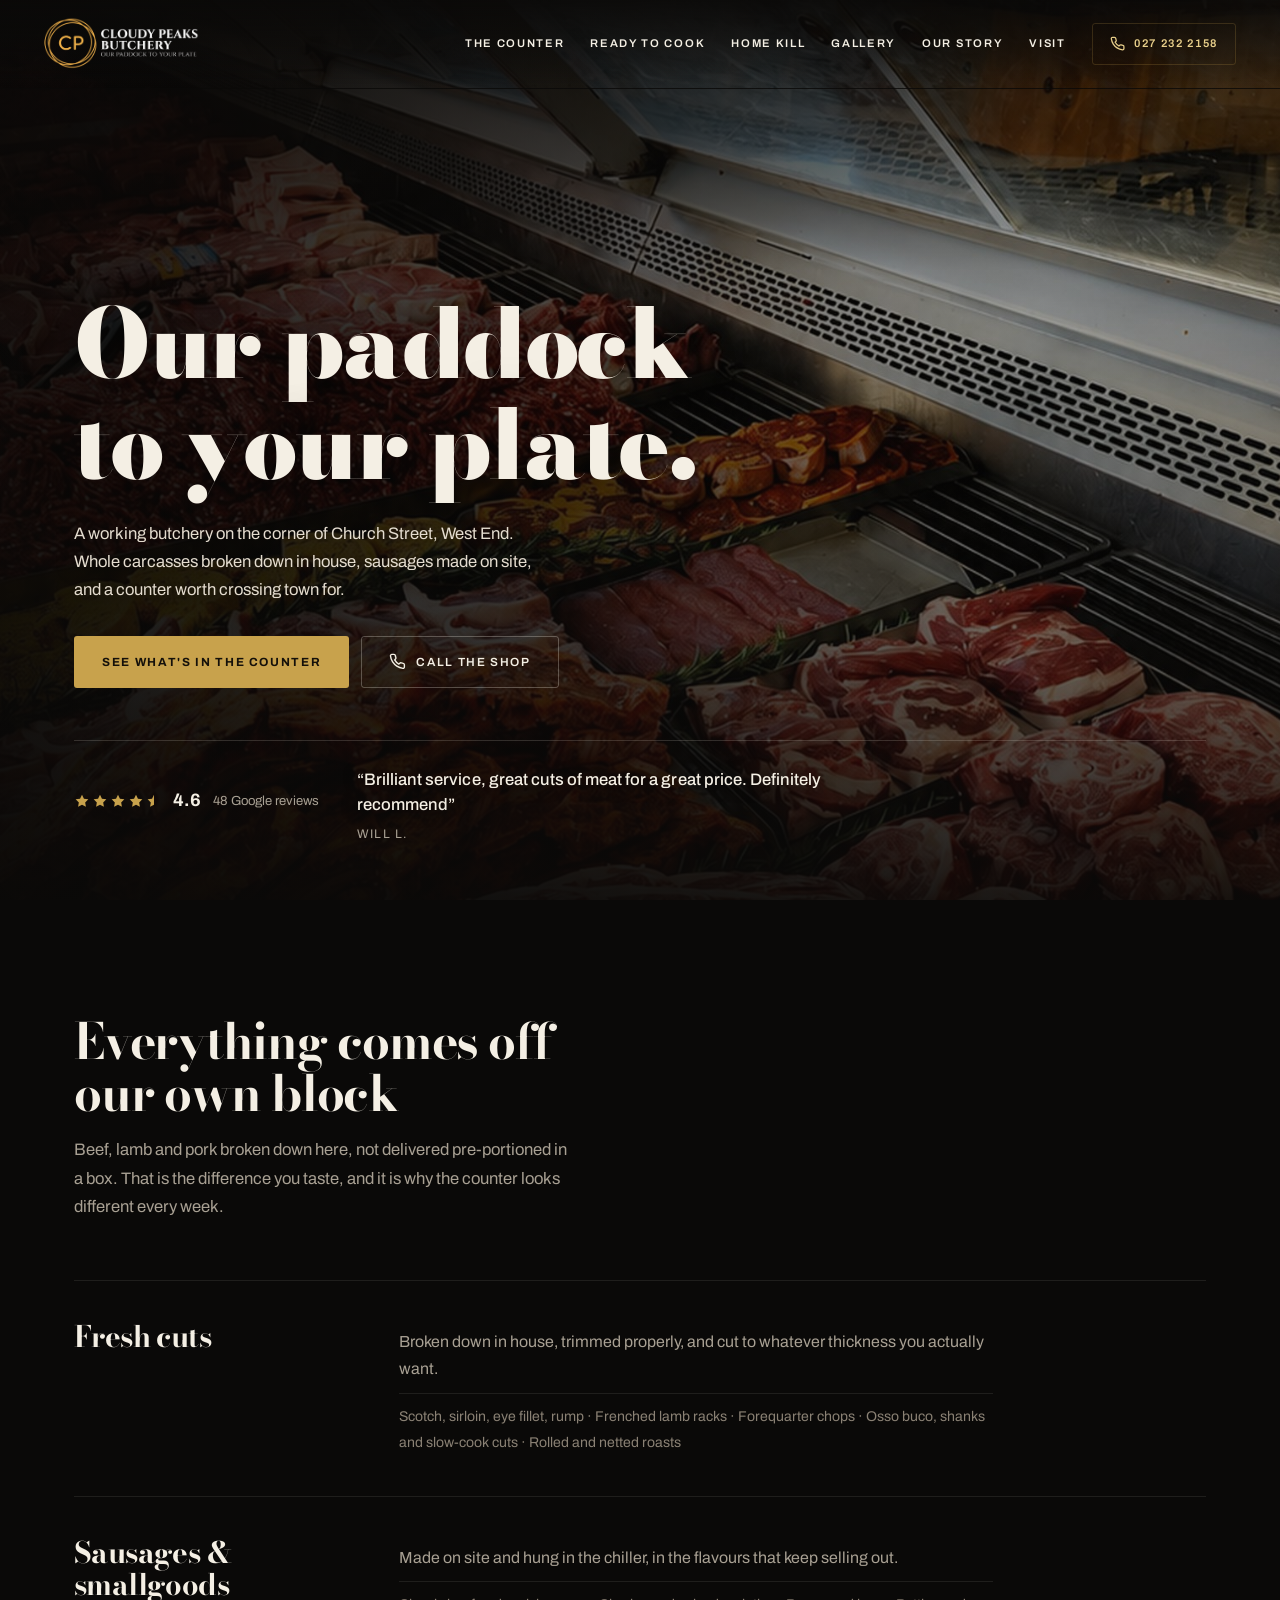
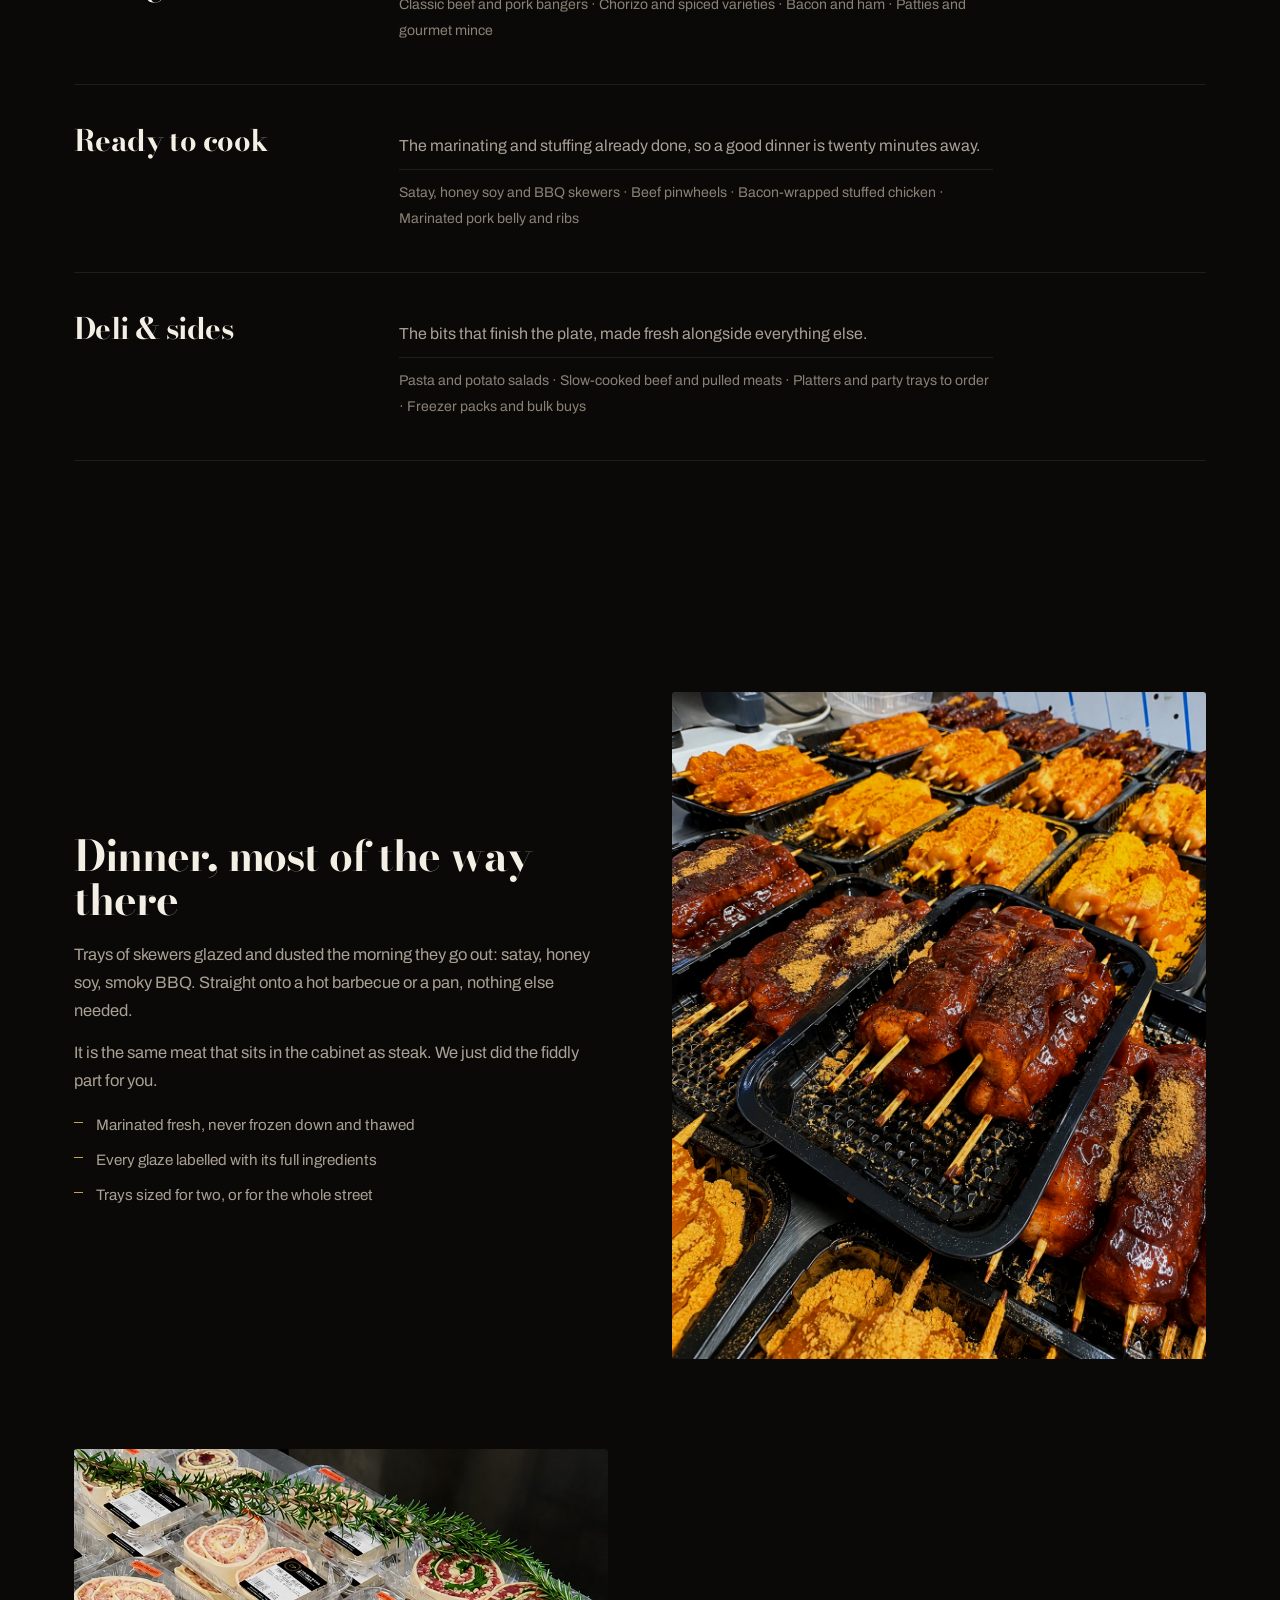
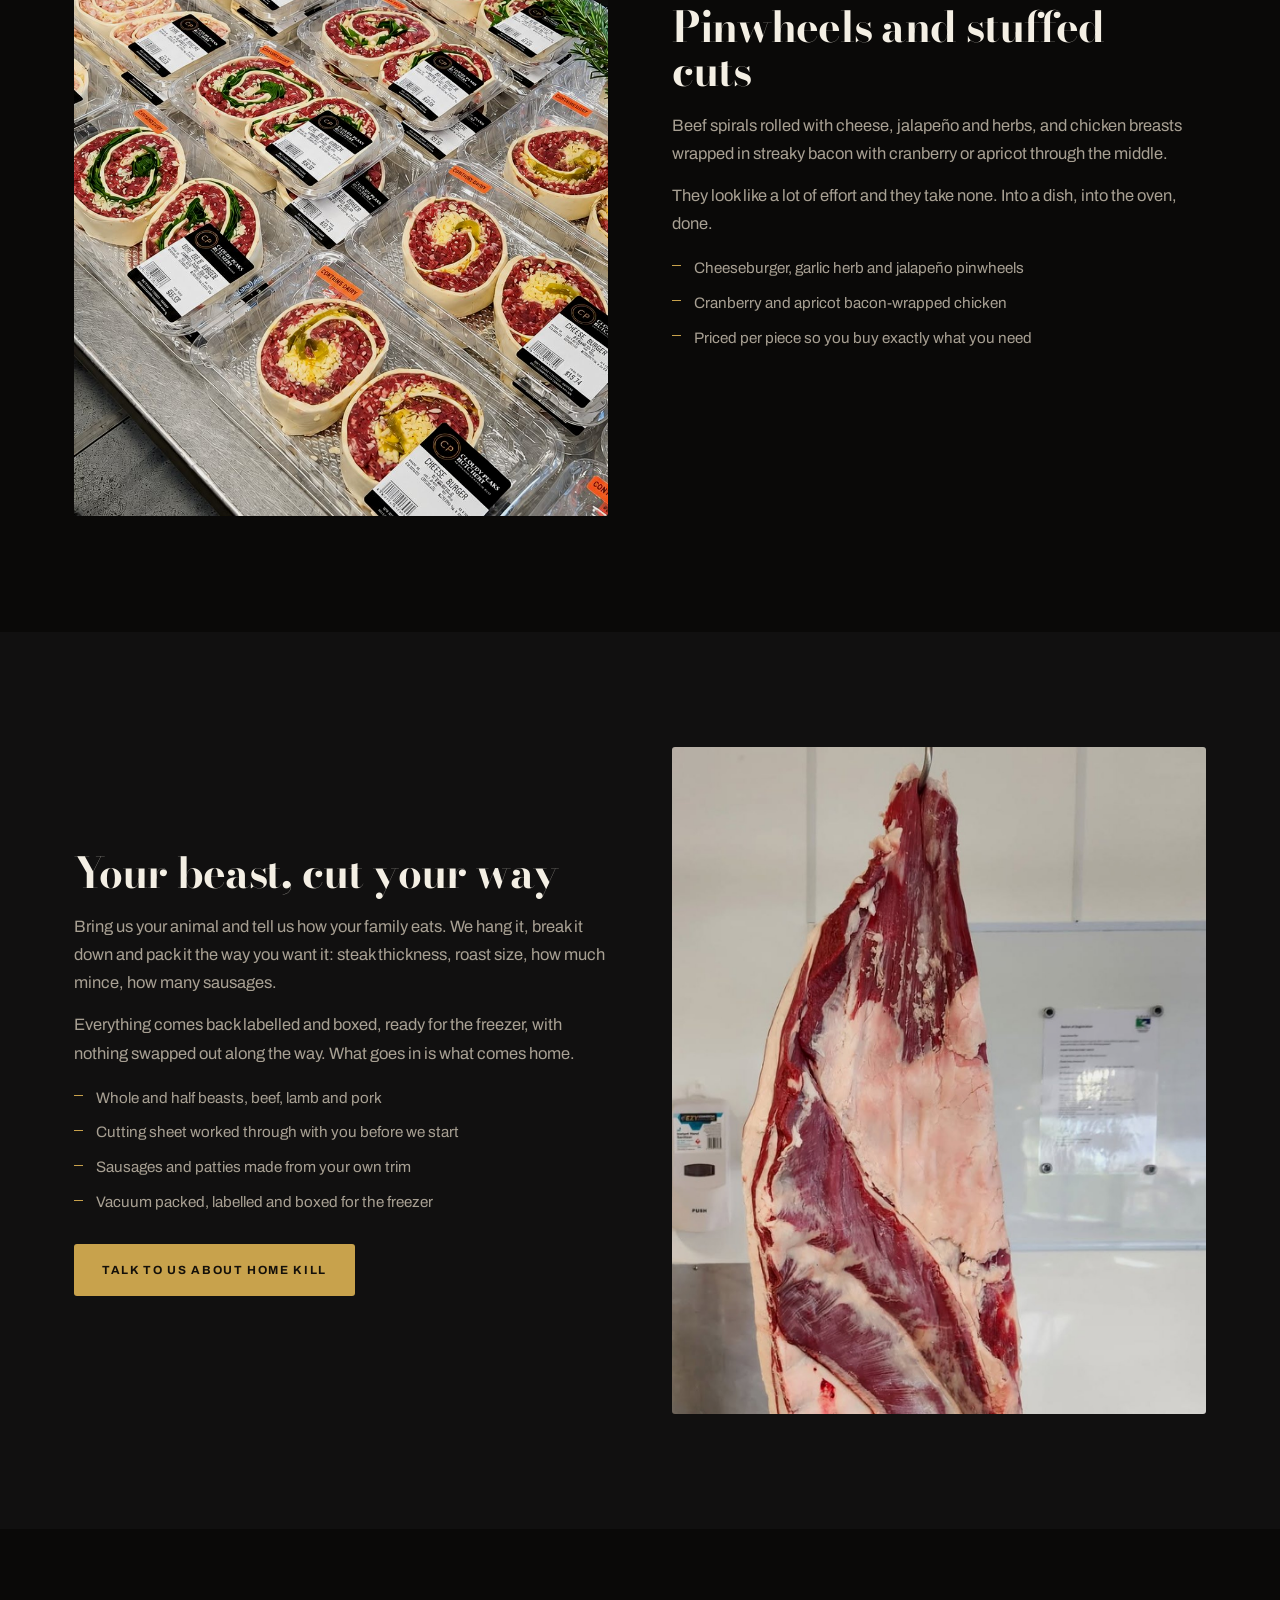
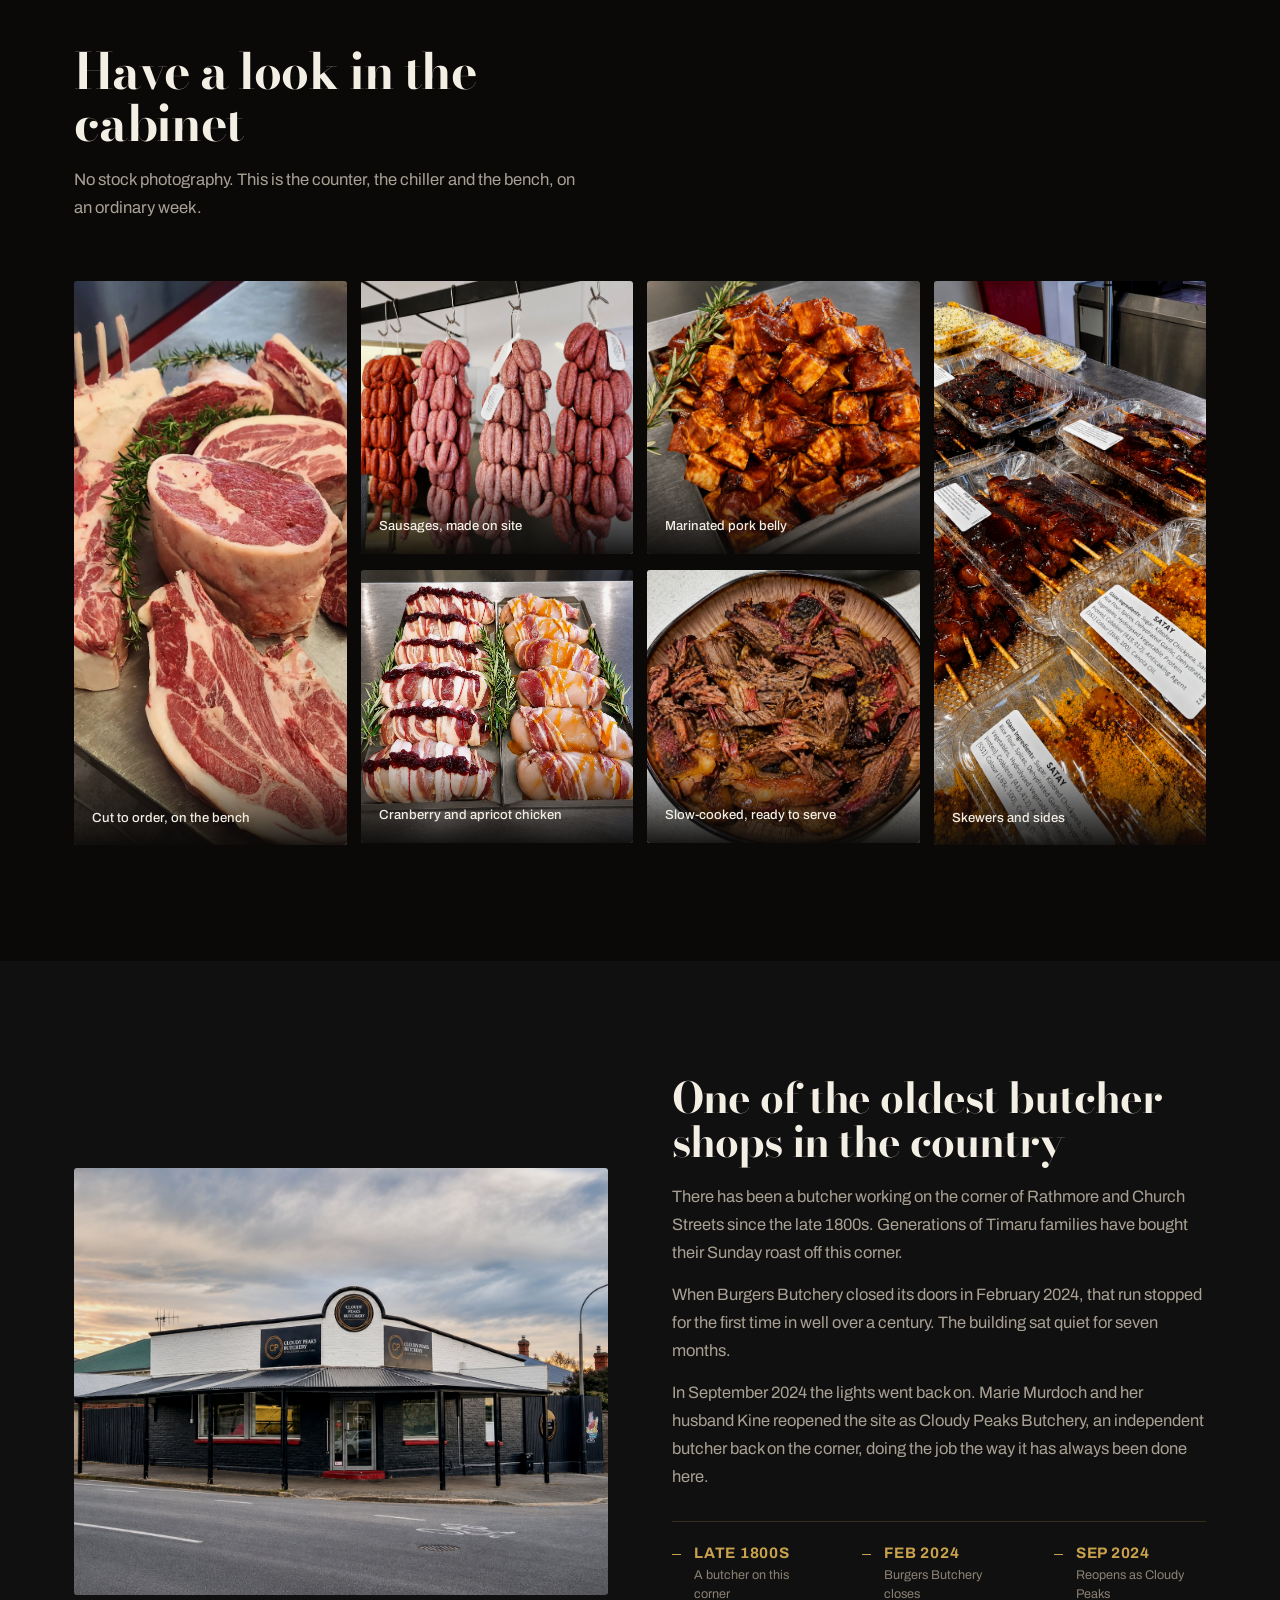
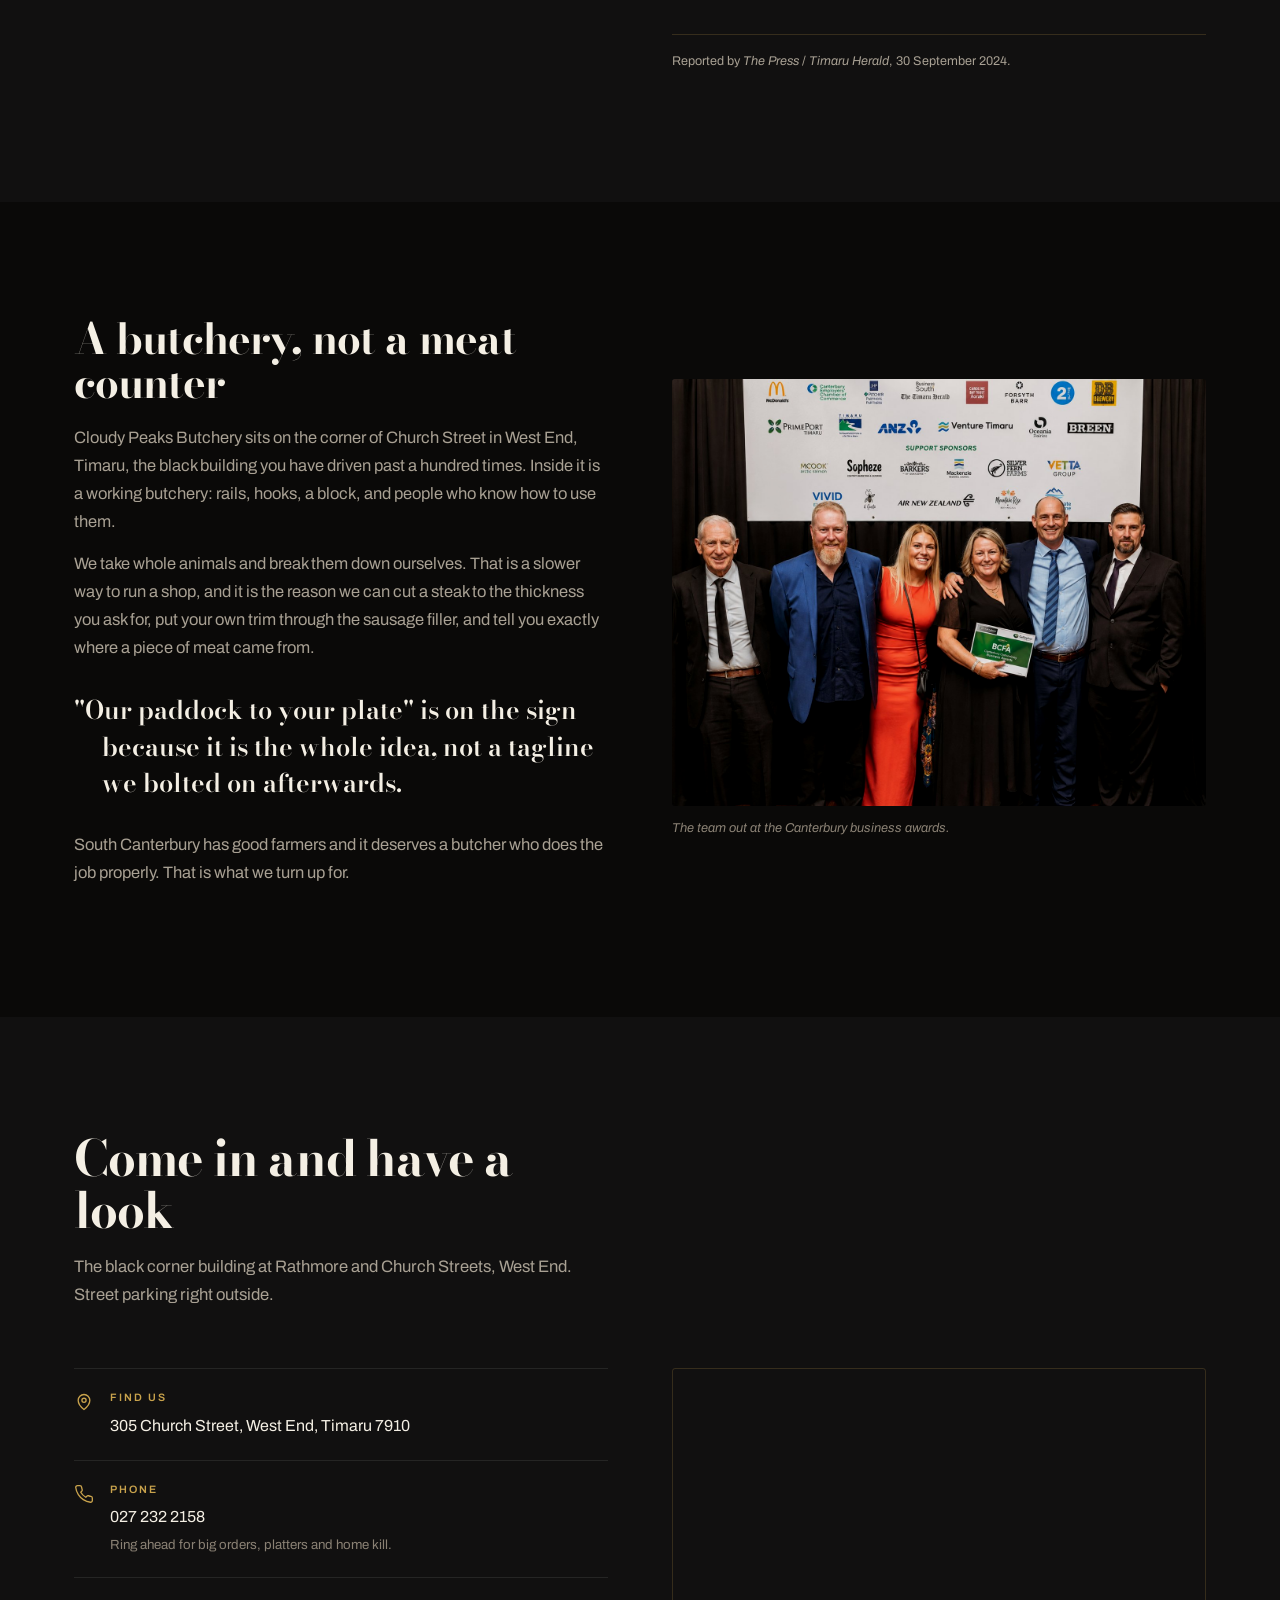
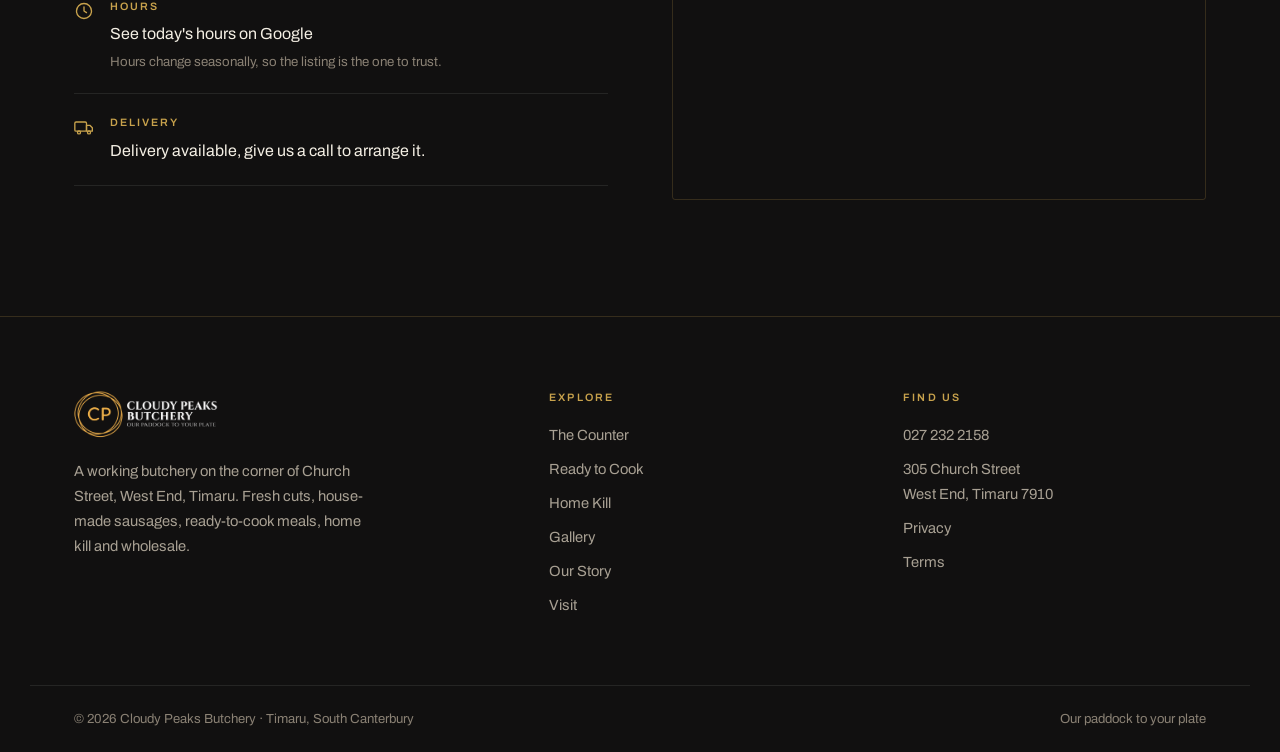
==== commit 49e42089: "Fixed cabinet hero with real Google reviews; apply impeccable + taste Hero - The display cabinet is " ====
--- a/index.html
+++ b/index.html
@@ -11,14 +11,15 @@
 <meta property="og:type" content="website">
 <meta property="og:title" content="Cloudy Peaks Butchery | Craft Butcher, West End, Timaru">
 <meta property="og:description" content="Fresh cuts, house-made sausages and ready-to-cook meals from a real butchery in West End, Timaru. Our paddock to your plate.">
-<meta property="og:image" content="https://cloudy-peaks-butchery-demo.vercel.app/img/cuts.jpg">
+<meta property="og:image" content="https://cloudy-peaks-butchery-demo.vercel.app/img/hero-cabinet.jpg">
 <meta property="og:url" content="https://cloudy-peaks-butchery-demo.vercel.app/">
 <meta name="twitter:card" content="summary_large_image">
 
 <link rel="icon" href="data:image/svg+xml,%3Csvg xmlns='http://www.w3.org/2000/svg' viewBox='0 0 100 100'%3E%3Crect width='100' height='100' rx='14' fill='%230a0908'/%3E%3Ctext x='50' y='70' font-size='52' text-anchor='middle' fill='%23c8a24c' font-family='Georgia,serif' font-weight='bold'%3ECP%3C/text%3E%3C/svg%3E">
 <link rel="preconnect" href="https://fonts.googleapis.com">
 <link rel="preconnect" href="https://fonts.gstatic.com" crossorigin>
-<link href="https://fonts.googleapis.com/css2?family=Fraunces:opsz,wght@9..144,600;9..144,700;9..144,900&family=Inter:wght@400;500;600;700&display=swap" rel="stylesheet">
+<link rel="preload" as="image" href="img/hero-cabinet.jpg" media="(min-width:781px)">
+<link href="https://fonts.googleapis.com/css2?family=Archivo:wght@400;500;600;700&family=Bodoni+Moda:opsz,wght@6..96,600;6..96,700;6..96,900&display=swap" rel="stylesheet">
 <link rel="stylesheet" href="styles.css">
 
 <script type="application/ld+json">
@@ -43,136 +44,148 @@
 </head>
 <body>
 
-<!-- ===== NAV ===== -->
+<!-- Drawn icon set: one library, one stroke weight, no unicode glyphs. -->
+<svg width="0" height="0" aria-hidden="true" focusable="false" style="position:absolute">
+  <symbol id="i-star" viewBox="0 0 24 24">
+    <path d="m12 2.6 2.94 5.96 6.58.96-4.76 4.64 1.12 6.55L12 17.62l-5.88 3.09 1.12-6.55L2.48 9.52l6.58-.96L12 2.6Z"/>
+  </symbol>
+  <symbol id="i-phone" viewBox="0 0 24 24">
+    <path d="M22 16.9v3a2 2 0 0 1-2.2 2 19.8 19.8 0 0 1-8.6-3.1 19.5 19.5 0 0 1-6-6A19.8 19.8 0 0 1 2.1 4.2 2 2 0 0 1 4.1 2h3a2 2 0 0 1 2 1.7c.1 1 .4 1.9.7 2.8a2 2 0 0 1-.5 2.1L8.1 9.9a16 16 0 0 0 6 6l1.3-1.3a2 2 0 0 1 2.1-.5c.9.3 1.8.6 2.8.7a2 2 0 0 1 1.7 2Z"/>
+  </symbol>
+  <symbol id="i-pin" viewBox="0 0 24 24">
+    <path d="M12 21s7-5.2 7-11a7 7 0 1 0-14 0c0 5.8 7 11 7 11Z"/><circle cx="12" cy="10" r="2.5"/>
+  </symbol>
+  <symbol id="i-clock" viewBox="0 0 24 24"><circle cx="12" cy="12" r="9"/><path d="M12 7v5l3 2"/></symbol>
+  <symbol id="i-van" viewBox="0 0 24 24">
+    <rect x="1" y="6" width="14" height="11" rx="1.5"/><path d="M15 10h4l3 3v4h-7z"/>
+    <circle cx="6" cy="18.5" r="1.8"/><circle cx="18" cy="18.5" r="1.8"/>
+  </symbol>
+  <symbol id="i-menu" viewBox="0 0 24 24"><path d="M4 7h16M4 12h16M4 17h16"/></symbol>
+</svg>
+
+<!-- Fixed hero plate. The page scrolls up over it: the one authored moment. -->
+<div class="hero-plate" aria-hidden="true"></div>
+
 <nav class="nav" id="nav">
   <a class="brand" href="index.html" aria-label="Cloudy Peaks Butchery">
-    <img src="img/logo.png" alt="Cloudy Peaks Butchery — our paddock to your plate" width="1400" height="503">
+    <img src="img/logo.png" alt="Cloudy Peaks Butchery, our paddock to your plate" width="1400" height="503">
   </a>
   <div class="nav-links" id="navLinks">
     <a href="#counter">The Counter</a>
     <a href="#ready">Ready to Cook</a>
     <a href="#homekill">Home Kill</a>
     <a href="#gallery">Gallery</a>
-    <a href="#heritage">Our Story</a>
-    <a href="#about">About</a>
+    <a href="#story">Our Story</a>
     <a href="#visit">Visit</a>
     <a class="nav-phone" href="tel:+64272322158">
-      <svg viewBox="0 0 24 24" aria-hidden="true"><path d="M22 16.9v3a2 2 0 0 1-2.2 2 19.8 19.8 0 0 1-8.6-3.1 19.5 19.5 0 0 1-6-6A19.8 19.8 0 0 1 2.1 4.2 2 2 0 0 1 4.1 2h3a2 2 0 0 1 2 1.7c.1 1 .4 1.9.7 2.8a2 2 0 0 1-.5 2.1L8.1 9.9a16 16 0 0 0 6 6l1.3-1.3a2 2 0 0 1 2.1-.5c.9.3 1.8.6 2.8.7a2 2 0 0 1 1.7 2Z"/></svg>
-      027 232 2158
+      <svg class="ic" aria-hidden="true"><use href="#i-phone"/></svg>027 232 2158
     </a>
   </div>
   <button class="nav-toggle" id="navToggle" aria-label="Open menu" aria-expanded="false">
-    <svg viewBox="0 0 24 24" aria-hidden="true"><path d="M4 7h16M4 12h16M4 17h16"/></svg>
+    <svg class="ic" aria-hidden="true"><use href="#i-menu"/></svg>
   </button>
 </nav>
 
-<!-- ===== HERO ===== -->
 <header class="hero">
-  <div class="hero-media" aria-hidden="true">
-    <img src="img/cuts.jpg" alt="" width="1700" height="1275" fetchpriority="high">
-  </div>
   <div class="hero-inner">
-    <p class="eyebrow">West End &middot; Timaru</p>
-    <h1><span class="gold-text">Our paddock</span><br>to your plate.</h1>
-    <p class="lede">A real butchery on the corner of Church Street. Whole carcasses broken down in
-      house, sausages made on site, and a counter worth crossing town for.</p>
+    <h1>Our paddock<br>to your plate.</h1>
+    <p class="lede">A working butchery on the corner of Church Street, West End. Whole carcasses
+      broken down in house, sausages made on site, and a counter worth crossing town for.</p>
     <div class="hero-cta">
       <a class="btn btn--gold" href="#counter">See what's in the counter</a>
       <a class="btn btn--ghost" href="tel:+64272322158">
-        <svg viewBox="0 0 24 24" aria-hidden="true"><path d="M22 16.9v3a2 2 0 0 1-2.2 2 19.8 19.8 0 0 1-8.6-3.1 19.5 19.5 0 0 1-6-6A19.8 19.8 0 0 1 2.1 4.2 2 2 0 0 1 4.1 2h3a2 2 0 0 1 2 1.7c.1 1 .4 1.9.7 2.8a2 2 0 0 1-.5 2.1L8.1 9.9a16 16 0 0 0 6 6l1.3-1.3a2 2 0 0 1 2.1-.5c.9.3 1.8.6 2.8.7a2 2 0 0 1 1.7 2Z"/></svg>
-        Call the shop
+        <svg class="ic" aria-hidden="true"><use href="#i-phone"/></svg>Call the shop
       </a>
     </div>
+
+    <!-- Real reviews, verbatim from the Google Business Profile. -->
+    <div class="verdict">
+      <a class="verdict-score" href="https://www.google.com/maps/place/Cloudy+Peaks+Butchery/@-44.3958283,171.2296862,17z" target="_blank" rel="noopener">
+        <span class="stars" role="img" aria-label="Rated 4.6 out of 5">
+          <svg class="ic" aria-hidden="true"><use href="#i-star"/></svg>
+          <svg class="ic" aria-hidden="true"><use href="#i-star"/></svg>
+          <svg class="ic" aria-hidden="true"><use href="#i-star"/></svg>
+          <svg class="ic" aria-hidden="true"><use href="#i-star"/></svg>
+          <svg class="ic is-half" aria-hidden="true"><use href="#i-star"/></svg>
+        </span>
+        <b>4.6</b>
+        <span class="verdict-count">48 Google reviews</span>
+      </a>
+      <div class="verdict-quotes" id="quotes">
+        <figure class="quote is-on">
+          <blockquote>Brilliant service, great cuts of meat for a great price. Definitely recommend</blockquote>
+          <figcaption>Will L.</figcaption>
+        </figure>
+        <figure class="quote">
+          <blockquote>Top quality mince and very good fresh brisket</blockquote>
+          <figcaption>Diane W.</figcaption>
+        </figure>
+        <figure class="quote">
+          <blockquote>Friendly staff very knowledgeable and great quality meat</blockquote>
+          <figcaption>Jireh H.</figcaption>
+        </figure>
+        <figure class="quote">
+          <blockquote>Great to have this shop back in our community. Excellent cuts and quality of meat</blockquote>
+          <figcaption>Wendy G.</figcaption>
+        </figure>
+      </div>
+    </div>
   </div>
 </header>
 
-<!-- ===== STAT BAR ===== -->
-<section class="stats" style="padding:0">
-  <div class="stats-grid">
-    <div class="stat">
-      <b class="gold-text">4.6 <span class="stars">&#9733;&#9733;&#9733;&#9733;&#9733;</span></b>
-      <span>From 48 Google reviews</span>
-    </div>
-    <div class="stat">
-      <b>305 Church Street</b>
-      <span>West End, Timaru &middot; on the corner</span>
-    </div>
-    <div class="stat">
-      <b>Home kill &amp; wholesale</b>
-      <span>Whole and half beasts, cut to your order</span>
-    </div>
-  </div>
-</section>
-
-<!-- ===== THE COUNTER ===== -->
+<main class="page">
+
 <section id="counter">
   <div class="wrap">
-    <div class="sec-head center reveal">
-      <span class="eyebrow center">What we do</span>
-      <h2>Everything comes off <span class="gold-text">our own block</span></h2>
+    <div class="lede-block">
+      <h2>Everything comes off our own block</h2>
       <p>Beef, lamb and pork broken down here, not delivered pre-portioned in a box. That is the
         difference you taste, and it is why the counter looks different every week.</p>
     </div>
-    <div class="counter-grid reveal">
-      <article class="ccard">
-        <span class="num">01</span>
-        <h3>Fresh cuts</h3>
-        <p>Broken down in house, trimmed properly, and cut to whatever thickness you actually want.</p>
-        <ul>
-          <li>Scotch, sirloin, eye fillet, rump</li>
-          <li>Frenched lamb racks and forequarter chops</li>
-          <li>Osso buco, shanks and slow-cook cuts</li>
-          <li>Rolled and netted roasts</li>
-        </ul>
-      </article>
-      <article class="ccard">
-        <span class="num">02</span>
-        <h3>Sausages &amp; smallgoods</h3>
-        <p>Made on site and hung in the chiller, in the flavours that keep selling out.</p>
-        <ul>
-          <li>Classic beef and pork bangers</li>
-          <li>Chorizo and spiced varieties</li>
-          <li>Bacon, ham and cured lines</li>
-          <li>Patties and gourmet mince</li>
-        </ul>
-      </article>
-      <article class="ccard">
-        <span class="num">03</span>
-        <h3>Ready to cook</h3>
-        <p>The marinating and stuffing already done, so a good dinner is twenty minutes away.</p>
-        <ul>
-          <li>Satay, honey soy and BBQ skewers</li>
-          <li>Beef pinwheels and cheeseburger spirals</li>
-          <li>Bacon-wrapped stuffed chicken</li>
-          <li>Marinated pork belly and ribs</li>
-        </ul>
-      </article>
-      <article class="ccard">
-        <span class="num">04</span>
-        <h3>Deli &amp; sides</h3>
-        <p>The bits that finish the plate, made fresh alongside everything else.</p>
-        <ul>
-          <li>Pasta and potato salads</li>
-          <li>Slow-cooked beef and pulled meats</li>
-          <li>Platters and party trays to order</li>
-          <li>Freezer packs and bulk buys</li>
-        </ul>
-      </article>
-    </div>
-  </div>
-</section>
-
-<div class="rule"></div>
-
-<!-- ===== READY TO COOK ===== -->
+
+    <dl class="board">
+      <div class="board-row">
+        <dt>Fresh cuts</dt>
+        <dd>
+          <p>Broken down in house, trimmed properly, and cut to whatever thickness you actually want.</p>
+          <p class="board-items">Scotch, sirloin, eye fillet, rump &middot; Frenched lamb racks &middot;
+            Forequarter chops &middot; Osso buco, shanks and slow-cook cuts &middot; Rolled and netted roasts</p>
+        </dd>
+      </div>
+      <div class="board-row">
+        <dt>Sausages &amp; smallgoods</dt>
+        <dd>
+          <p>Made on site and hung in the chiller, in the flavours that keep selling out.</p>
+          <p class="board-items">Classic beef and pork bangers &middot; Chorizo and spiced varieties &middot;
+            Bacon and ham &middot; Patties and gourmet mince</p>
+        </dd>
+      </div>
+      <div class="board-row">
+        <dt>Ready to cook</dt>
+        <dd>
+          <p>The marinating and stuffing already done, so a good dinner is twenty minutes away.</p>
+          <p class="board-items">Satay, honey soy and BBQ skewers &middot; Beef pinwheels &middot;
+            Bacon-wrapped stuffed chicken &middot; Marinated pork belly and ribs</p>
+        </dd>
+      </div>
+      <div class="board-row">
+        <dt>Deli &amp; sides</dt>
+        <dd>
+          <p>The bits that finish the plate, made fresh alongside everything else.</p>
+          <p class="board-items">Pasta and potato salads &middot; Slow-cooked beef and pulled meats &middot;
+            Platters and party trays to order &middot; Freezer packs and bulk buys</p>
+        </dd>
+      </div>
+    </dl>
+  </div>
+</section>
+
 <section id="ready">
   <div class="wrap">
-
-    <div class="feat reveal">
+    <div class="feat">
       <div class="feat-copy">
-        <span class="eyebrow">Ready to cook</span>
         <h2>Dinner, most of the way there</h2>
-        <p>Trays of skewers glazed and dusted the morning they go out — satay, honey soy, smoky BBQ.
+        <p>Trays of skewers glazed and dusted the morning they go out: satay, honey soy, smoky BBQ.
           Straight onto a hot barbecue or a pan, nothing else needed.</p>
         <p>It is the same meat that sits in the cabinet as steak. We just did the fiddly part for you.</p>
         <ul>
@@ -186,15 +199,14 @@
       </div>
     </div>
 
-    <div class="feat feat--flip reveal">
+    <div class="feat feat--flip">
       <div class="feat-copy">
-        <span class="eyebrow">House specialty</span>
         <h2>Pinwheels and stuffed cuts</h2>
-        <p>Beef spirals rolled with cheese, jalapeño and herbs, and chicken breasts wrapped in streaky
-          bacon with cranberry or apricot through the middle.</p>
+        <p>Beef spirals rolled with cheese, jalape&ntilde;o and herbs, and chicken breasts wrapped in
+          streaky bacon with cranberry or apricot through the middle.</p>
         <p>They look like a lot of effort and they take none. Into a dish, into the oven, done.</p>
         <ul>
-          <li>Cheeseburger, garlic herb and jalapeño pinwheels</li>
+          <li>Cheeseburger, garlic herb and jalape&ntilde;o pinwheels</li>
           <li>Cranberry and apricot bacon-wrapped chicken</li>
           <li>Priced per piece so you buy exactly what you need</li>
         </ul>
@@ -203,21 +215,16 @@
         <img src="img/pinwheels.jpg" alt="Cloudy Peaks beef pinwheels packed and labelled on the bench" width="1448" height="1086" loading="lazy">
       </div>
     </div>
-
-  </div>
-</section>
-
-<div class="rule"></div>
-
-<!-- ===== HOME KILL & WHOLESALE ===== -->
-<section id="homekill">
-  <div class="wrap">
-    <div class="feat reveal">
+  </div>
+</section>
+
+<section id="homekill" class="band">
+  <div class="wrap">
+    <div class="feat">
       <div class="feat-copy">
-        <span class="eyebrow">Home kill &amp; wholesale</span>
         <h2>Your beast, cut your way</h2>
         <p>Bring us your animal and tell us how your family eats. We hang it, break it down and pack it
-          the way you want it — steak thickness, roast size, how much mince, how many sausages.</p>
+          the way you want it: steak thickness, roast size, how much mince, how many sausages.</p>
         <p>Everything comes back labelled and boxed, ready for the freezer, with nothing swapped out
           along the way. What goes in is what comes home.</p>
         <ul>
@@ -226,9 +233,7 @@
           <li>Sausages and patties made from your own trim</li>
           <li>Vacuum packed, labelled and boxed for the freezer</li>
         </ul>
-        <div class="hero-cta" style="margin-top:28px">
-          <a class="btn btn--gold" href="tel:+64272322158">Talk to us about home kill</a>
-        </div>
+        <p class="feat-cta"><a class="btn btn--gold" href="tel:+64272322158">Talk to us about home kill</a></p>
       </div>
       <div class="feat-media">
         <img src="img/chiller.jpg" alt="A side of beef hanging on the rail in the Cloudy Peaks chiller" width="1200" height="1500" loading="lazy">
@@ -237,20 +242,16 @@
   </div>
 </section>
 
-<div class="rule"></div>
-
-<!-- ===== GALLERY ===== -->
 <section id="gallery">
   <div class="wrap">
-    <div class="sec-head center reveal">
-      <span class="eyebrow center">The shop</span>
-      <h2>Have a look in <span class="gold-text">the cabinet</span></h2>
+    <div class="lede-block">
+      <h2>Have a look in the cabinet</h2>
       <p>No stock photography. This is the counter, the chiller and the bench, on an ordinary week.</p>
     </div>
-    <div class="gal reveal">
+    <div class="gal">
       <figure class="tall">
-        <img src="img/cabinet.jpg" alt="The full display cabinet: mince, steaks, marinated ribs, lamb legs and rolled roasts" width="1086" height="1448" loading="lazy">
-        <figcaption>The cabinet, mid-morning</figcaption>
+        <img src="img/cuts-tile.jpg" alt="Lamb racks, forequarter chops, scotch fillet and osso buco laid out on the bench" width="900" height="1382" loading="lazy">
+        <figcaption>Cut to order, on the bench</figcaption>
       </figure>
       <figure>
         <img src="img/sausages.jpg" alt="Strings of house-made sausages hanging on hooks in the chiller" width="1122" height="1402" loading="lazy">
@@ -276,27 +277,23 @@
   </div>
 </section>
 
-<div class="rule"></div>
-
-<!-- ===== HERITAGE ===== -->
-<section id="heritage" class="heritage">
-  <div class="wrap">
-    <div class="feat feat--flip reveal">
+<section id="story" class="band">
+  <div class="wrap">
+    <div class="feat feat--flip">
       <div class="feat-copy">
-        <span class="eyebrow">Since the 1800s</span>
-        <h2>One of the oldest butcher shops <span class="gold-text">in the country</span></h2>
+        <h2>One of the oldest butcher shops in the country</h2>
         <p>There has been a butcher working on the corner of Rathmore and Church Streets since the late
           1800s. Generations of Timaru families have bought their Sunday roast off this corner.</p>
         <p>When Burgers Butchery closed its doors in February 2024, that run stopped for the first time
           in well over a century. The building sat quiet for seven months.</p>
         <p>In September 2024 the lights went back on. Marie Murdoch and her husband Kine reopened the
-          site as Cloudy Peaks Butchery &mdash; an independent butcher back on the corner, doing the job
-          the way it has always been done here.</p>
-        <div class="heritage-facts">
-          <div><b class="gold-text">Late 1800s</b><span>A butcher on this corner</span></div>
-          <div><b class="gold-text">Feb 2024</b><span>Burgers Butchery closes</span></div>
-          <div><b class="gold-text">Sep 2024</b><span>Reopens as Cloudy Peaks</span></div>
-        </div>
+          site as Cloudy Peaks Butchery, an independent butcher back on the corner, doing the job the
+          way it has always been done here.</p>
+        <ol class="timeline">
+          <li><b>Late 1800s</b><span>A butcher on this corner</span></li>
+          <li><b>Feb 2024</b><span>Burgers Butchery closes</span></li>
+          <li><b>Sep 2024</b><span>Reopens as Cloudy Peaks</span></li>
+        </ol>
         <p class="source-note">Reported by <cite>The Press</cite> / <cite>Timaru Herald</cite>,
           30 September 2024.</p>
       </div>
@@ -307,27 +304,23 @@
   </div>
 </section>
 
-<div class="rule"></div>
-
-<!-- ===== ABOUT ===== -->
 <section id="about">
   <div class="wrap">
-    <div class="about reveal">
-      <div class="about-copy">
-        <span class="eyebrow">About us</span>
+    <div class="feat">
+      <div class="feat-copy">
         <h2>A butchery, not a meat counter</h2>
-        <p>Cloudy Peaks Butchery sits on the corner of Church Street in West End, Timaru — the black
+        <p>Cloudy Peaks Butchery sits on the corner of Church Street in West End, Timaru, the black
           building you have driven past a hundred times. Inside it is a working butchery: rails, hooks,
           a block, and people who know how to use them.</p>
         <p>We take whole animals and break them down ourselves. That is a slower way to run a shop, and
           it is the reason we can cut a steak to the thickness you ask for, put your own trim through
           the sausage filler, and tell you exactly where a piece of meat came from.</p>
-        <div class="pull">"Our paddock to your plate" is on the sign because it is the whole idea, not
-          a tagline we bolted on afterwards.</div>
+        <blockquote class="pull">"Our paddock to your plate" is on the sign because it is the whole
+          idea, not a tagline we bolted on afterwards.</blockquote>
         <p>South Canterbury has good farmers and it deserves a butcher who does the job properly. That
           is what we turn up for.</p>
       </div>
-      <figure class="about-media">
+      <figure class="feat-media wide">
         <img src="img/awards.jpg" alt="The Cloudy Peaks team at the Canterbury business awards" width="1448" height="1086" loading="lazy">
         <figcaption>The team out at the Canterbury business awards.</figcaption>
       </figure>
@@ -335,27 +328,24 @@
   </div>
 </section>
 
-<div class="rule"></div>
-
-<!-- ===== VISIT ===== -->
-<section id="visit">
-  <div class="wrap">
-    <div class="sec-head reveal">
-      <span class="eyebrow">Visit</span>
+<section id="visit" class="band">
+  <div class="wrap">
+    <div class="lede-block">
       <h2>Come in and have a look</h2>
-      <p>The black corner building at Rathmore and Church Streets, West End. Street parking right outside.</p>
-    </div>
-    <div class="visit reveal">
+      <p>The black corner building at Rathmore and Church Streets, West End. Street parking right
+        outside.</p>
+    </div>
+    <div class="visit">
       <div class="visit-info">
         <div class="vrow">
-          <div class="vic"><svg viewBox="0 0 24 24" aria-hidden="true"><path d="M12 21s7-5.2 7-11a7 7 0 1 0-14 0c0 5.8 7 11 7 11Z"/><circle cx="12" cy="10" r="2.5"/></svg></div>
+          <svg class="ic vic" aria-hidden="true"><use href="#i-pin"/></svg>
           <div>
             <b>Find us</b>
             <a href="https://www.google.com/maps/place/Cloudy+Peaks+Butchery/@-44.3958283,171.2296862,17z" target="_blank" rel="noopener">305 Church Street, West End, Timaru 7910</a>
           </div>
         </div>
         <div class="vrow">
-          <div class="vic"><svg viewBox="0 0 24 24" aria-hidden="true"><path d="M22 16.9v3a2 2 0 0 1-2.2 2 19.8 19.8 0 0 1-8.6-3.1 19.5 19.5 0 0 1-6-6A19.8 19.8 0 0 1 2.1 4.2 2 2 0 0 1 4.1 2h3a2 2 0 0 1 2 1.7c.1 1 .4 1.9.7 2.8a2 2 0 0 1-.5 2.1L8.1 9.9a16 16 0 0 0 6 6l1.3-1.3a2 2 0 0 1 2.1-.5c.9.3 1.8.6 2.8.7a2 2 0 0 1 1.7 2Z"/></svg></div>
+          <svg class="ic vic" aria-hidden="true"><use href="#i-phone"/></svg>
           <div>
             <b>Phone</b>
             <a href="tel:+64272322158">027 232 2158</a>
@@ -366,18 +356,18 @@
              confirmed this links to the Google listing, so whatever a visitor
              sees is the live, correct hours rather than a guess baked into HTML. -->
         <div class="vrow">
-          <div class="vic"><svg viewBox="0 0 24 24" aria-hidden="true"><circle cx="12" cy="12" r="9"/><path d="M12 7v5l3 2"/></svg></div>
+          <svg class="ic vic" aria-hidden="true"><use href="#i-clock"/></svg>
           <div>
             <b>Hours</b>
-            <a href="https://www.google.com/maps/place/Cloudy+Peaks+Butchery/@-44.3958283,171.2296862,17z" target="_blank" rel="noopener">See today's hours on Google &rarr;</a>
+            <a href="https://www.google.com/maps/place/Cloudy+Peaks+Butchery/@-44.3958283,171.2296862,17z" target="_blank" rel="noopener">See today's hours on Google</a>
             <small>Hours change seasonally, so the listing is the one to trust.</small>
           </div>
         </div>
         <div class="vrow">
-          <div class="vic"><svg viewBox="0 0 24 24" aria-hidden="true"><rect x="1" y="6" width="14" height="11" rx="1.5"/><path d="M15 10h4l3 3v4h-7z"/><circle cx="6" cy="18.5" r="1.8"/><circle cx="18" cy="18.5" r="1.8"/></svg></div>
+          <svg class="ic vic" aria-hidden="true"><use href="#i-van"/></svg>
           <div>
             <b>Delivery</b>
-            <span>Delivery available — give us a call to arrange it.</span>
+            <span>Delivery available, give us a call to arrange it.</span>
           </div>
         </div>
       </div>
@@ -391,7 +381,6 @@
   </div>
 </section>
 
-<!-- ===== FOOTER ===== -->
 <footer class="footer">
   <div class="footer-top">
     <div>
@@ -405,8 +394,7 @@
       <a href="#ready">Ready to Cook</a>
       <a href="#homekill">Home Kill</a>
       <a href="#gallery">Gallery</a>
-      <a href="#heritage">Our Story</a>
-      <a href="#about">About</a>
+      <a href="#story">Our Story</a>
       <a href="#visit">Visit</a>
     </div>
     <div class="footer-col">
@@ -423,6 +411,8 @@
   </div>
 </footer>
 
+</main>
+
 <script>document.getElementById('yr').textContent=new Date().getFullYear();</script>
 <script src="main.js"></script>
 </body>
--- a/styles.css
+++ b/styles.css
@@ -1,211 +1,268 @@
 /* Cloudy Peaks Butchery — black & gold
-   Display: Fraunces · Body: Inter · Ground: warm near-black, accent: brushed gold */
+   Display: Bodoni Moda · Body: Archivo
+   The gold is sampled from the shop's own signage; the ground is the
+   painted brick of the building rather than a neutral black. */
 
 :root{
-  --black:#0a0908;          /* page ground */
-  --char:#121010;           /* raised panels */
-  --char-2:#1a1716;         /* cards */
-  --bone:#f4efe4;           /* primary text */
-  --muted:#a49c8e;          /* secondary text */
-  --muted-dim:#6f685e;      /* tertiary */
-  --gold:#c8a24c;           /* brand gold */
-  --gold-lit:#e7ce8a;       /* highlight gold */
-  --gold-deep:#8f6f2b;      /* shadow gold */
-  --line:rgba(200,162,76,.22);
-  --line-soft:rgba(244,239,228,.10);
-  --radius:2px;
+  --black:#0a0908;
+  --char:#111010;
+  --char-2:#181615;
+  --bone:#f4efe4;
+  --muted:#a8a093;
+  --muted-dim:#8a8174;   /* 5.19:1 on --black, 4.95:1 on --char */
+  --gold:#c8a24c;
+  --gold-lit:#e7ce8a;
+  --gold-deep:#8f6f2b;
+  --line:rgba(200,162,76,.20);
+  --line-soft:rgba(244,239,228,.09);
+  --radius:3px;
   --maxw:1220px;
   --pad:clamp(20px,5vw,44px);
-  --gold-grad:linear-gradient(100deg,var(--gold-deep) 0%,var(--gold) 26%,var(--gold-lit) 50%,var(--gold) 74%,var(--gold-deep) 100%);
+  --ease:cubic-bezier(.16,1,.3,1);
 }
 
 *{box-sizing:border-box;margin:0;padding:0}
 html{scroll-behavior:smooth}
 body{
-  font-family:"Inter",system-ui,-apple-system,sans-serif;
+  font-family:"Archivo",system-ui,-apple-system,sans-serif;
   background:var(--black);color:var(--bone);
   font-size:16.5px;line-height:1.7;-webkit-font-smoothing:antialiased;
   overflow-x:hidden;
 }
 img{display:block;max-width:100%}
 a{color:inherit;text-decoration:none}
-h1,h2,h3,h4{font-family:"Fraunces","Georgia",serif;font-weight:700;line-height:1.06;letter-spacing:-.015em}
+h1,h2,h3{font-family:"Bodoni Moda","Didot","Georgia",serif;font-weight:700;line-height:1.05;letter-spacing:-.025em}
+
+/* Browser surfaces belong to the design too. */
+::selection{background:var(--gold);color:#14100a}
+:focus-visible{outline:2px solid var(--gold-lit);outline-offset:3px;border-radius:2px}
+html{scrollbar-color:var(--gold-deep) var(--black);scrollbar-width:thin;accent-color:var(--gold)}
+::-webkit-scrollbar{width:11px;height:11px}
+::-webkit-scrollbar-track{background:var(--black)}
+::-webkit-scrollbar-thumb{background:#3a3128;border:3px solid var(--black);border-radius:8px}
+::-webkit-scrollbar-thumb:hover{background:var(--gold-deep)}
+a{text-underline-offset:.22em;text-decoration-thickness:1px}
 
 .wrap{max-width:var(--maxw);margin:0 auto;padding:0 var(--pad)}
-section{padding:clamp(68px,9vw,124px) 0}
-
-/* ---------- shared bits ---------- */
-.eyebrow{
-  display:inline-flex;align-items:center;gap:12px;
-  font-family:"Inter",sans-serif;font-size:.66rem;font-weight:600;
-  letter-spacing:.32em;text-transform:uppercase;color:var(--gold);
-}
-.eyebrow::before{content:"";width:30px;height:1px;background:var(--gold);opacity:.8}
-.eyebrow.center{justify-content:center}
-.eyebrow.center::after{content:"";width:30px;height:1px;background:var(--gold);opacity:.8}
-
-.gold-text{
-  background:var(--gold-grad);-webkit-background-clip:text;background-clip:text;
-  color:transparent;
-}
-
-.sec-head{max-width:660px;margin-bottom:clamp(38px,5vw,58px)}
-.sec-head.center{margin-left:auto;margin-right:auto;text-align:center}
-.sec-head h2{font-size:clamp(2rem,4.4vw,3.2rem);margin:16px 0 14px}
-.sec-head p{color:var(--muted);font-size:1.03rem}
-
-.rule{height:1px;background:linear-gradient(90deg,transparent,var(--line),transparent)}
+section{padding:clamp(66px,9vw,120px) 0}
+.band{background:var(--char)}
+
+/* Shared icon sizing — one stroke weight across the set. */
+.ic{width:1em;height:1em;fill:none;stroke:currentColor;stroke-width:1.6;
+    stroke-linecap:round;stroke-linejoin:round;flex:none}
+
+.lede-block{max-width:56ch;margin-bottom:clamp(38px,5vw,60px)}
+.lede-block h2{font-size:clamp(2rem,4.3vw,3.1rem);margin-bottom:16px}
+.lede-block p{color:var(--muted);font-size:1.04rem;max-width:62ch}
 
 /* ---------- buttons ---------- */
 .btn{
   display:inline-flex;align-items:center;justify-content:center;gap:10px;
-  font-size:.74rem;font-weight:600;letter-spacing:.16em;text-transform:uppercase;
-  padding:15px 28px;border:1px solid transparent;border-radius:var(--radius);
-  cursor:pointer;transition:background .25s,color .25s,border-color .25s,transform .2s;
-}
-.btn svg{width:15px;height:15px;fill:none;stroke:currentColor;stroke-width:2;stroke-linecap:round;stroke-linejoin:round}
-.btn--gold{background:var(--gold-grad);color:#17120a;font-weight:700}
-.btn--gold:hover{transform:translateY(-2px);filter:brightness(1.09)}
-.btn--ghost{border-color:var(--line);color:var(--bone)}
-.btn--ghost:hover{border-color:var(--gold);color:var(--gold-lit);background:rgba(200,162,76,.07)}
+  font-size:.74rem;font-weight:600;letter-spacing:.14em;text-transform:uppercase;
+  padding:15px 27px;border:1px solid transparent;border-radius:var(--radius);
+  cursor:pointer;transition:background .25s,color .25s,border-color .25s,transform .2s var(--ease);
+}
+.btn .ic{font-size:1.05rem;stroke-width:2}
+.btn--gold{background:var(--gold);color:#14100a;font-weight:700}
+.btn--gold:hover{background:var(--gold-lit);transform:translateY(-2px)}
+.btn--ghost{border-color:rgba(244,239,228,.28);color:var(--bone)}
+.btn--ghost:hover{border-color:var(--gold);color:var(--gold-lit)}
 
 /* ---------- nav ---------- */
 .nav{
   position:fixed;inset:0 0 auto 0;z-index:60;
   display:flex;align-items:center;justify-content:space-between;gap:24px;
   padding:16px var(--pad);
-  background:rgba(10,9,8,.82);backdrop-filter:blur(14px);
-  border-bottom:1px solid transparent;transition:padding .3s,border-color .3s,background .3s;
-}
-.nav.scrolled{padding:10px var(--pad);border-bottom-color:var(--line);background:rgba(10,9,8,.95)}
-.brand img{height:60px;width:auto;transition:height .3s}
-.nav.scrolled .brand img{height:48px}
+  background:linear-gradient(180deg,rgba(10,9,8,.82),rgba(10,9,8,0));
+  border-bottom:1px solid transparent;
+  transition:border-color .3s,background-color .3s,backdrop-filter .3s;
+}
+.nav.scrolled{
+  border-bottom-color:var(--line);
+  background:rgba(10,9,8,.94);backdrop-filter:blur(14px);
+}
+.brand img{height:56px;width:auto;transform-origin:left center;transition:transform .3s var(--ease)}
+.nav.scrolled .brand img{transform:scale(.86)}
 .nav-links{display:flex;align-items:center;gap:26px}
 .nav-links a{font-size:.7rem;font-weight:600;letter-spacing:.15em;text-transform:uppercase;color:var(--bone);transition:color .2s}
 .nav-links a:hover{color:var(--gold-lit)}
 .nav-phone{
   display:inline-flex;align-items:center;gap:9px;
-  border:1px solid var(--line);padding:10px 18px;border-radius:var(--radius);
+  border:1px solid var(--line);padding:10px 17px;border-radius:var(--radius);
   color:var(--gold-lit) !important;
 }
-.nav-phone:hover{background:var(--gold-grad);color:#17120a !important;border-color:transparent}
-.nav-phone svg{width:14px;height:14px;fill:none;stroke:currentColor;stroke-width:2;stroke-linecap:round;stroke-linejoin:round}
+.nav-phone .ic{font-size:.95rem;stroke-width:2}
+.nav-phone:hover{background:var(--gold);color:#14100a !important;border-color:transparent}
 .nav-toggle{display:none;background:none;border:none;color:var(--bone);cursor:pointer;padding:6px;line-height:0}
-.nav-toggle svg{width:28px;height:28px;fill:none;stroke:currentColor;stroke-width:1.8;stroke-linecap:round}
-
-/* ---------- hero ---------- */
-.hero{position:relative;min-height:min(94svh,880px);display:flex;align-items:flex-end;overflow:hidden;background:var(--black)}
-.hero-media{position:absolute;inset:0;z-index:0}
-.hero-media img{width:100%;height:100%;object-fit:cover;object-position:center 58%}
-.hero::after{
-  content:"";position:absolute;inset:0;z-index:1;pointer-events:none;
+.nav-toggle .ic{font-size:28px;stroke-width:1.8}
+
+/* ---------- fixed hero plate ---------- */
+.hero-plate{
+  position:fixed;inset:0;z-index:0;
+  background:#0a0908 url('img/hero-cabinet.jpg') center 42% / cover no-repeat;
+}
+.hero-plate::after{
+  content:"";position:absolute;inset:0;
   background:
-    linear-gradient(180deg,rgba(10,9,8,.86) 0%,rgba(10,9,8,.34) 28%,rgba(10,9,8,.72) 66%,var(--black) 100%),
-    linear-gradient(90deg,rgba(10,9,8,.9) 0%,rgba(10,9,8,.5) 46%,rgba(10,9,8,.14) 82%);
-}
-.hero-inner{position:relative;z-index:2;width:100%;max-width:var(--maxw);margin:0 auto;padding:150px var(--pad) clamp(52px,7vw,86px)}
+    linear-gradient(180deg,rgba(10,9,8,.78) 0%,rgba(10,9,8,.22) 30%,rgba(10,9,8,.55) 72%,rgba(10,9,8,.92) 100%),
+    linear-gradient(96deg,rgba(8,7,6,.92) 0%,rgba(8,7,6,.62) 42%,rgba(8,7,6,.12) 78%);
+}
+.hero{
+  position:relative;z-index:1;
+  min-height:min(100svh,940px);display:flex;align-items:flex-end;
+}
+.hero-inner{width:100%;max-width:var(--maxw);margin:0 auto;padding:148px var(--pad) clamp(40px,5vw,64px)}
 .hero h1{
-  font-size:clamp(2.7rem,7.4vw,5.6rem);margin:20px 0 22px;max-width:15ch;
-  text-shadow:0 3px 40px rgba(0,0,0,.7);
-}
-.hero .lede{color:#ddd5c8;font-size:clamp(1rem,1.35vw,1.12rem);max-width:46ch;margin-bottom:32px;text-shadow:0 1px 16px rgba(0,0,0,.7)}
-.hero-cta{display:flex;flex-wrap:wrap;gap:12px}
-
-/* ---------- stat bar ---------- */
-.stats{border-top:1px solid var(--line);border-bottom:1px solid var(--line);background:var(--char)}
-.stats-grid{display:grid;grid-template-columns:repeat(3,1fr);max-width:var(--maxw);margin:0 auto}
-.stat{padding:clamp(26px,3.4vw,40px) var(--pad);border-right:1px solid var(--line-soft)}
-.stat:last-child{border-right:none}
-.stat b{display:block;font-family:"Fraunces",serif;font-size:clamp(1.5rem,2.6vw,2.05rem);font-weight:700;line-height:1.05;margin-bottom:5px}
-.stat span{color:var(--muted);font-size:.83rem;letter-spacing:.04em}
-.stat .stars{color:var(--gold);letter-spacing:2px;font-size:.95rem}
-
-/* ---------- counter cards ---------- */
-.counter-grid{display:grid;grid-template-columns:repeat(4,1fr);gap:1px;background:var(--line-soft);border:1px solid var(--line-soft)}
-.ccard{background:var(--char);padding:clamp(28px,3vw,40px) clamp(22px,2.4vw,32px);transition:background .3s}
-.ccard:hover{background:var(--char-2)}
-.ccard .num{font-family:"Fraunces",serif;font-size:.8rem;color:var(--gold);letter-spacing:.16em}
-.ccard h3{font-size:1.32rem;margin:14px 0 12px}
-.ccard p{color:var(--muted);font-size:.94rem}
-.ccard ul{list-style:none;margin-top:14px}
-.ccard li{color:var(--muted-dim);font-size:.86rem;padding-left:16px;position:relative;line-height:1.75}
-.ccard li::before{content:"";position:absolute;left:0;top:.72em;width:5px;height:5px;background:var(--gold);opacity:.75}
-
-/* ---------- feature rows (zig-zag) ---------- */
+  font-size:clamp(2.9rem,8vw,6rem);font-weight:900;margin-bottom:24px;
+  text-shadow:0 4px 50px rgba(0,0,0,.75);
+}
+.hero .lede{
+  color:#e4dccf;font-size:clamp(1rem,1.3vw,1.1rem);max-width:48ch;margin-bottom:32px;
+  text-shadow:0 1px 18px rgba(0,0,0,.8);
+}
+.hero-cta{display:flex;flex-wrap:wrap;gap:12px;margin-bottom:clamp(34px,4.5vw,52px)}
+
+/* ---------- the verdict: real reviews, in the hero ---------- */
+.verdict{
+  display:flex;align-items:center;gap:clamp(20px,3vw,40px);flex-wrap:wrap;
+  padding-top:26px;border-top:1px solid rgba(244,239,228,.16);
+}
+.verdict-score{display:flex;align-items:center;gap:11px;flex:none}
+.stars{display:inline-flex;gap:2px;color:var(--gold)}
+.stars .ic{font-size:16px;fill:currentColor;stroke:none}
+.stars .is-half{
+  -webkit-mask-image:linear-gradient(90deg,#000 52%,transparent 52%);
+          mask-image:linear-gradient(90deg,#000 52%,transparent 52%);
+}
+.verdict-score b{font-size:1.12rem;font-weight:700;line-height:1;letter-spacing:.01em}
+.verdict-count{color:var(--muted);font-size:.82rem;white-space:nowrap}
+.verdict-score:hover .verdict-count{color:var(--gold-lit)}
+
+.verdict-quotes{position:relative;flex:1;min-width:min(100%,300px);min-height:4.2em}
+.quote{
+  position:absolute;inset:0;margin:0;
+  opacity:0;transform:translateY(6px);pointer-events:none;
+  transition:opacity .6s var(--ease),transform .6s var(--ease);
+}
+.quote.is-on{opacity:1;transform:none;pointer-events:auto}
+.quote blockquote{
+  font-size:clamp(.98rem,1.3vw,1.08rem);font-weight:500;line-height:1.5;
+  color:var(--bone);max-width:52ch;letter-spacing:.002em;
+  text-shadow:0 1px 16px rgba(0,0,0,.8);
+}
+.quote blockquote::before{content:"\201C"}
+.quote blockquote::after{content:"\201D"}
+.quote figcaption{color:var(--muted);font-size:.78rem;letter-spacing:.1em;text-transform:uppercase;margin-top:7px}
+
+/* the page rides up over the fixed plate */
+.page{position:relative;z-index:2;background:var(--black)}
+
+/* ---------- the board (replaces the card grid) ---------- */
+.board{border-top:1px solid var(--line-soft)}
+.board-row{
+  display:grid;grid-template-columns:minmax(190px,.34fr) 1fr;
+  gap:clamp(18px,4vw,56px);align-items:baseline;
+  padding:clamp(26px,3.4vw,40px) 0;border-bottom:1px solid var(--line-soft);
+  transition:border-color .3s;
+}
+.board-row:hover{border-bottom-color:var(--line)}
+.board dt{
+  font-family:"Bodoni Moda","Didot","Georgia",serif;font-weight:700;letter-spacing:-.02em;
+  font-size:clamp(1.35rem,2.3vw,1.85rem);line-height:1.1;color:var(--bone);
+}
+.board dd{margin:0;max-width:66ch}
+.board dd p{color:var(--muted);font-size:1rem}
+.board .board-items{
+  color:var(--muted-dim);font-size:.88rem;line-height:1.85;margin-top:10px;
+  padding-top:10px;border-top:1px solid var(--line-soft);
+}
+
+/* ---------- feature rows ---------- */
 .feat{display:grid;grid-template-columns:1fr 1fr;gap:clamp(32px,5vw,74px);align-items:center}
-.feat + .feat{margin-top:clamp(56px,7vw,104px)}
-.feat h2{font-size:clamp(1.8rem,3.4vw,2.6rem);margin:16px 0 16px}
-.feat p{color:var(--muted);margin-bottom:14px}
+.feat + .feat{margin-top:clamp(58px,7vw,108px)}
+.feat h2{font-size:clamp(1.85rem,3.4vw,2.65rem);margin-bottom:18px;max-width:18ch}
+.feat p{color:var(--muted);margin-bottom:14px;max-width:60ch}
 .feat ul{list-style:none;margin-top:18px}
-.feat li{padding-left:22px;position:relative;color:var(--muted);font-size:.95rem;margin-bottom:9px}
+.feat li{padding-left:22px;position:relative;color:var(--muted);font-size:.95rem;margin-bottom:9px;max-width:56ch}
 .feat li::before{content:"";position:absolute;left:0;top:.62em;width:9px;height:1px;background:var(--gold)}
-.feat-media{position:relative}
-.feat-media img{width:100%;height:auto;aspect-ratio:4/5;object-fit:cover;border-radius:var(--radius)}
+.feat-cta{margin-top:28px}
+.feat-media{position:relative;margin:0}
+.feat-media img{
+  width:100%;height:auto;aspect-ratio:4/5;object-fit:cover;border-radius:var(--radius);
+  filter:brightness(.92) contrast(1.05) saturate(1.04);
+}
 .feat-media.wide img{aspect-ratio:5/4;height:auto}
-.feat-media::after{content:"";position:absolute;inset:0;border:1px solid var(--line);pointer-events:none;border-radius:var(--radius)}
+.feat-media figcaption{margin-top:12px;color:var(--muted-dim);font-size:.8rem;font-style:italic}
 .feat--flip .feat-media{order:-1}
 
 /* ---------- gallery ---------- */
 .gal{display:grid;grid-template-columns:repeat(4,1fr);gap:14px}
 .gal figure{position:relative;margin:0;overflow:hidden;border-radius:var(--radius);background:var(--char)}
-.gal img{width:100%;height:100%;object-fit:cover;transition:transform .8s cubic-bezier(.16,1,.3,1)}
-.gal figure:hover img{transform:scale(1.06)}
+.gal img{
+  width:100%;height:100%;object-fit:cover;
+  filter:brightness(.95) contrast(1.04) saturate(1.04);
+  transition:transform .9s var(--ease),filter .5s;
+}
+.gal figure:hover img{transform:scale(1.055);filter:brightness(1.02) contrast(1.05) saturate(1.06)}
 .gal figcaption{
-  position:absolute;inset:auto 0 0 0;padding:44px 18px 16px;
-  font-size:.82rem;font-weight:500;letter-spacing:.03em;color:var(--bone);
+  position:absolute;inset:auto 0 0 0;padding:46px 18px 16px;
+  font-size:.82rem;font-weight:500;color:var(--bone);
   background:linear-gradient(0deg,rgba(10,9,8,.92),transparent);
 }
-.gal .tall{grid-row:span 2}
 .gal figure:not(.tall){aspect-ratio:1/1}
-.gal .tall{aspect-ratio:1/2.07}
-.gal figure::after{content:"";position:absolute;inset:0;border:1px solid var(--line-soft);pointer-events:none}
-
-/* ---------- about / award ---------- */
-.about{display:grid;grid-template-columns:1.05fr .95fr;gap:clamp(34px,5vw,70px);align-items:center}
-.about-media{position:relative}
-.about-media img{width:100%;height:auto;aspect-ratio:4/3;object-fit:cover;border-radius:var(--radius);object-position:center 58%}
-.about-media figcaption{margin-top:12px;color:var(--muted-dim);font-size:.8rem;font-style:italic}
-.about h2{font-size:clamp(1.9rem,3.6vw,2.8rem);margin:16px 0 18px}
-.about p{color:var(--muted);margin-bottom:14px}
+.gal .tall{grid-row:span 2;aspect-ratio:1/2.07}
+
+/* ---------- pull quote ---------- */
 .pull{
-  border-left:2px solid var(--gold);padding:6px 0 6px 22px;margin:26px 0;
-  font-family:"Fraunces",serif;font-size:1.22rem;line-height:1.45;color:var(--bone);
-}
-
-/* ---------- visit / contact ---------- */
+  font-family:"Bodoni Moda","Didot","Georgia",serif;font-size:clamp(1.3rem,2.1vw,1.6rem);
+  font-weight:600;line-height:1.42;color:var(--bone);
+  margin:30px 0;padding-left:1.1em;text-indent:-1.1em;max-width:34ch;
+}
+
+/* ---------- timeline ---------- */
+.timeline{
+  list-style:none;display:grid;grid-template-columns:repeat(3,auto);
+  justify-content:start;gap:clamp(20px,3vw,44px);
+  margin:30px 0 6px;padding:22px 0;
+  border-top:1px solid var(--line);border-bottom:1px solid var(--line);
+}
+.timeline b{
+  display:block;font-size:.95rem;font-weight:700;letter-spacing:.05em;
+  text-transform:uppercase;color:var(--gold);line-height:1.2;margin-bottom:4px;
+}
+.timeline span{color:var(--muted-dim);font-size:.79rem;line-height:1.45;display:block}
+.source-note{color:var(--muted-dim);font-size:.79rem;margin-top:16px}
+.source-note cite{font-style:italic}
+
+/* ---------- visit ---------- */
 .visit{display:grid;grid-template-columns:1fr 1fr;gap:clamp(34px,5vw,66px);align-items:start}
 .vrow{display:flex;gap:16px;padding:20px 0;border-bottom:1px solid var(--line-soft)}
 .vrow:first-of-type{border-top:1px solid var(--line-soft)}
-.vic{flex:none;width:38px;height:38px;display:grid;place-items:center;border:1px solid var(--line);border-radius:var(--radius);color:var(--gold)}
-.vic svg{width:17px;height:17px;fill:none;stroke:currentColor;stroke-width:1.6;stroke-linecap:round;stroke-linejoin:round}
-.vrow b{display:block;font-family:"Inter",sans-serif;font-size:.68rem;font-weight:600;letter-spacing:.18em;text-transform:uppercase;color:var(--gold);margin-bottom:4px}
+.vic{font-size:20px;color:var(--gold);margin-top:3px}
+.vrow b{display:block;font-family:"Archivo",sans-serif;font-size:.67rem;font-weight:600;letter-spacing:.18em;text-transform:uppercase;color:var(--gold);margin-bottom:4px}
 .vrow a,.vrow span{color:var(--bone);font-size:1rem}
-.vrow a:hover{color:var(--gold-lit)}
+.vrow a:hover{color:var(--gold-lit);text-decoration:underline}
 .vrow small{display:block;color:var(--muted-dim);font-size:.83rem;margin-top:3px}
 .map{border:1px solid var(--line);border-radius:var(--radius);overflow:hidden;line-height:0}
-.map iframe{width:100%;height:430px;border:0;display:block;filter:grayscale(1) invert(.9) contrast(.86) brightness(.92)}
+.map iframe{width:100%;height:430px;border:0;display:block;filter:grayscale(1) invert(.92) contrast(.85) brightness(.95)}
 
 /* ---------- footer ---------- */
 .footer{border-top:1px solid var(--line);background:var(--char);padding:clamp(48px,6vw,72px) 0 0}
 .footer-top{display:grid;grid-template-columns:1.4fr 1fr 1fr;gap:clamp(28px,4vw,54px);max-width:var(--maxw);margin:0 auto;padding:0 var(--pad)}
 .footer img{height:52px;width:auto;margin-bottom:18px}
 .footer-blurb{color:var(--muted);font-size:.92rem;max-width:38ch}
-.footer h5{font-family:"Inter",sans-serif;font-size:.68rem;font-weight:600;letter-spacing:.2em;text-transform:uppercase;color:var(--gold);margin-bottom:16px}
+.footer h5{font-family:"Archivo",sans-serif;font-size:.67rem;font-weight:600;letter-spacing:.2em;text-transform:uppercase;color:var(--gold);margin-bottom:16px}
 .footer-col a,.footer-col span{display:block;color:var(--muted);font-size:.92rem;margin-bottom:9px}
 .footer-col a:hover{color:var(--gold-lit)}
 .footer-bot{
-  margin-top:clamp(38px,5vw,58px);border-top:1px solid var(--line-soft);
-  padding:22px var(--pad);max-width:var(--maxw);margin-left:auto;margin-right:auto;
+  margin:clamp(38px,5vw,58px) auto 0;border-top:1px solid var(--line-soft);
+  padding:22px var(--pad);max-width:var(--maxw);
   display:flex;justify-content:space-between;gap:16px;flex-wrap:wrap;
   color:var(--muted-dim);font-size:.82rem;
 }
 
-/* ---------- reveal ---------- */
-.reveal{opacity:0;transform:translateY(22px);transition:opacity .8s ease,transform .8s cubic-bezier(.16,1,.3,1)}
-.reveal.in{opacity:1;transform:none}
-
 /* ---------- legal pages ---------- */
-.legal{max-width:780px;margin:0 auto;padding:150px var(--pad) 90px}
+.legal{max-width:70ch;margin:0 auto;padding:150px var(--pad) 90px;position:relative;z-index:2;background:var(--black)}
 .legal h1{font-size:clamp(2rem,4.4vw,3rem);margin-bottom:10px}
 .legal .updated{color:var(--muted-dim);font-size:.86rem;margin-bottom:34px}
 .legal h2{font-size:1.35rem;margin:34px 0 10px;color:var(--gold-lit)}
@@ -219,62 +276,42 @@
     position:fixed;inset:0 0 0 auto;width:min(82%,340px);height:100vh;
     flex-direction:column;align-items:flex-start;justify-content:center;gap:26px;
     padding:40px;background:var(--char);border-left:1px solid var(--line);
-    transform:translateX(100%);transition:transform .34s cubic-bezier(.16,1,.3,1);
-    overflow-y:auto;
+    transform:translateX(100%);transition:transform .34s var(--ease);overflow-y:auto;
   }
   .nav-links.open{transform:none}
   .nav-toggle{display:block;position:relative;z-index:70}
-  .counter-grid{grid-template-columns:repeat(2,1fr)}
+  .brand img{height:50px}
   .gal{grid-template-columns:repeat(2,1fr)}
 }
 @media(max-width:820px){
-  .feat,.about,.visit{grid-template-columns:1fr}
+  .feat,.visit{grid-template-columns:1fr}
   .feat-media,.feat--flip .feat-media{order:-1}
-  .about-media{order:-1}
-  .stats-grid{grid-template-columns:1fr}
-  .stat{border-right:none;border-bottom:1px solid var(--line-soft)}
-  .stat:last-child{border-bottom:none}
+  .board-row{grid-template-columns:1fr;gap:10px}
   .map iframe{height:320px}
   .footer-top{grid-template-columns:1fr 1fr}
 }
+@media(max-width:780px){
+  /* fixed backgrounds are unreliable on mobile browsers — pin the tall crop instead */
+  .hero-plate{position:absolute;height:100svh;background-image:url('img/hero-cabinet-tall.jpg');background-position:center 38%}
+  .hero{min-height:100svh}
+}
 @media(max-width:620px){
   body{font-size:16px}
-  .counter-grid{grid-template-columns:1fr}
+  .brand img{height:40px}
+  .btn{padding:13px 20px;font-size:.68rem;letter-spacing:.12em}
+  .hero-inner{padding-top:124px}
+  .hero h1{font-size:clamp(2.3rem,10.5vw,3.2rem)}
   .gal{grid-template-columns:1fr 1fr;gap:10px}
   .gal .tall{grid-row:span 1;aspect-ratio:1/1}
-  .btn{padding:13px 20px;font-size:.68rem;letter-spacing:.13em}
-  .hero-inner{padding-top:128px}
-  .hero h1{font-size:clamp(2.2rem,10vw,3rem)}
+  .verdict{gap:18px}
+  .verdict-quotes{min-height:6em}
+  .timeline{grid-template-columns:1fr;gap:14px;padding:18px 0}
+  .timeline li{display:flex;align-items:baseline;gap:12px}
+  .timeline b{margin-bottom:0;min-width:6.5em;flex:none}
   .footer-top{grid-template-columns:1fr}
 }
 @media(prefers-reduced-motion:reduce){
-  .reveal{opacity:1;transform:none;transition:none}
-  .gal img,.btn{transition:none}
   html{scroll-behavior:auto}
-}
-
-/* ---------- heritage / our story ---------- */
-.heritage{background:var(--char)}
-.heritage-facts{
-  display:grid;grid-template-columns:repeat(3,1fr);gap:18px;
-  margin:30px 0 6px;padding:24px 0;
-  border-top:1px solid var(--line);border-bottom:1px solid var(--line);
-}
-.heritage-facts b{
-  display:block;font-family:"Fraunces",serif;font-size:1.28rem;font-weight:700;
-  line-height:1.1;margin-bottom:4px;
-}
-.heritage-facts span{color:var(--muted-dim);font-size:.79rem;line-height:1.45;display:block}
-.source-note{color:var(--muted-dim);font-size:.79rem;margin-top:16px}
-.source-note cite{font-style:italic}
-@media(max-width:520px){
-  .heritage-facts{grid-template-columns:1fr;gap:14px;padding:20px 0}
-  .heritage-facts>div{display:flex;align-items:baseline;gap:12px}
-  .heritage-facts b{margin-bottom:0;font-size:1.1rem;flex:none;min-width:6.5em}
-}
-
-/* bright, white-walled shop photos need settling into a black page */
-.feat-media img,.about-media img{filter:brightness(.9) contrast(1.06) saturate(1.04)}
-.gal img{filter:brightness(.94) contrast(1.04) saturate(1.04)}
-@media(max-width:1040px){.brand img{height:52px}.nav.scrolled .brand img{height:44px}}
-@media(max-width:520px){.brand img{height:42px}.nav.scrolled .brand img{height:38px}}
+  .quote{transition:none}
+  .gal img,.btn,.nav,.brand img{transition:none}
+}
